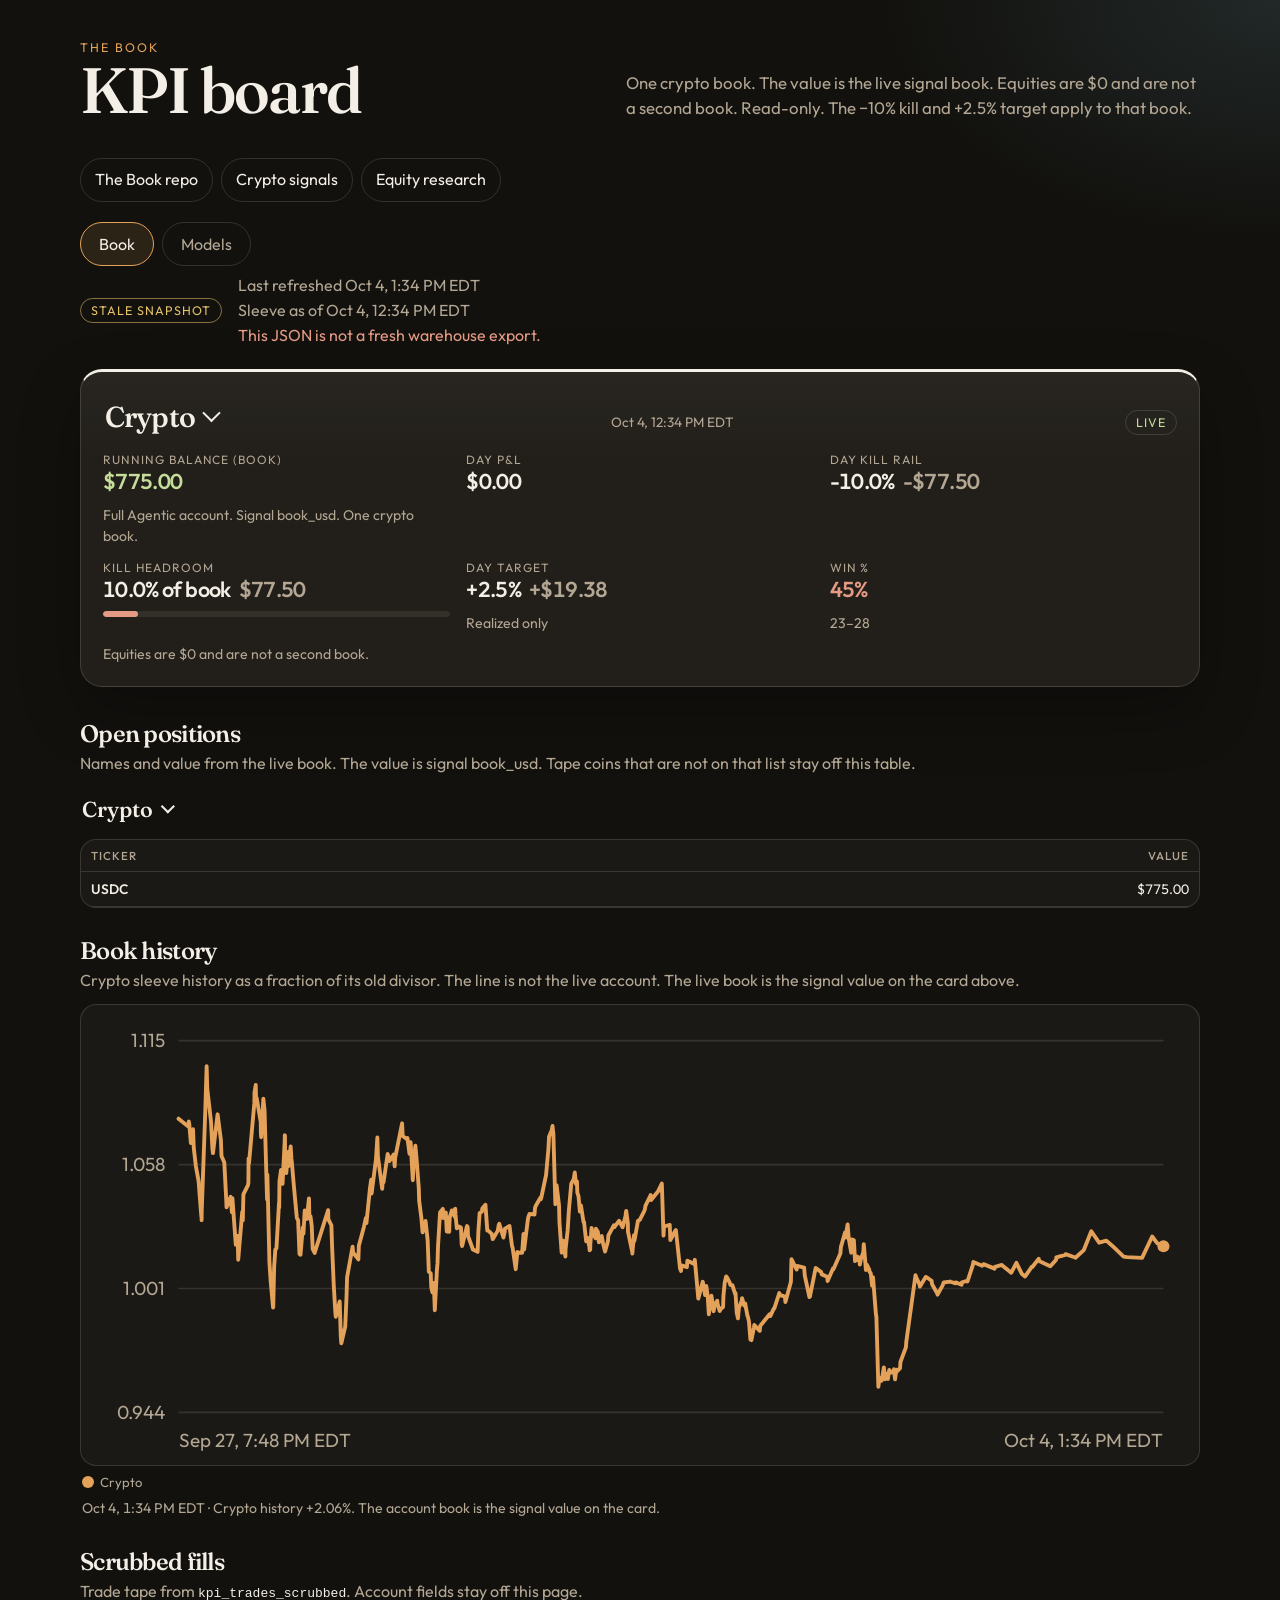
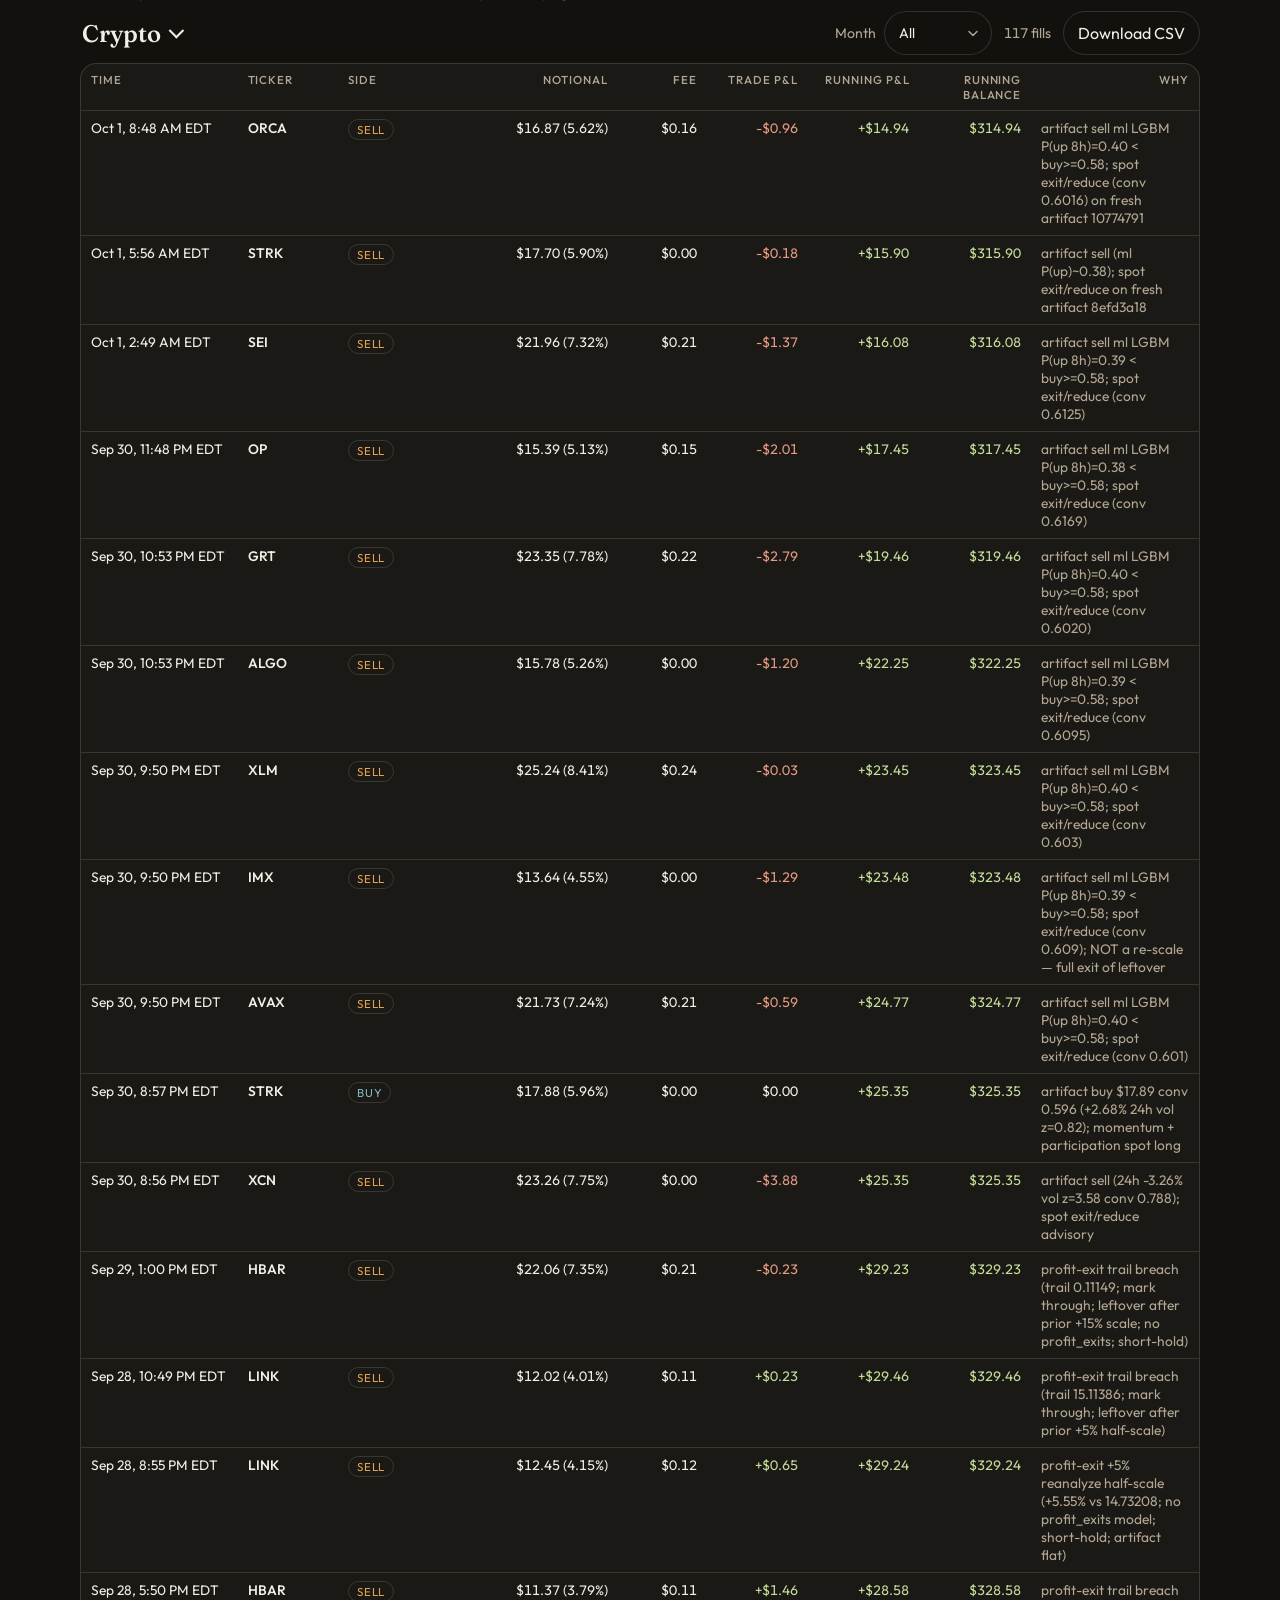
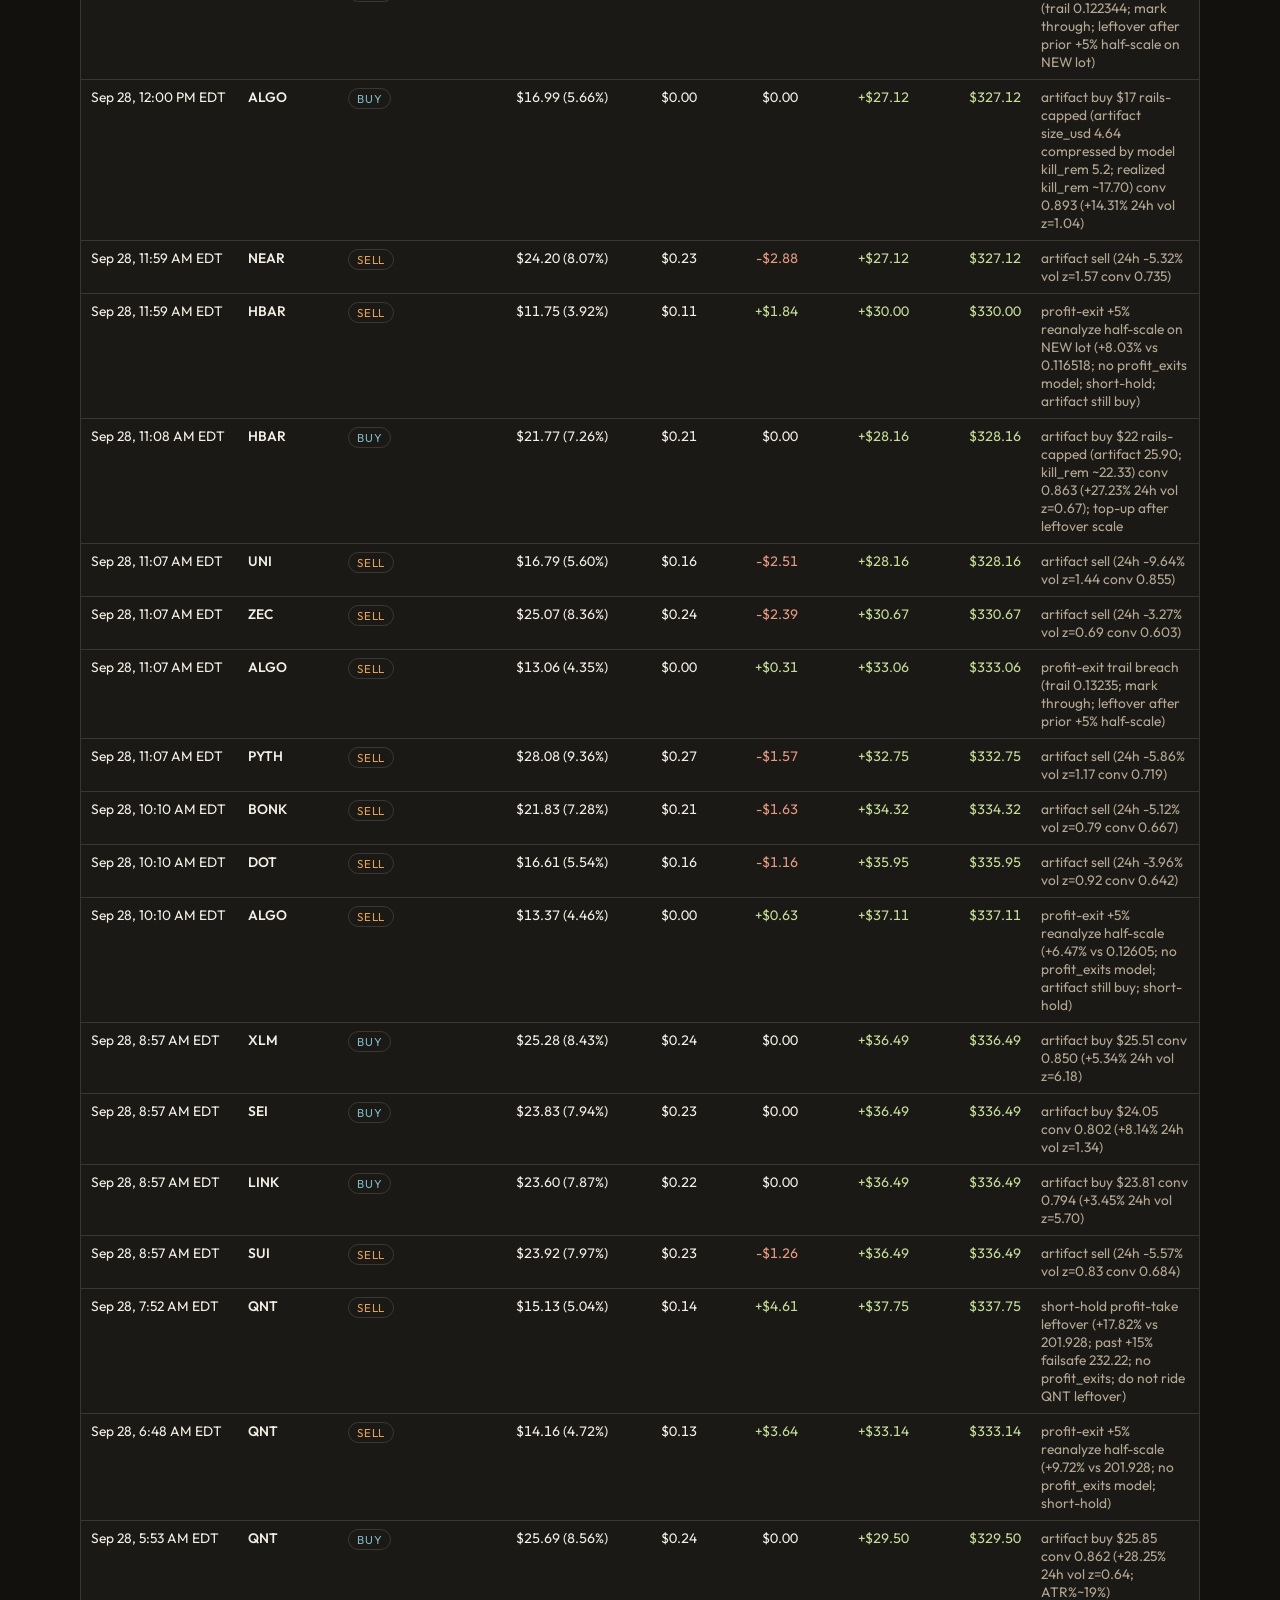
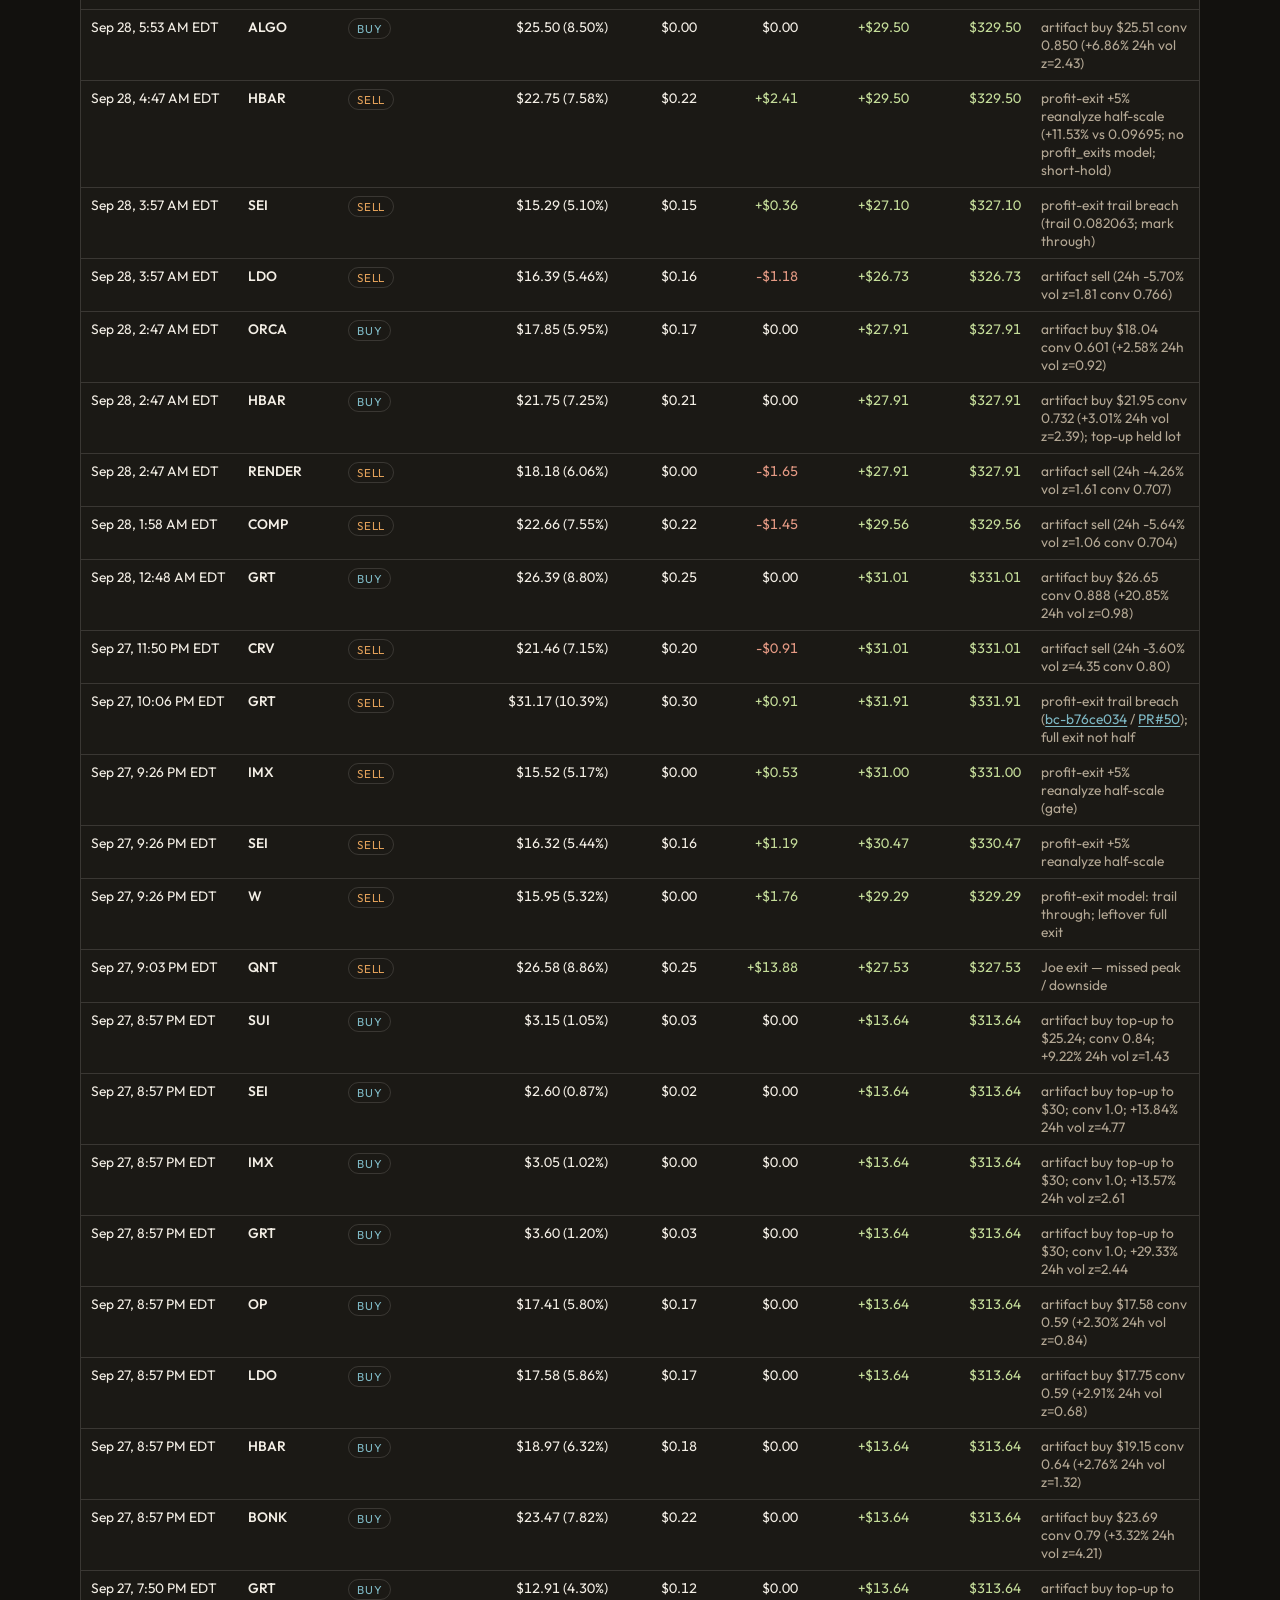
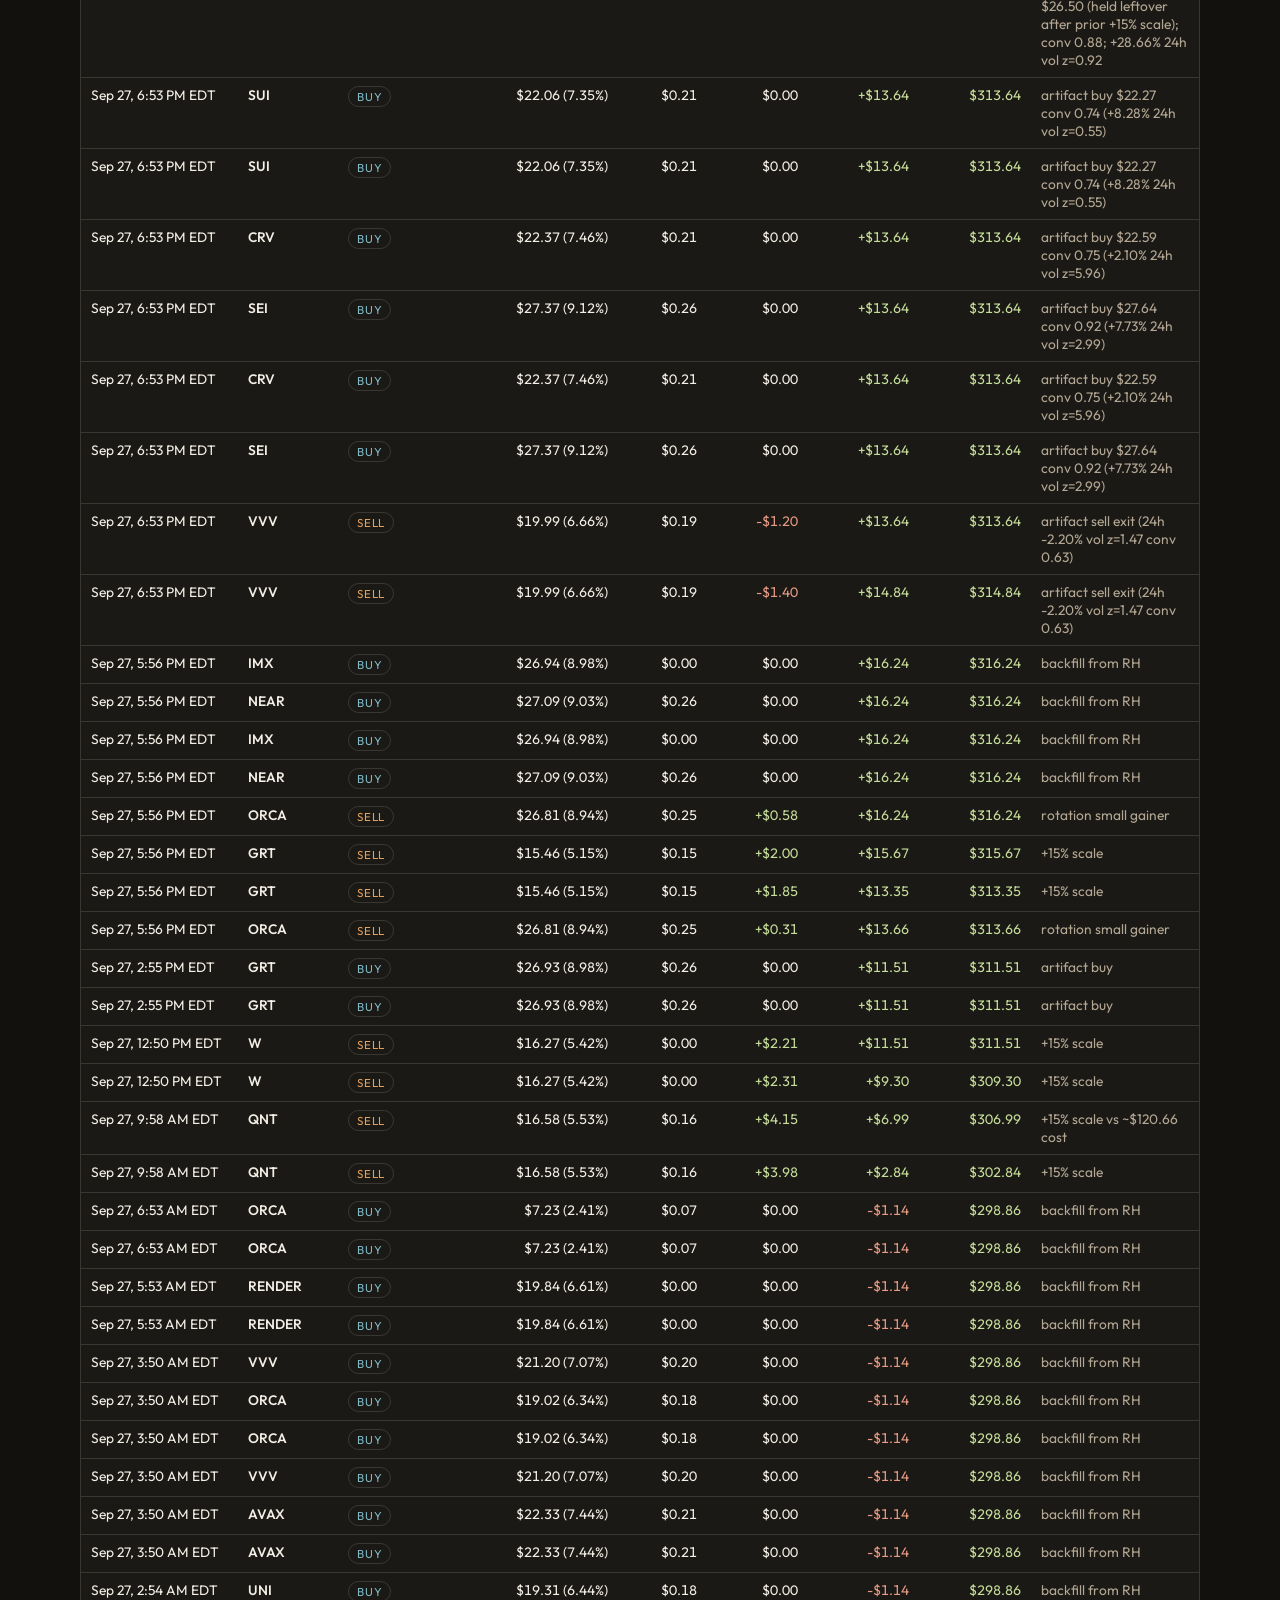
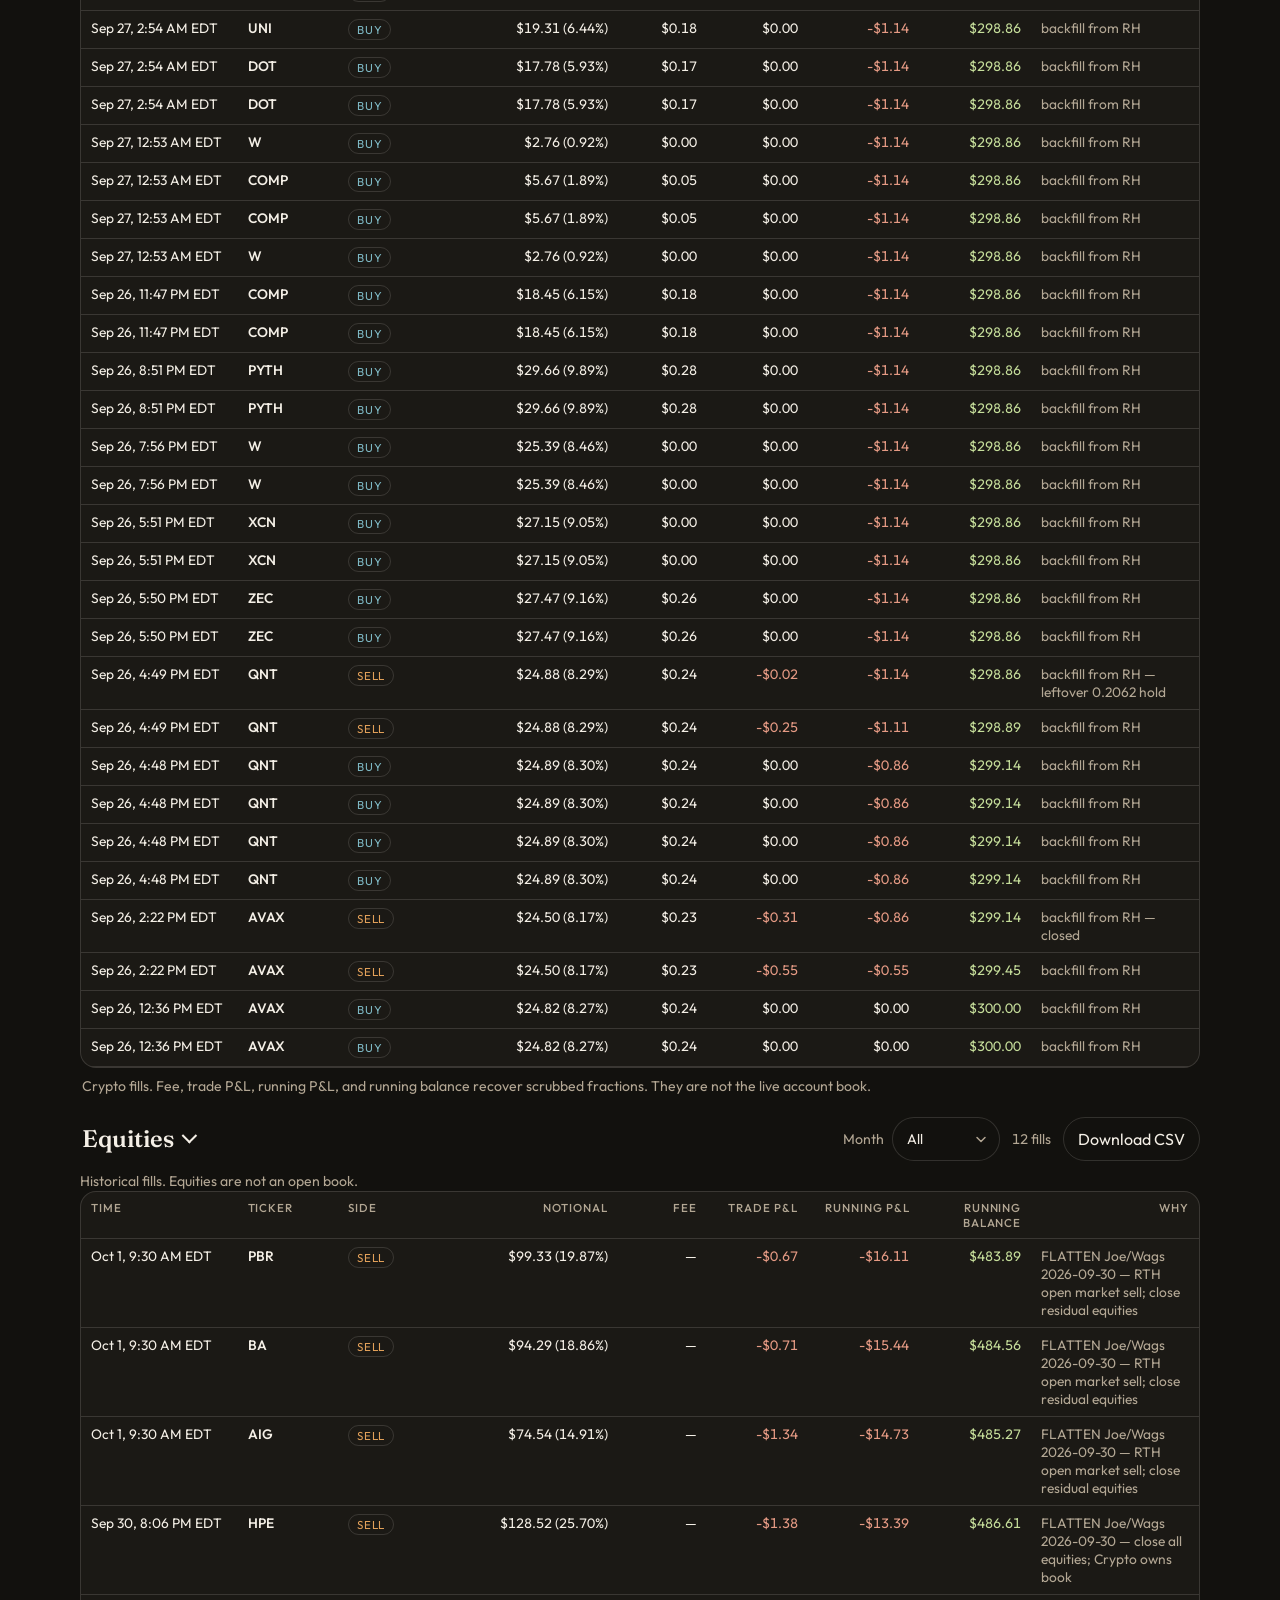
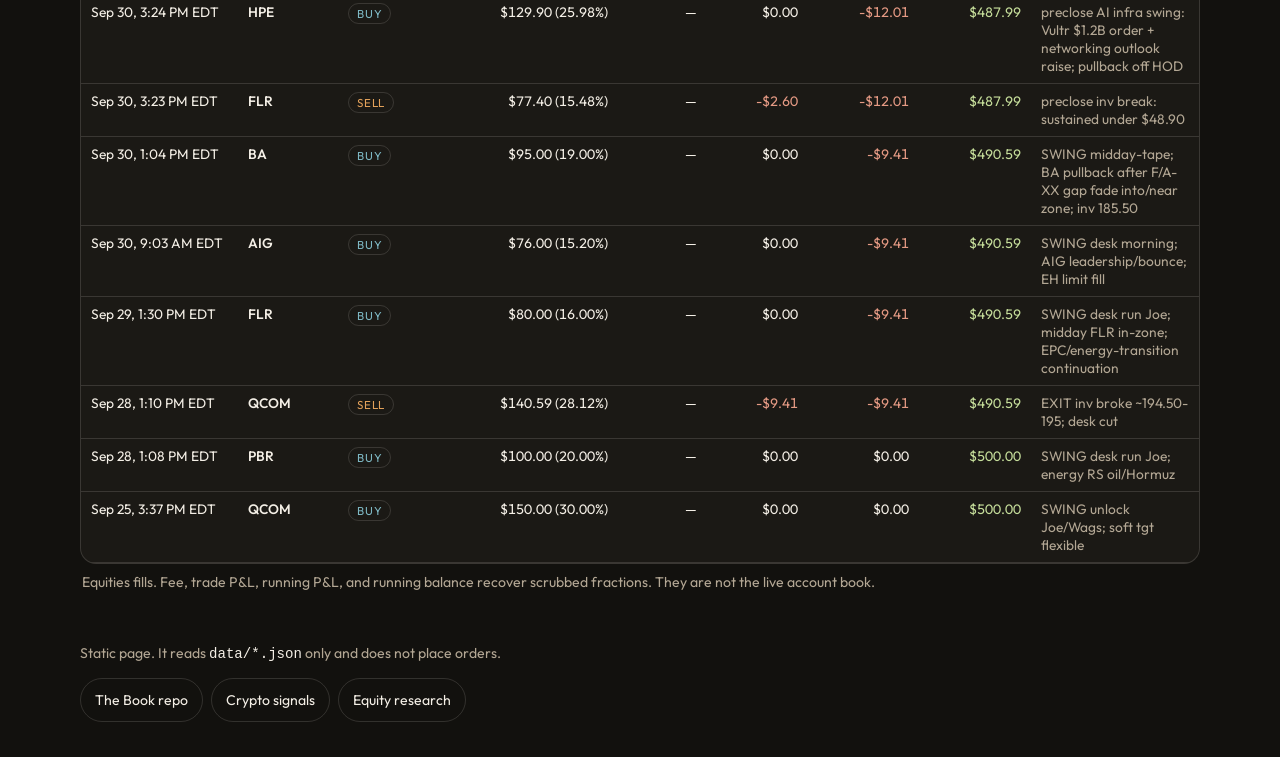
==== index.html @ 25b29a0e "Show the live signal book as one crypto account. The board was multiplying the scrubbed 300/500/800 " ====
<!DOCTYPE html>
<html lang="en">
<head>
  <meta charset="utf-8">
  <meta name="viewport" content="width=device-width, initial-scale=1">
  <title>The Book</title>
  <meta name="description" content="The Book — read-only KPI board. One crypto book. The value is the live signal book_usd. Equities are not a second book.">
  <link rel="icon" href="data:image/svg+xml,%3Csvg xmlns='http://www.w3.org/2000/svg' viewBox='0 0 32 32'%3E%3Crect fill='%2312110e' width='32' height='32'/%3E%3Crect fill='%23e3a15a' x='6' y='8' width='8' height='16'/%3E%3Crect fill='%237eb8c4' x='18' y='14' width='8' height='10'/%3E%3C/svg%3E">
  <link rel="preconnect" href="https://fonts.googleapis.com">
  <link rel="preconnect" href="https://fonts.gstatic.com" crossorigin>
  <link href="https://fonts.googleapis.com/css2?family=Fraunces:opsz,wght@9..144,560;9..144,640&family=Outfit:wght@400;500;600&display=swap" rel="stylesheet">
  <link rel="stylesheet" href="styles.css">
</head>
<body>
  <header class="top">
    <div>
      <p class="eyebrow">The Book</p>
      <h1>KPI board</h1>
    </div>
    <p class="lede">One crypto book. The value is the live signal book. Equities are $0 and are not a second book. Read-only. The −10% kill and +2.5% target apply to that book.</p>
    <nav class="repo-links" aria-label="Board links">
      <a href="https://github.com/jrg185/the-book" target="_blank" rel="noopener">The Book repo</a>
      <a href="#model-crypto" data-tab="models">Crypto signals</a>
      <a href="#model-equities" data-tab="models">Equity research</a>
    </nav>
  </header>
  <nav class="tabs" aria-label="Board sections">
    <button type="button" id="tab-sleeves" aria-selected="true">Book</button>
    <button type="button" id="tab-models" aria-selected="false">Models</button>
  </nav>
  <section id="status" class="status" aria-live="polite">
    <p class="status-copy">Loading snapshot…</p>
  </section>
  <div id="panel-sleeves">
    <main id="board"></main>
    <section class="book-block" id="positions-section" aria-labelledby="positions-heading">
      <div class="block-head">
        <h2 id="positions-heading">Open positions</h2>
        <p>Names and value from the live book. The value is signal book_usd. Tape coins that are not on that list stay off this table.</p>
      </div>
      <div id="positions"></div>
    </section>
    <section class="book-block" id="curves-section" aria-labelledby="curves-heading">
      <div class="block-head">
        <h2 id="curves-heading">Book history</h2>
        <p>Crypto sleeve history as a fraction of its old divisor. The line is not the live account. The live book is the signal value on the card above.</p>
      </div>
      <div id="curves"></div>
    </section>
    <section class="tapes-head">
      <h2>Scrubbed fills</h2>
      <p>Trade tape from <code>kpi_trades_scrubbed</code>. Account fields stay off this page.</p>
    </section>
    <div id="tapes" class="tapes"></div>
  </div>
  <div id="panel-models" hidden>
    <section class="models-head">
      <h2>Models</h2>
      <p>Crypto scorecard is the live backend, closed-fill win rate and expectancy, fee drag, kill headroom, and the out-of-sample read. Model cards still read <code>data/models.json</code> and <code>data/models_oos.json</code>.</p>
    </section>
    <div id="models"></div>
  </div>
  <footer>
    <p>Static page. It reads <code>data/*.json</code> only and does not place orders.</p>
    <nav class="repo-links" aria-label="Board links">
      <a href="https://github.com/jrg185/the-book" target="_blank" rel="noopener">The Book repo</a>
      <a href="#model-crypto" data-tab="models">Crypto signals</a>
      <a href="#model-equities" data-tab="models">Equity research</a>
    </nav>
  </footer>
  <noscript>This board needs JavaScript to read the committed JSON snapshot.</noscript>
  <script type="module" src="app.js"></script>
</body>
</html>
---- styles.css ----
:root {
  --bg: #12110e;
  --bg-2: #1b1915;
  --card: #221f1a;
  --ink: #f4efe6;
  --muted: #b3a794;
  --line: rgba(244, 239, 230, 0.14);
  --crypto: #e3a15a;
  --equities: #7eb8c4;
  --combined: #f4efe6;
  --up: #c5dd9a;
  --down: #e59a84;
  --sample: #e6c36a;
  --shadow: 0 24px 60px rgba(0, 0, 0, 0.28);
  color-scheme: dark;
}

* { box-sizing: border-box; }

html {
  overflow-x: clip;
}

body {
  margin: 0;
  min-height: 100vh;
  max-width: 100%;
  overflow-x: clip;
  color: var(--ink);
  font-family: Outfit, "Avenir Next", "Segoe UI", sans-serif;
  font-weight: 400;
  background:
    radial-gradient(900px 420px at 8% -10%, rgba(227, 161, 90, 0.16), transparent 55%),
    radial-gradient(800px 480px at 100% 0%, rgba(126, 184, 196, 0.14), transparent 50%),
    var(--bg);
}

body, button, input, select { letter-spacing: 0; }

.top, .status, main, .book-block, .tapes-head, .tapes, .models-head, #models, footer {
  width: min(1120px, calc(100% - 32px));
  margin-inline: auto;
}

.top {
  display: grid;
  grid-template-columns: 1fr 1.1fr;
  gap: 24px;
  align-items: end;
  padding: 40px 0 12px;
}

.eyebrow {
  margin: 0 0 6px;
  color: var(--crypto);
  font-size: 0.78rem;
  letter-spacing: 0.16em;
  text-transform: uppercase;
}

h1, h2, h3 {
  font-family: Fraunces, "Iowan Old Style", Palatino, serif;
  font-weight: 560;
  letter-spacing: -0.03em;
}

h1 { margin: 0; font-size: clamp(2.6rem, 5vw, 4.4rem); line-height: 0.92; }

.lede, .status-copy, .note, .fine, footer, .tapes-head p {
  color: var(--muted);
  line-height: 1.45;
}

.lede { margin: 0; font-size: 1.05rem; }

.tabs {
  width: min(1120px, calc(100% - 32px));
  margin: 8px auto 0;
  display: flex;
  gap: 8px;
}

.tabs button {
  appearance: none;
  border: 1px solid var(--line);
  background: transparent;
  color: var(--muted);
  font: inherit;
  border-radius: 999px;
  min-height: 44px;
  padding: 10px 18px;
  cursor: pointer;
}

.tabs button[aria-selected="true"] {
  color: var(--ink);
  border-color: var(--crypto);
  background: rgba(227, 161, 90, 0.12);
}

.status {
  display: flex;
  flex-wrap: wrap;
  gap: 10px 16px;
  align-items: center;
  padding: 8px 0 22px;
}

.status-lines {
  display: grid;
  gap: 2px;
  min-width: 0;
}

.freshness {
  margin: 0 0 12px;
  color: var(--ink);
  line-height: 1.45;
}

.models-head { padding: 8px 0 12px; }
.models-head h2 { margin: 0 0 4px; }
.models-head p { margin: 0; }

.model-grid {
  display: grid;
  grid-template-columns: 1fr 1fr;
  gap: 16px;
  min-width: 0;
  align-items: start;
  padding-bottom: 28px;
}

.model-card { min-width: 0; }
.model-card h2 { margin: 0; font-size: 1.6rem; }
.model-card dl {
  display: grid;
  grid-template-columns: 6.2rem 1fr;
  gap: 10px 12px;
  margin: 0;
}
.model-card dt {
  color: var(--muted);
  font-size: 0.72rem;
  letter-spacing: 0.08em;
  text-transform: uppercase;
}
.model-card dd { margin: 0; line-height: 1.4; overflow-wrap: anywhere; }
.oos-list { margin: 0; padding-left: 1.1rem; }
.oos-list li { overflow-wrap: anywhere; }

.chip {
  display: inline-flex;
  align-items: center;
  border: 1px solid var(--line);
  border-radius: 999px;
  padding: 4px 10px;
  font-size: 0.78rem;
  letter-spacing: 0.08em;
  text-transform: uppercase;
}

.chip.sample, .chip.stale, .chip.paused { color: var(--sample); }
.chip.stale, .chip.paused { border-color: rgba(230, 195, 106, 0.55); }
.chip.live { color: var(--up); }
.sleeve-head .chip { margin: 0; }
.chip.error { color: var(--down); border-color: rgba(229, 154, 132, 0.55); }
.status-copy { margin: 0; }
.status-error { color: var(--down); }
.status-warn { color: var(--sample); }

.sleeve {
  min-width: 0;
  background: linear-gradient(180deg, rgba(255, 255, 255, 0.03), transparent 28%), var(--card);
  border: 1px solid var(--line);
  border-radius: 22px;
  padding: 22px;
  box-shadow: var(--shadow);
}

.sleeve.crypto { border-top: 3px solid var(--crypto); }
.sleeve.equities { border-top: 3px solid var(--equities); }
.sleeve.combined, .sleeve.hero { border-top: 3px solid var(--combined); }

.hero { margin-bottom: 16px; }

.sleeve-grid {
  display: grid;
  grid-template-columns: 1fr 1fr;
  gap: 16px;
  min-width: 0;
  align-items: start;
}

.sleeve-head {
  display: flex;
  justify-content: space-between;
  flex-wrap: wrap;
  gap: 8px 12px;
  align-items: baseline;
  margin-bottom: 14px;
}

.sleeve-head h2 { margin: 0; font-size: 1.8rem; }
.sleeve-head h2 .tape-toggle { letter-spacing: -0.03em; }
.sleeve.is-collapsed .sleeve-head { margin-bottom: 0; }
.sleeve-head time, .sleeve-head .fine { color: var(--muted); font-size: 0.85rem; }
.sleeve-head .fine { margin: 0; }

.metrics {
  display: grid;
  grid-template-columns: repeat(3, minmax(0, 1fr));
  gap: 14px 16px;
}

.metric .k {
  color: var(--muted);
  font-size: 0.75rem;
  letter-spacing: 0.08em;
  text-transform: uppercase;
}

.metric .v, .pair .primary {
  font-variant-numeric: tabular-nums;
  font-size: 1.35rem;
  font-weight: 560;
  letter-spacing: -0.03em;
}

.pair { display: flex; flex-wrap: wrap; gap: 8px; align-items: baseline; }
.pair .secondary { color: var(--muted); font-variant-numeric: tabular-nums; }

.up { color: var(--up); }
.down { color: var(--down); }
.flat { color: var(--ink); }

.meter {
  margin-top: 8px;
  height: 6px;
  border-radius: 99px;
  background: rgba(244, 239, 230, 0.08);
  overflow: hidden;
}

.meter span {
  display: block;
  height: 100%;
  background: linear-gradient(90deg, var(--down), var(--up));
  border-radius: inherit;
}

.meter span.thin { background: var(--down); }

.note, .fine { margin: 10px 0 0; font-size: 0.88rem; }

.tapes-head { padding: 28px 0 8px; }
.tapes-head h2 { margin: 0 0 4px; }
.tapes-head p { margin: 0; }

.block-head { padding: 8px 0 12px; }
.block-head h2 { margin: 0 0 4px; }
.block-head p { margin: 0; color: var(--muted); line-height: 1.45; }
.book-block { padding-top: 8px; }
.book-block + .book-block { padding-top: 20px; }

.curve-controls {
  display: flex;
  flex-wrap: wrap;
  gap: 8px;
  margin: 0 0 12px;
}
.curve-controls button {
  appearance: none;
  border: 1px solid var(--line);
  background: transparent;
  color: var(--muted);
  font: inherit;
  border-radius: 999px;
  min-height: 44px;
  padding: 10px 16px;
  cursor: pointer;
}
.curve-controls button[aria-pressed="true"] {
  color: var(--ink);
  border-color: var(--crypto);
  background: rgba(227, 161, 90, 0.12);
}
.chart-frame {
  background: var(--bg-2);
  border: 1px solid var(--line);
  border-radius: 16px;
  padding: 8px 8px 4px;
}
.chart-frame svg {
  width: 100%;
  height: auto;
  display: block;
  touch-action: pan-y;
}
.curve-readout {
  margin: 8px 2px 0;
  color: var(--muted);
  font-size: 0.88rem;
  line-height: 1.45;
  font-variant-numeric: tabular-nums;
}
.legend {
  display: flex;
  flex-wrap: wrap;
  gap: 12px 16px;
  margin: 8px 2px 0;
  color: var(--muted);
  font-size: 0.82rem;
}
.legend span { display: inline-flex; align-items: center; gap: 6px; }
.legend i {
  width: 12px;
  height: 12px;
  border-radius: 99px;
  display: inline-block;
}
.pos + .pos { margin-top: 16px; }
.pos h3 { margin: 0 0 8px; font-size: 1.35rem; }
.model-card { scroll-margin-top: 16px; }
.model-scorecard { margin: 4px 0 16px; }
.score-scroll { overflow-x: auto; margin-top: 14px; }
.score-oos {
  width: 100%;
  border-collapse: collapse;
  font-variant-numeric: tabular-nums;
}
.score-oos th,
.score-oos td {
  text-align: left;
  padding: 8px 12px 8px 0;
  border-bottom: 1px solid var(--line);
  font-weight: 400;
  vertical-align: baseline;
  white-space: nowrap;
}
.score-oos th {
  color: var(--muted);
  font-size: 0.72rem;
  letter-spacing: 0.08em;
  text-transform: uppercase;
}
.score-oos td { font-size: 0.92rem; }

.tapes {
  /* One column. The board is capped at 1120px, and each tape needs that
     full width before Running P&L / Running balance fit without a sideways scroll.
     Two columns only belong on a container wide enough for both tables. */
  display: grid;
  grid-template-columns: 1fr;
  gap: 20px;
  min-width: 0;
  padding-bottom: 28px;
}

.tape { min-width: 0; }
.tape-head {
  display: flex;
  flex-wrap: wrap;
  align-items: center;
  justify-content: space-between;
  gap: 8px 12px;
  margin-bottom: 8px;
  min-height: 44px;
}
.tape h3 { margin: 0; font-size: 1.5rem; min-width: 0; }
.tape-tools {
  display: flex;
  flex-wrap: wrap;
  align-items: center;
  justify-content: flex-end;
  gap: 8px 12px;
  margin-left: auto;
}
.tape-month {
  display: inline-flex;
  align-items: center;
  flex: none;
  gap: 8px;
  margin: 0;
  color: var(--muted);
  font-size: 0.88rem;
}
.tape-month select {
  appearance: none;
  border: 1px solid var(--line);
  background-color: transparent;
  background-image: url("data:image/svg+xml,%3Csvg xmlns='http://www.w3.org/2000/svg' viewBox='0 0 12 12'%3E%3Cpath d='M2 4.5 L6 8.5 L10 4.5' fill='none' stroke='%23b3a794' stroke-width='1.5' stroke-linecap='round' stroke-linejoin='round'/%3E%3C/svg%3E");
  background-repeat: no-repeat;
  background-position: right 12px center;
  background-size: 12px 12px;
  color: var(--ink);
  font: inherit;
  border-radius: 999px;
  min-height: 44px;
  padding: 8px 32px 8px 14px;
  cursor: pointer;
}
.tape-count {
  flex: none;
  margin: 0;
  color: var(--muted);
  font-size: 0.88rem;
  font-variant-numeric: tabular-nums;
  white-space: nowrap;
}
.tape-head .tape-export { margin-left: 0; }
.tape-toggle {
  appearance: none;
  background: none;
  border: 0;
  color: inherit;
  font: inherit;
  display: inline-flex;
  align-items: center;
  gap: 10px;
  min-height: 44px;
  padding: 4px 2px;
  cursor: pointer;
  text-align: left;
}
.tape-toggle .chevron {
  width: 0.45em;
  height: 0.45em;
  border-right: 2px solid currentColor;
  border-bottom: 2px solid currentColor;
  transform: translateY(-0.12em) rotate(45deg);
  flex: none;
}
.tape-toggle[aria-expanded="false"] .chevron {
  transform: translateY(0.05em) rotate(-45deg);
}
.tape-export {
  appearance: none;
  border: 1px solid var(--line);
  background: transparent;
  color: var(--ink);
  font: inherit;
  border-radius: 999px;
  min-height: 44px;
  padding: 8px 14px;
  cursor: pointer;
}
.tape-export:hover,
.tape-month select:hover,
.repo-links a:hover {
  border-color: var(--crypto);
}
.tape-export:focus-visible,
.tape-month select:focus-visible,
.tape-toggle:focus-visible,
.repo-links a:focus-visible,
.curve-controls button:focus-visible,
td.why a:focus-visible {
  outline: 2px solid var(--crypto);
  outline-offset: 2px;
}
.tape-toggle:focus-visible { border-radius: 8px; }

.table-wrap {
  overflow-x: auto;
  max-width: 100%;
  -webkit-overflow-scrolling: touch;
  border: 1px solid var(--line);
  border-radius: 16px;
  background: var(--bg-2);
}

.tape-note {
  margin: 8px 2px 0;
  color: var(--muted);
  font-size: 0.88rem;
  line-height: 1.45;
  overflow-wrap: break-word;
}

.sr-only {
  position: absolute;
  width: 1px;
  height: 1px;
  padding: 0;
  margin: -1px;
  overflow: hidden;
  clip: rect(0, 0, 0, 0);
  white-space: nowrap;
  border: 0;
}

table {
  width: 100%;
  border-collapse: collapse;
  font-size: 0.86rem;
}
caption {
  caption-side: bottom;
  text-align: left;
  color: var(--muted);
  padding: 8px 10px 10px;
}

th, td {
  padding: 8px 10px;
  text-align: left;
  border-bottom: 1px solid var(--line);
  white-space: nowrap;
  vertical-align: top;
}

th {
  color: var(--muted);
  font-size: 0.72rem;
  letter-spacing: 0.08em;
  text-transform: uppercase;
  font-weight: 500;
}

td.why {
  white-space: pre-wrap;
  overflow-wrap: break-word;
  word-break: normal;
  min-width: 8rem;
  max-width: min(28rem, 70vw);
  color: var(--muted);
}
td.why a {
  color: var(--equities);
  text-underline-offset: 2px;
}
.why-stack {
  display: flex;
  flex-direction: column;
  align-items: flex-start;
  gap: 2px;
}
.why-label { color: var(--ink); }
.why-id { font-size: 0.78rem; max-width: 100%; }
.why-id summary {
  cursor: pointer;
  color: var(--muted);
  min-height: 32px;
}
.why-uuid {
  display: block;
  margin-top: 4px;
  color: var(--muted);
  overflow-wrap: anywhere;
  word-break: break-all;
  font-size: 0.75rem;
}
td.num, th.num { font-variant-numeric: tabular-nums; text-align: right; }
th:nth-child(n+4), td.num, th.num { text-align: right; }

.ticker { font-weight: 560; }

.pill {
  display: inline-block;
  border-radius: 999px;
  padding: 2px 8px;
  border: 1px solid var(--line);
  text-transform: uppercase;
  letter-spacing: 0.06em;
  font-size: 0.72rem;
}

.pill.buy, .pill.long { color: var(--equities); }
.pill.sell, .pill.short { color: var(--crypto); }

.empty { color: var(--muted); }

footer {
  padding: 8px 0 36px;
  font-size: 0.88rem;
}

.repo-links {
  display: flex;
  flex-wrap: wrap;
  gap: 8px;
  margin-top: 14px;
  grid-column: 1 / -1;
}
.repo-links a {
  color: var(--ink);
  text-decoration: none;
  border: 1px solid var(--line);
  border-radius: 999px;
  min-height: 44px;
  padding: 10px 14px;
  display: inline-flex;
  align-items: center;
  line-height: 1.2;
}
footer .repo-links { margin-top: 12px; }

code { color: var(--ink); }

@media (min-width: 800px) {
  .tape table {
    table-layout: fixed;
    width: 100%;
  }
  .tape th,
  .tape td {
    white-space: normal;
    overflow-wrap: break-word;
  }
  .tape td.num {
    white-space: nowrap;
    overflow-wrap: normal;
  }
  .tape td.why {
    min-width: 0;
    max-width: none;
    width: auto;
    white-space: pre-wrap;
  }
  /* Same tracks on every sleeve so headers and CSV columns line up.
     All nine columns share the table. Widths must sum to 100%. If 1–8
     take the whole table, fixed layout gives Why 0px and pre-wrap notes
     stretch each fill to roughly a line per character. */
  .tape th:nth-child(1) { width: 14%; } /* Time */
  .tape th:nth-child(2) { width: 9%; }  /* Ticker */
  .tape th:nth-child(3) { width: 8%; }  /* Side */
  .tape th:nth-child(4) { width: 17%; } /* Notional */
  .tape th:nth-child(5) { width: 8%; }  /* Fee */
  .tape th:nth-child(6) { width: 9%; }  /* Trade P&L */
  .tape th:nth-child(7) { width: 10%; } /* Running P&L */
  .tape th:nth-child(8) { width: 10%; } /* Running balance */
  .tape th:nth-child(9) { width: 15%; } /* Why */
}

@media (max-width: 860px) {
  .top, .sleeve-grid, .tapes, .metrics, .model-grid, .model-card dl { grid-template-columns: 1fr; }
  .top { padding-top: 28px; }
  .metric .v, .pair .primary { font-size: 1.2rem; }
  .sleeve-head time { text-align: left; }
}

@media (max-width: 799px) {
  .tape table {
    width: max-content;
    min-width: 100%;
    table-layout: auto;
  }
  .tape th,
  .tape td {
    white-space: nowrap;
    overflow-wrap: normal;
  }
  .tape td.why {
    white-space: pre-wrap;
    overflow-wrap: break-word;
    word-break: normal;
    min-width: 8rem;
    max-width: min(28rem, 70vw);
  }
}

@media (max-width: 420px) {
  .top, .status, main, .book-block, .tapes-head, .tapes, .models-head, #models, footer, .tabs {
    width: min(1120px, calc(100% - 20px));
  }
  .top { padding-top: 20px; gap: 10px; }
  h1 { font-size: 2.35rem; }
  .lede { font-size: 0.98rem; }
  .tabs button { flex: 1 1 0; }
  .sleeve { padding: 16px; border-radius: 18px; }
  .sleeve-head h2, .model-card h2 { font-size: 1.45rem; }
  .metric .v, .pair .primary { font-size: 1.15rem; }
  .metrics { gap: 12px; }
  .tape-head { align-items: stretch; }
  .tape-head .tape-tools {
    margin-left: 0;
    width: 100%;
    justify-content: space-between;
  }
  .tape-head .tape-export {
    margin-left: 0;
    flex: 1 1 100%;
    display: inline-flex;
    justify-content: center;
  }
  td.why { max-width: 70vw; }
}
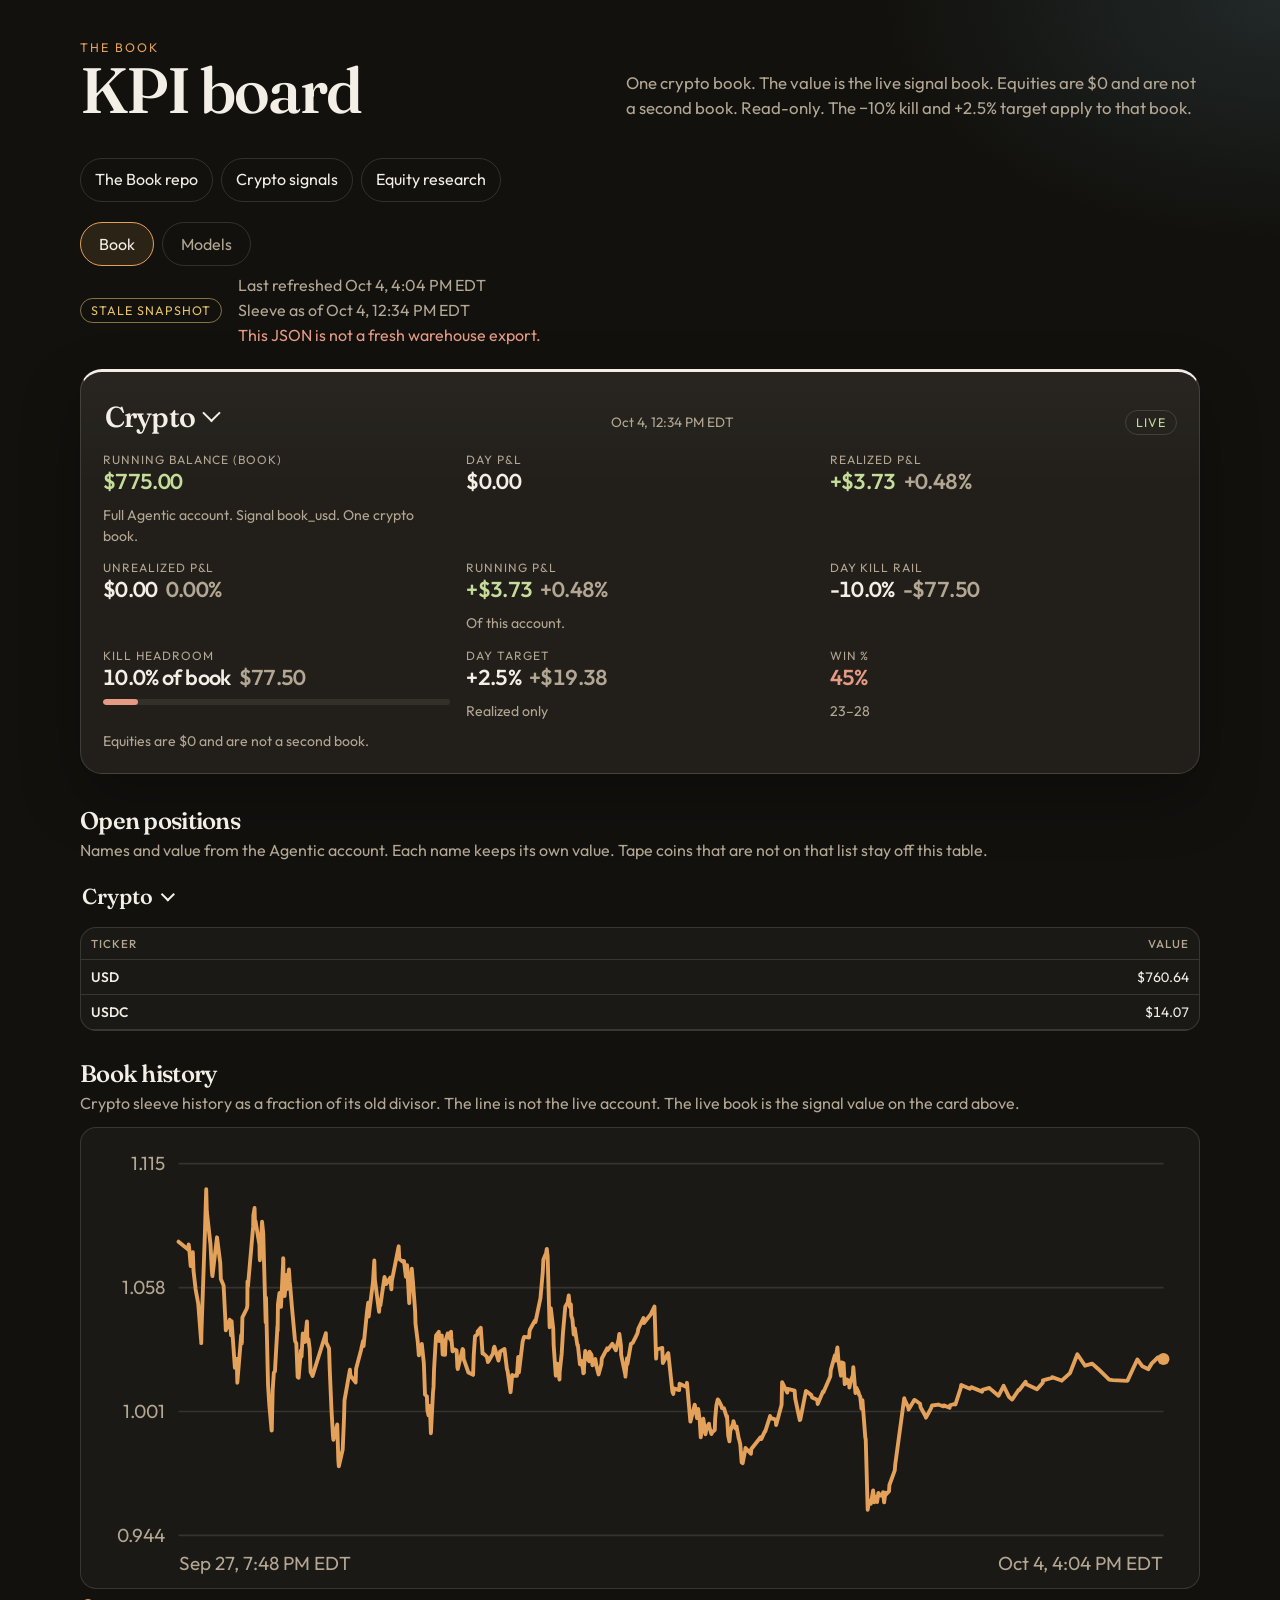
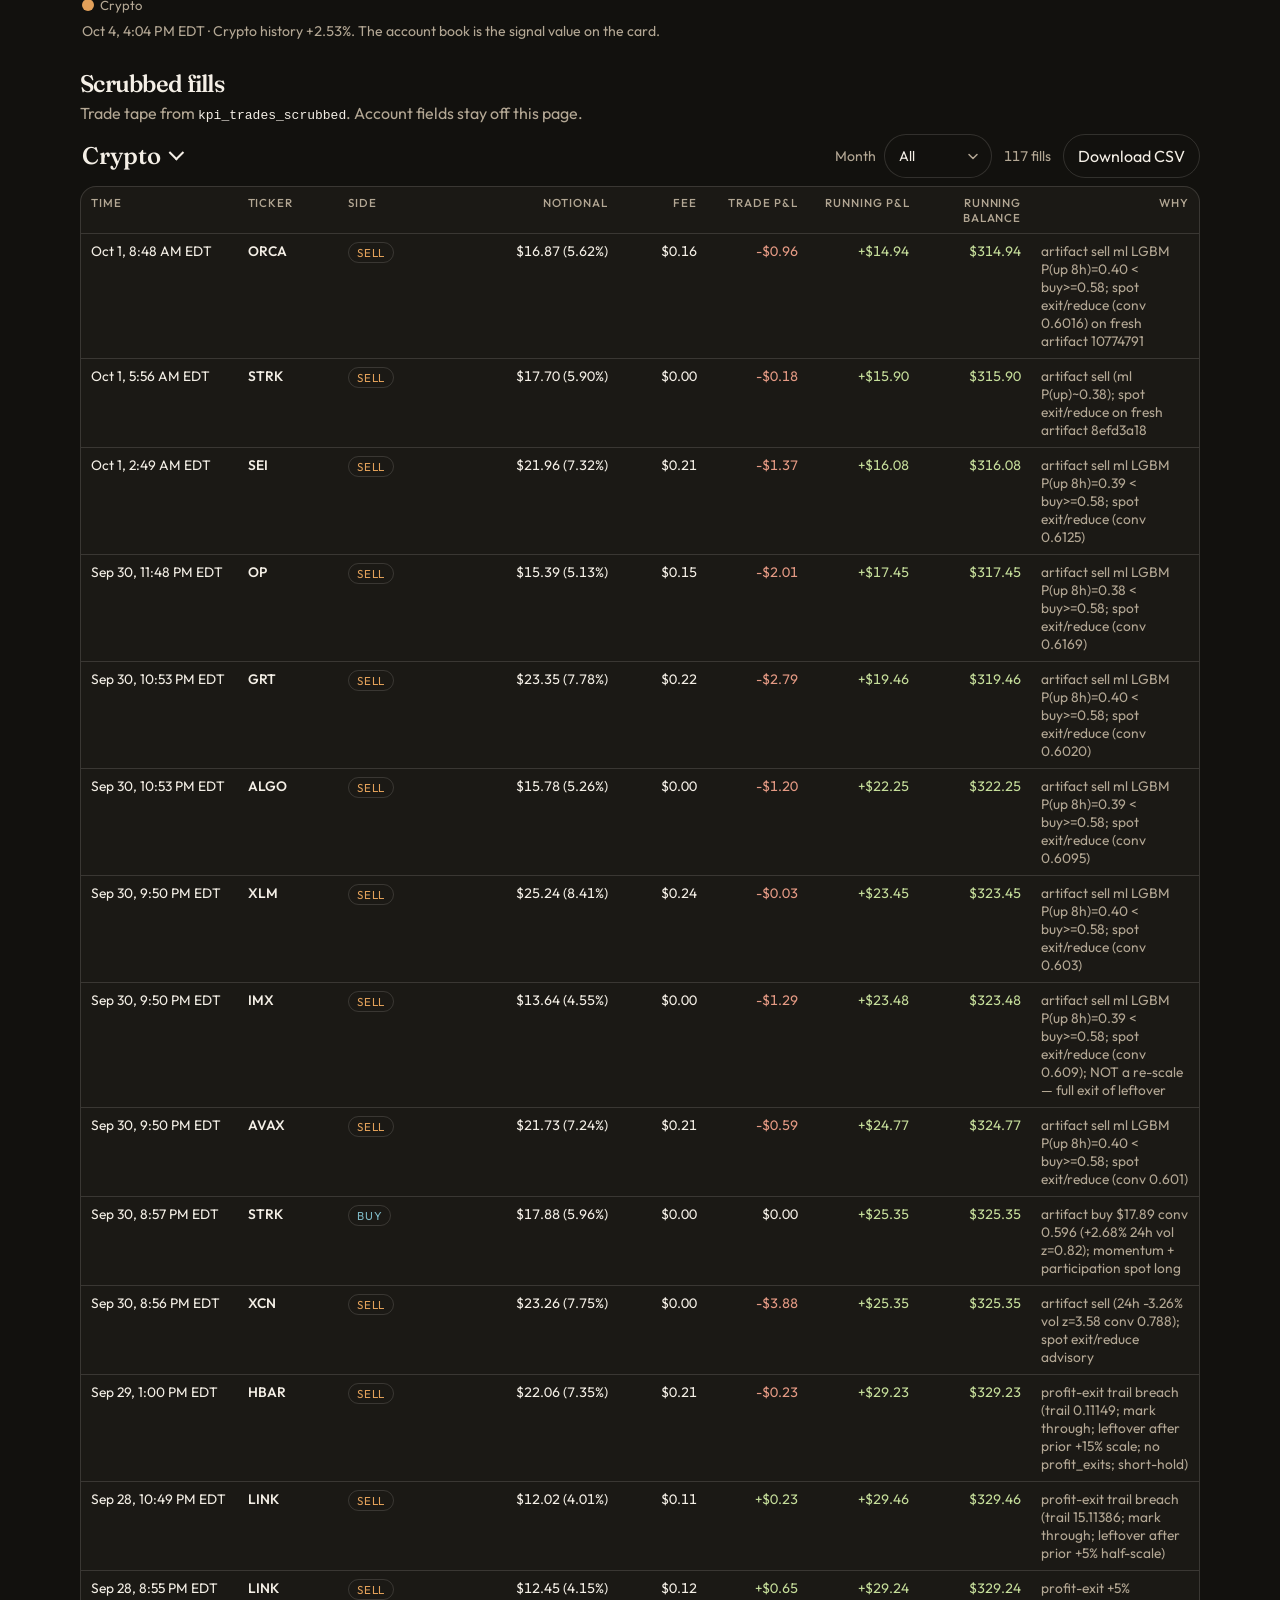
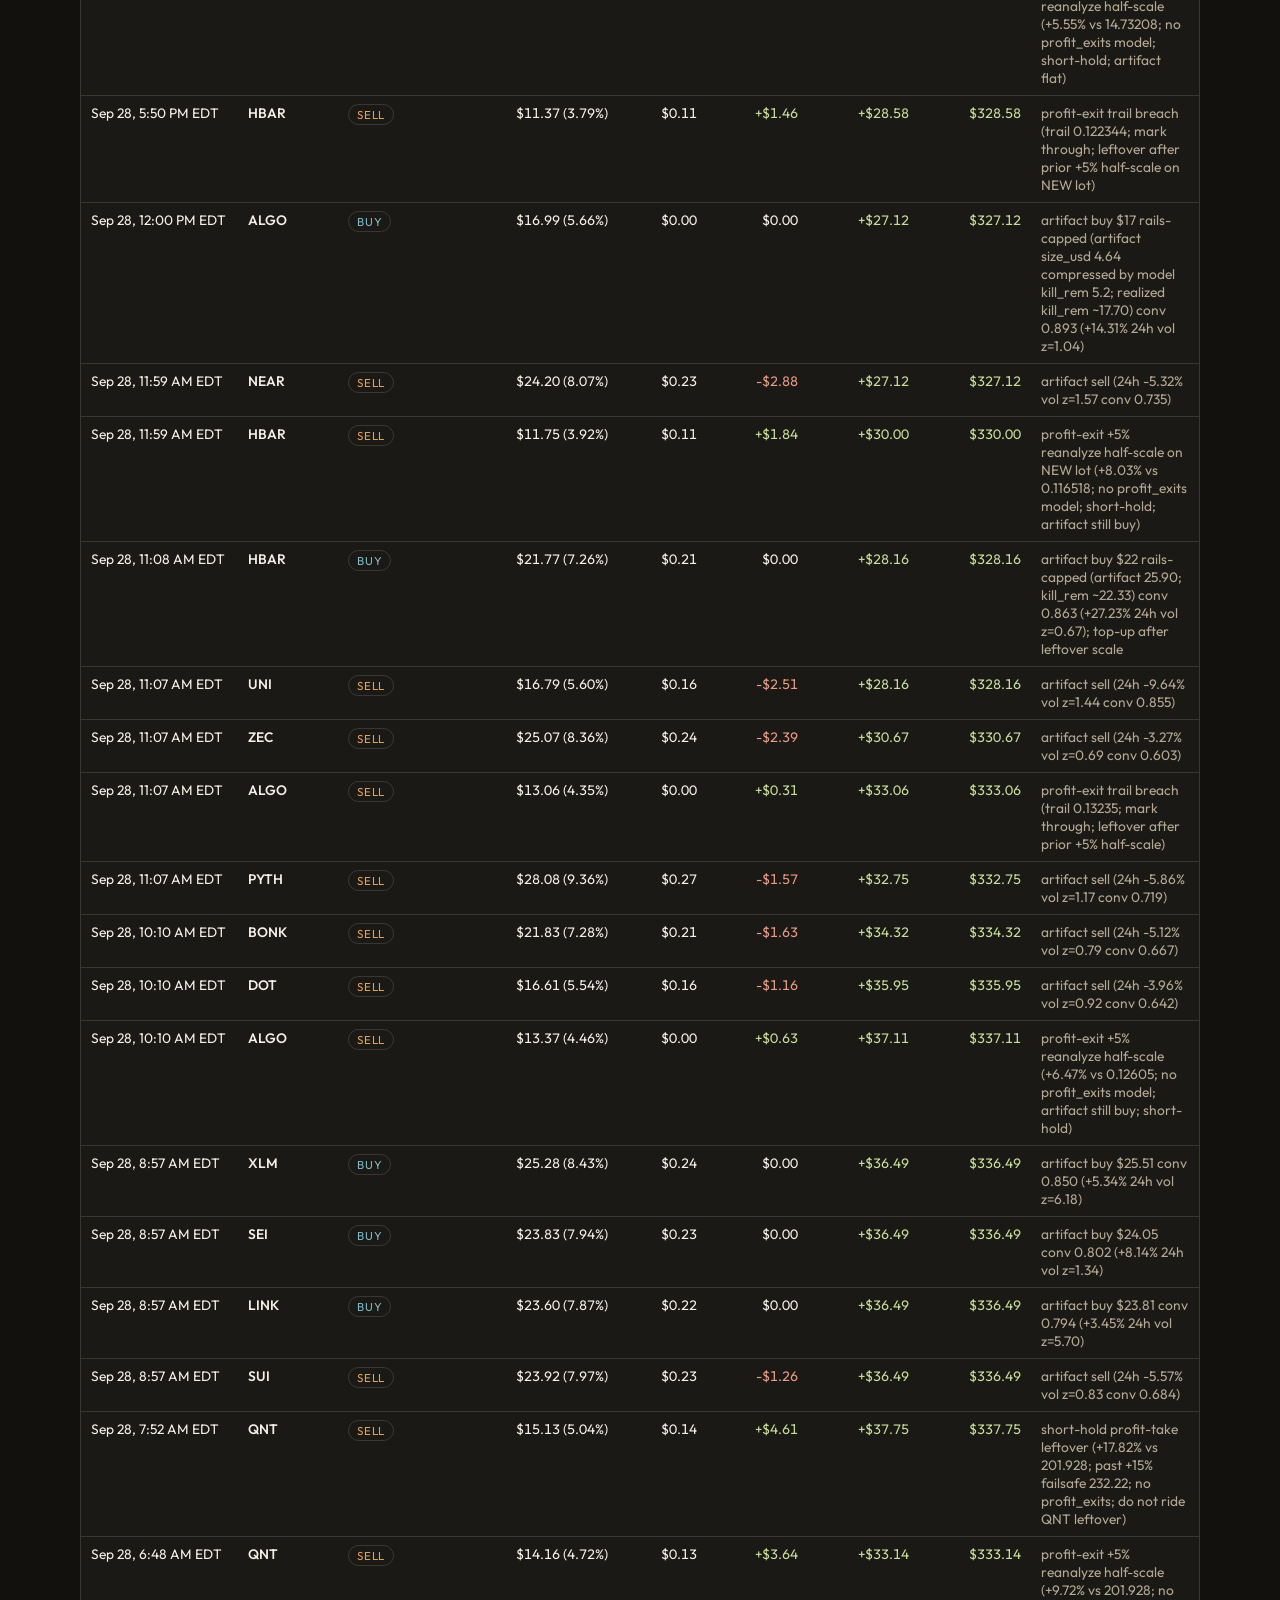
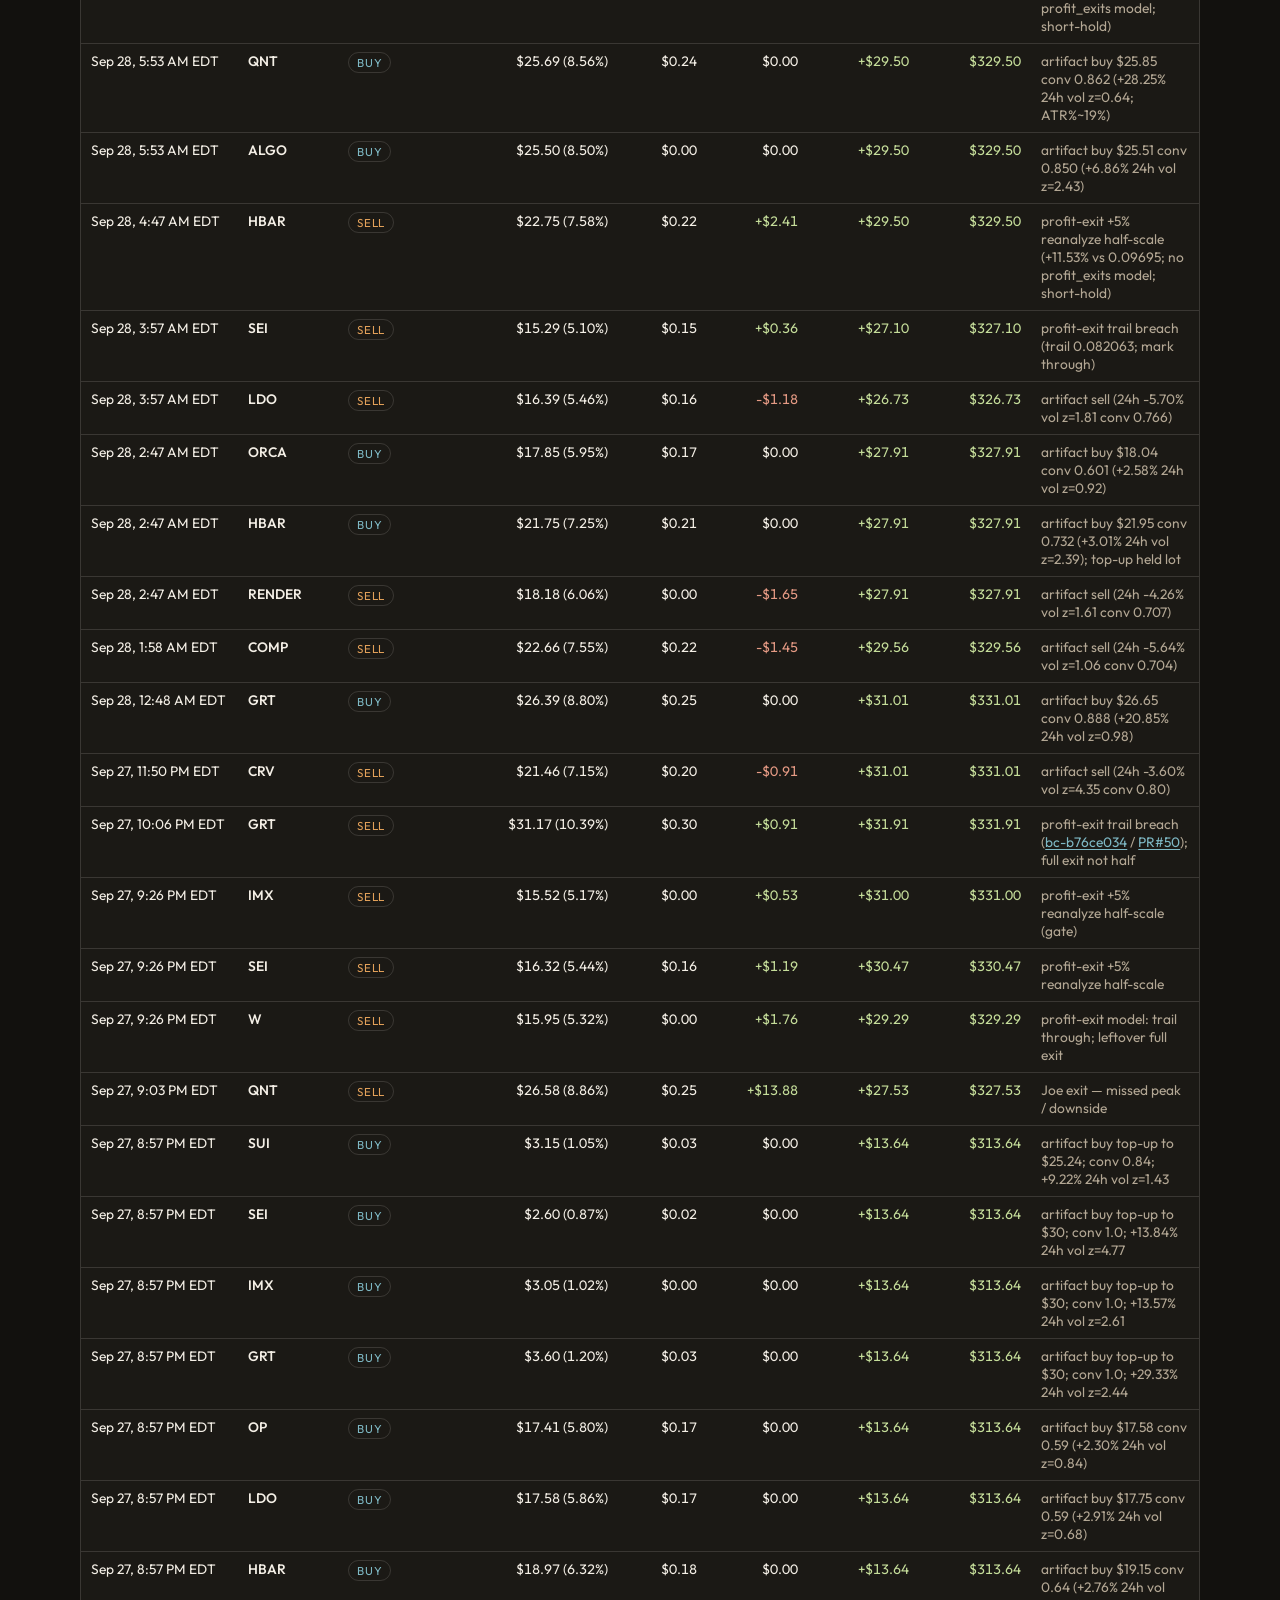
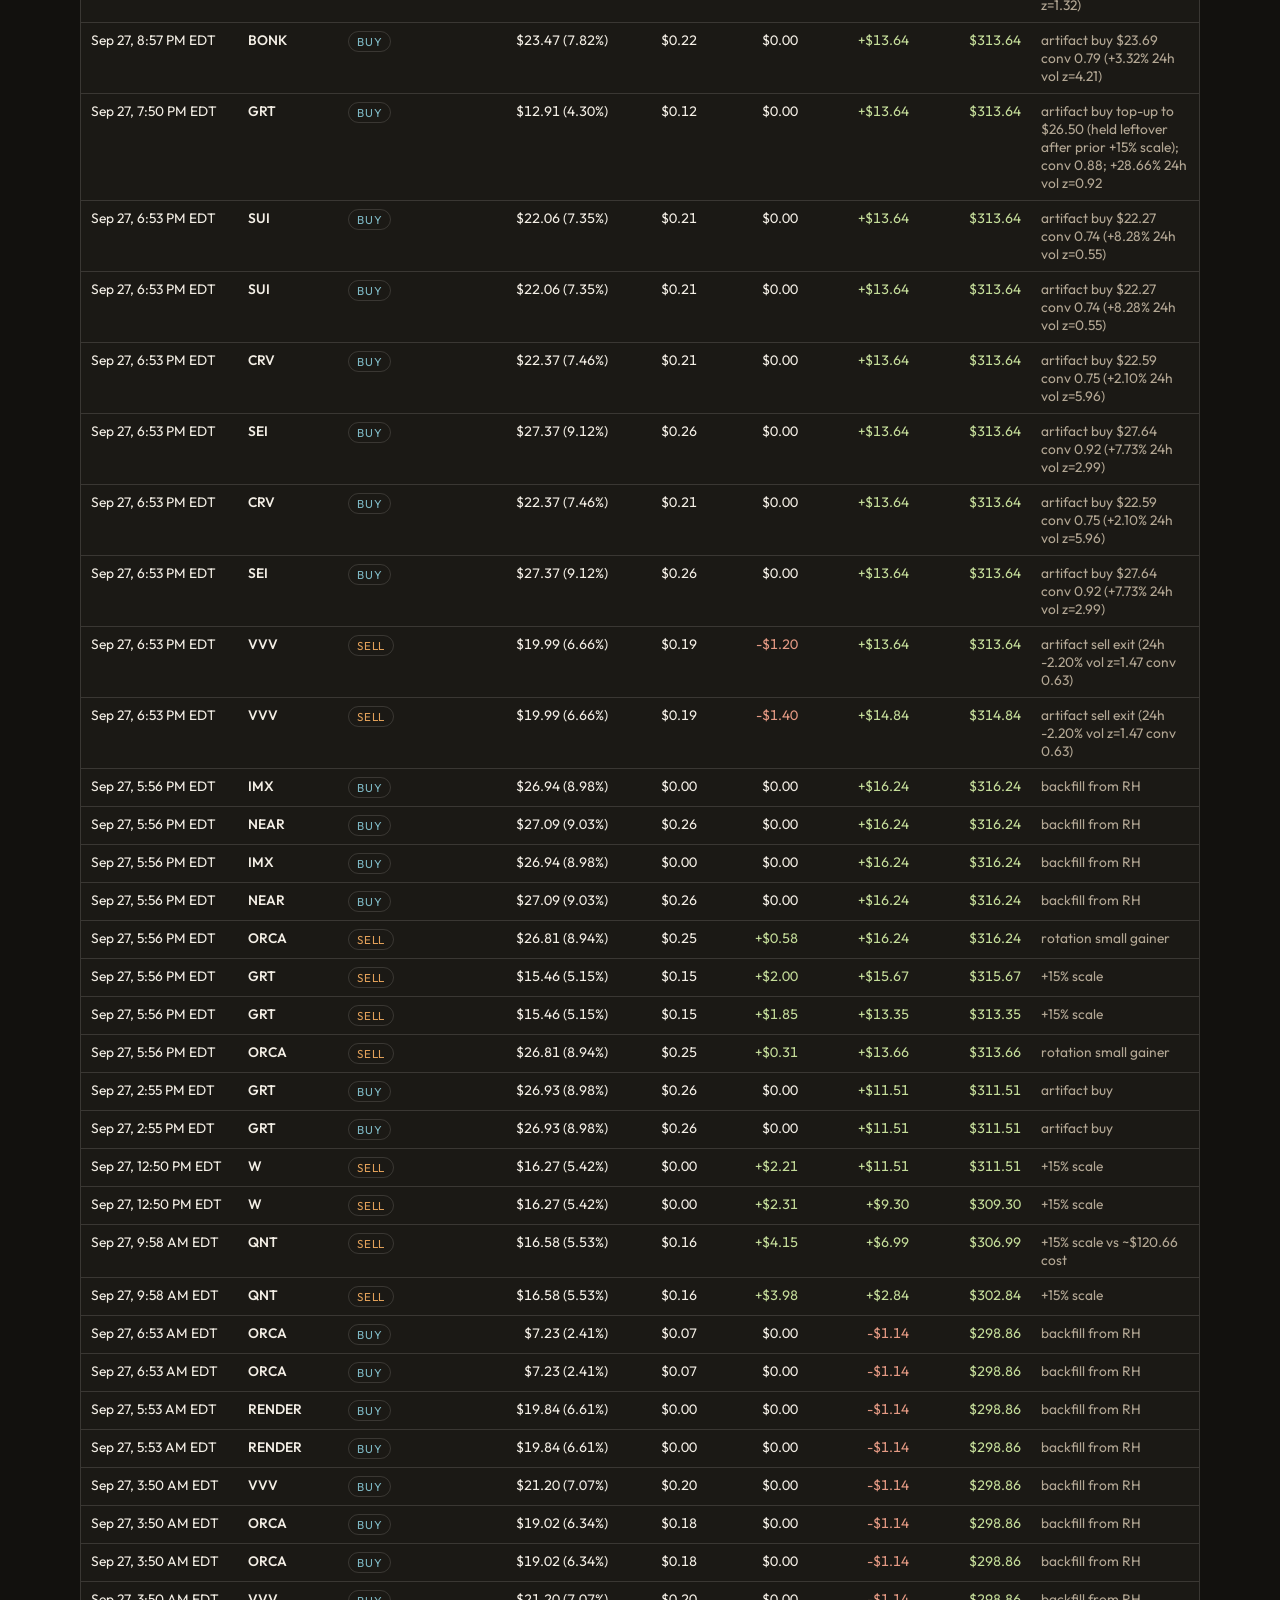
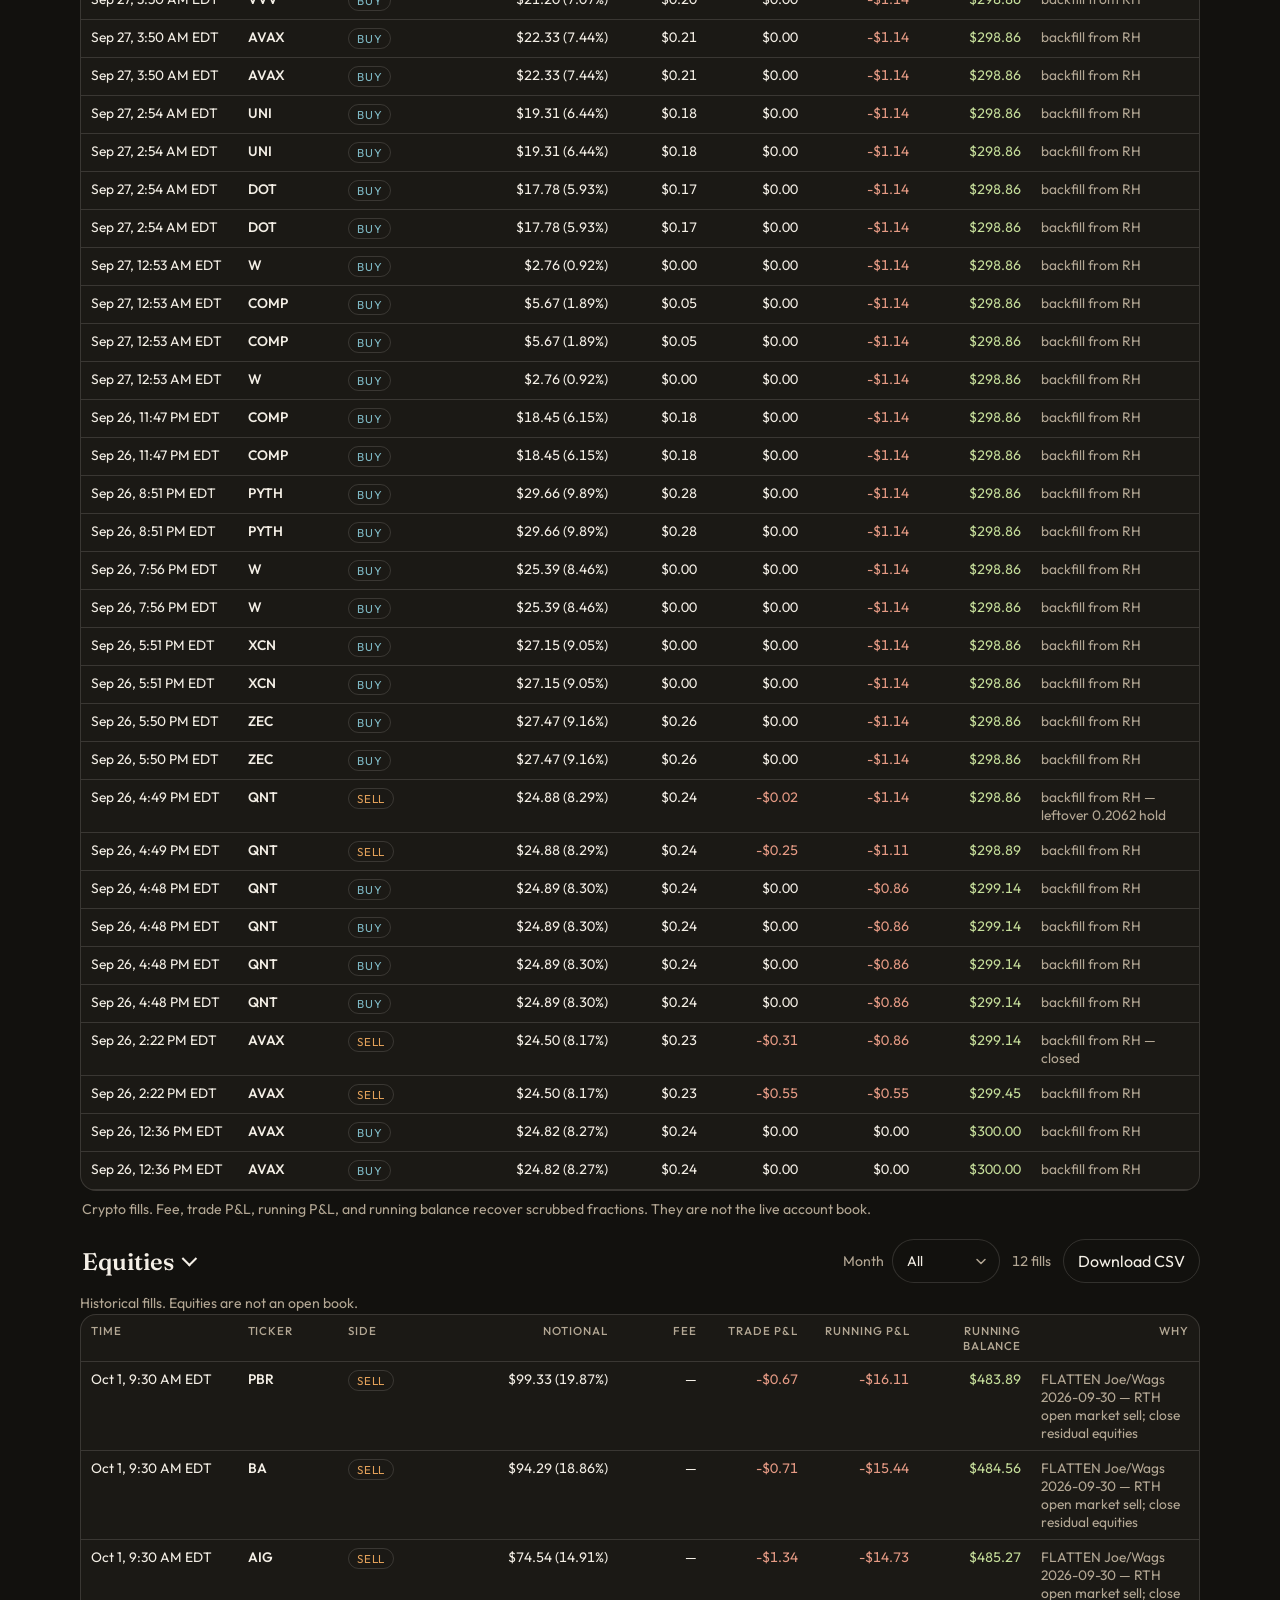
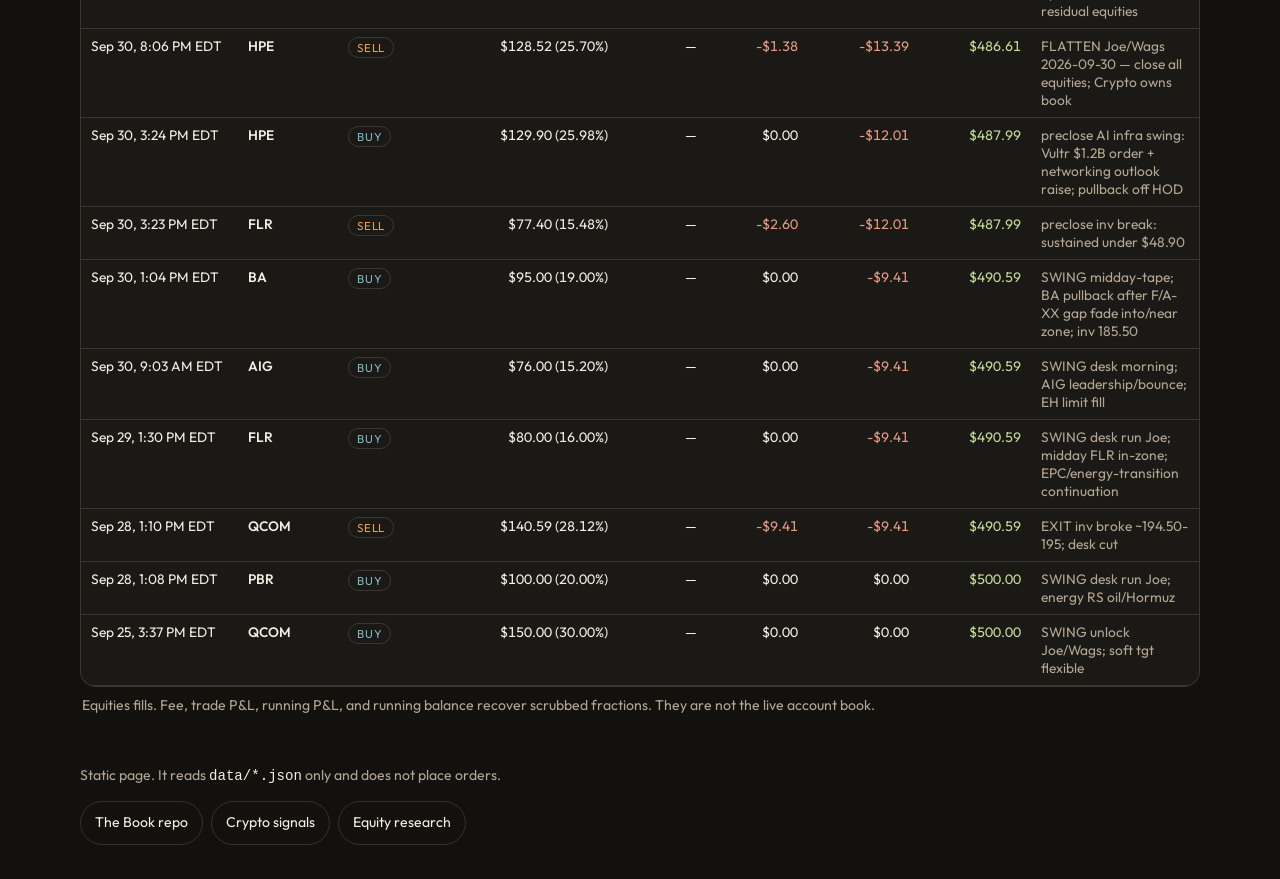
==== commit 3843c66d: "BOOK-LIVE: show the $775 account on the crypto card The sleeve snapshot was seed times fraction besi" ====
--- a/index.html
+++ b/index.html
@@ -36,7 +36,7 @@
     <section class="book-block" id="positions-section" aria-labelledby="positions-heading">
       <div class="block-head">
         <h2 id="positions-heading">Open positions</h2>
-        <p>Names and value from the live book. The value is signal book_usd. Tape coins that are not on that list stay off this table.</p>
+        <p>Names and value from the Agentic account. Each name keeps its own value. Tape coins that are not on that list stay off this table.</p>
       </div>
       <div id="positions"></div>
     </section>
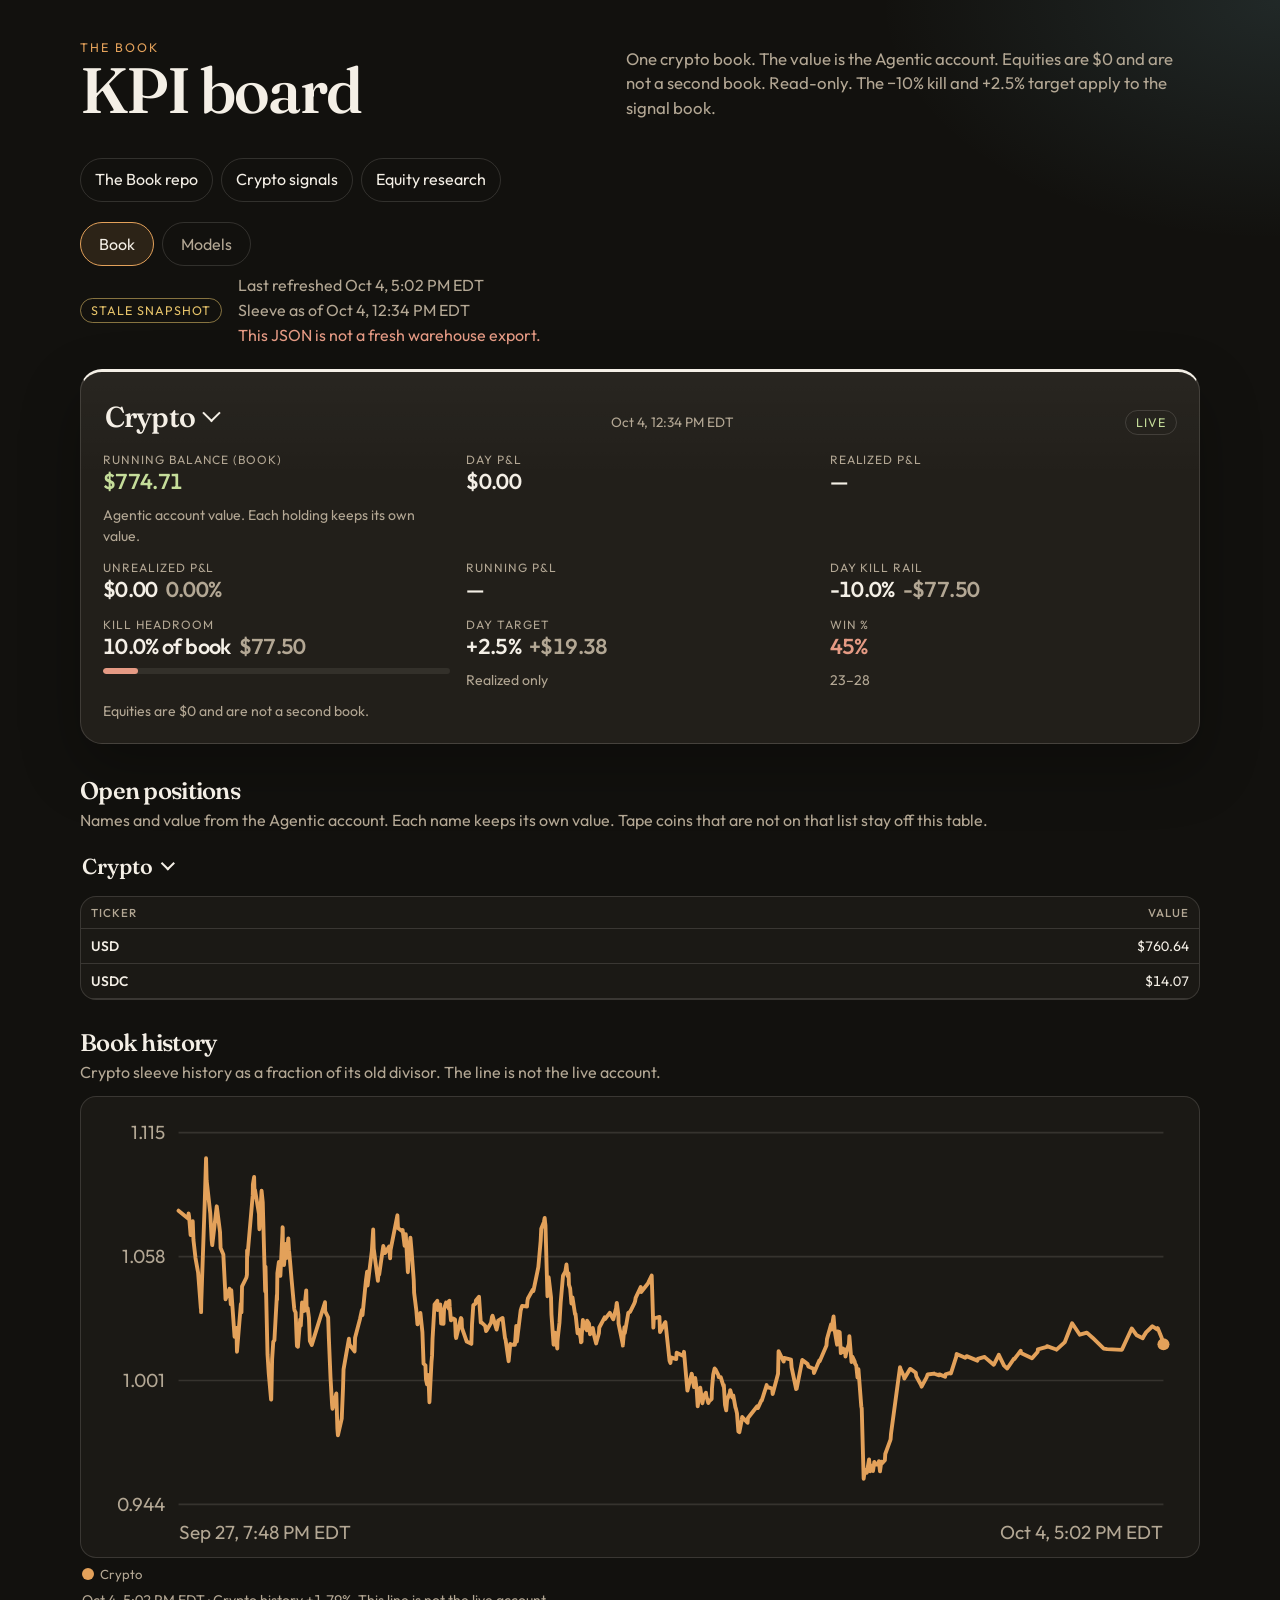
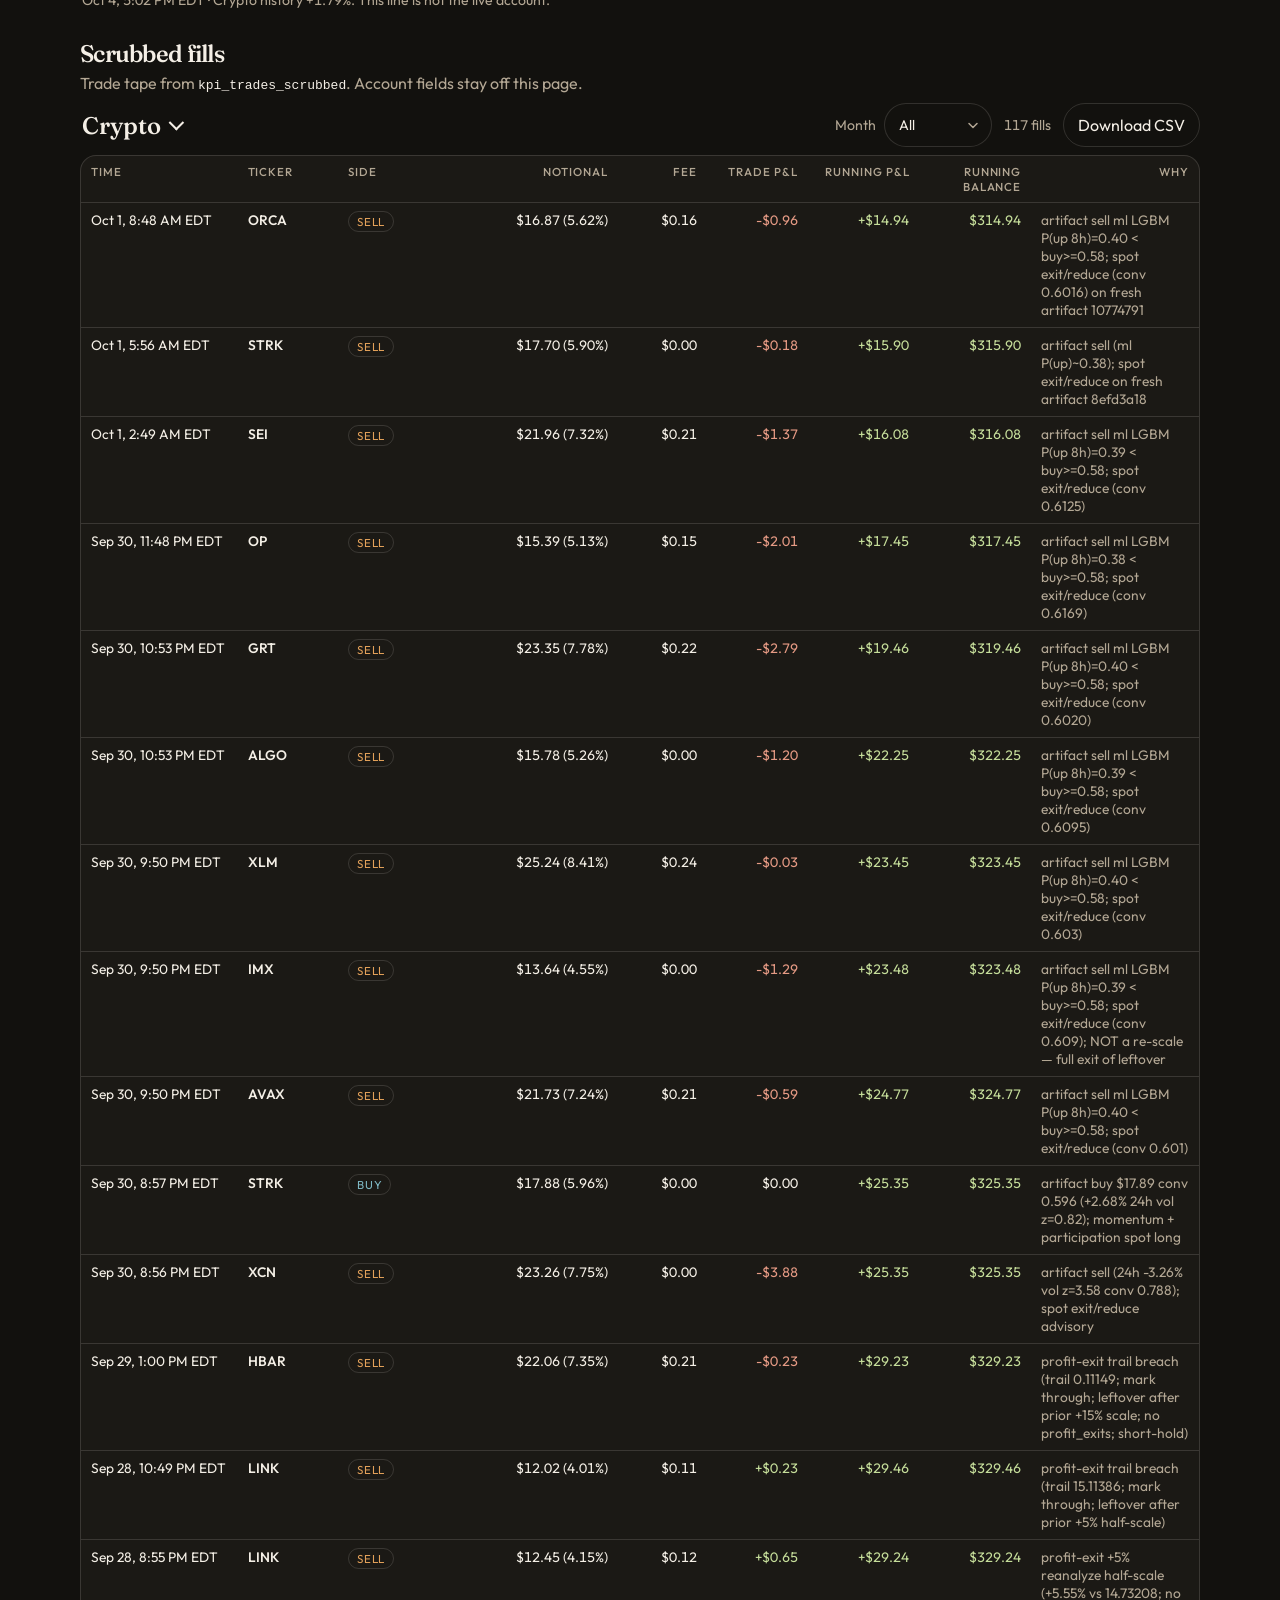
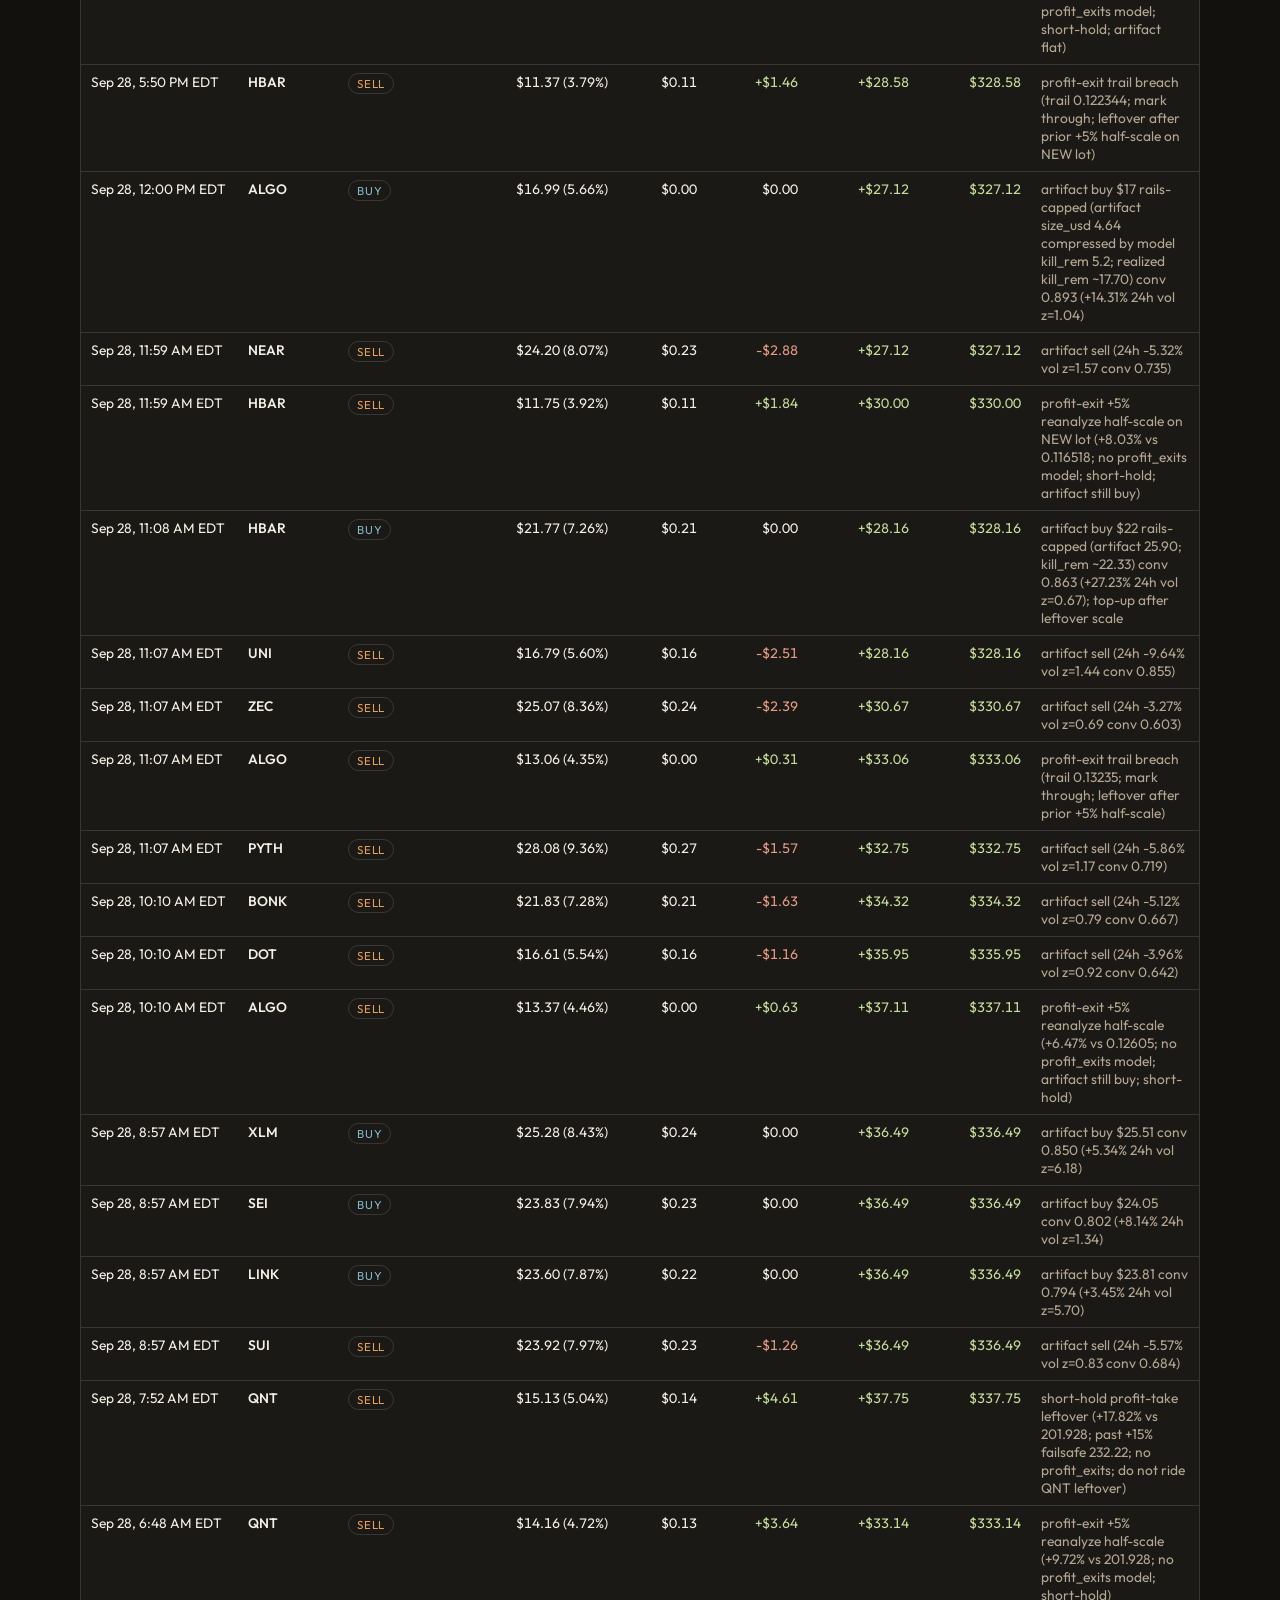
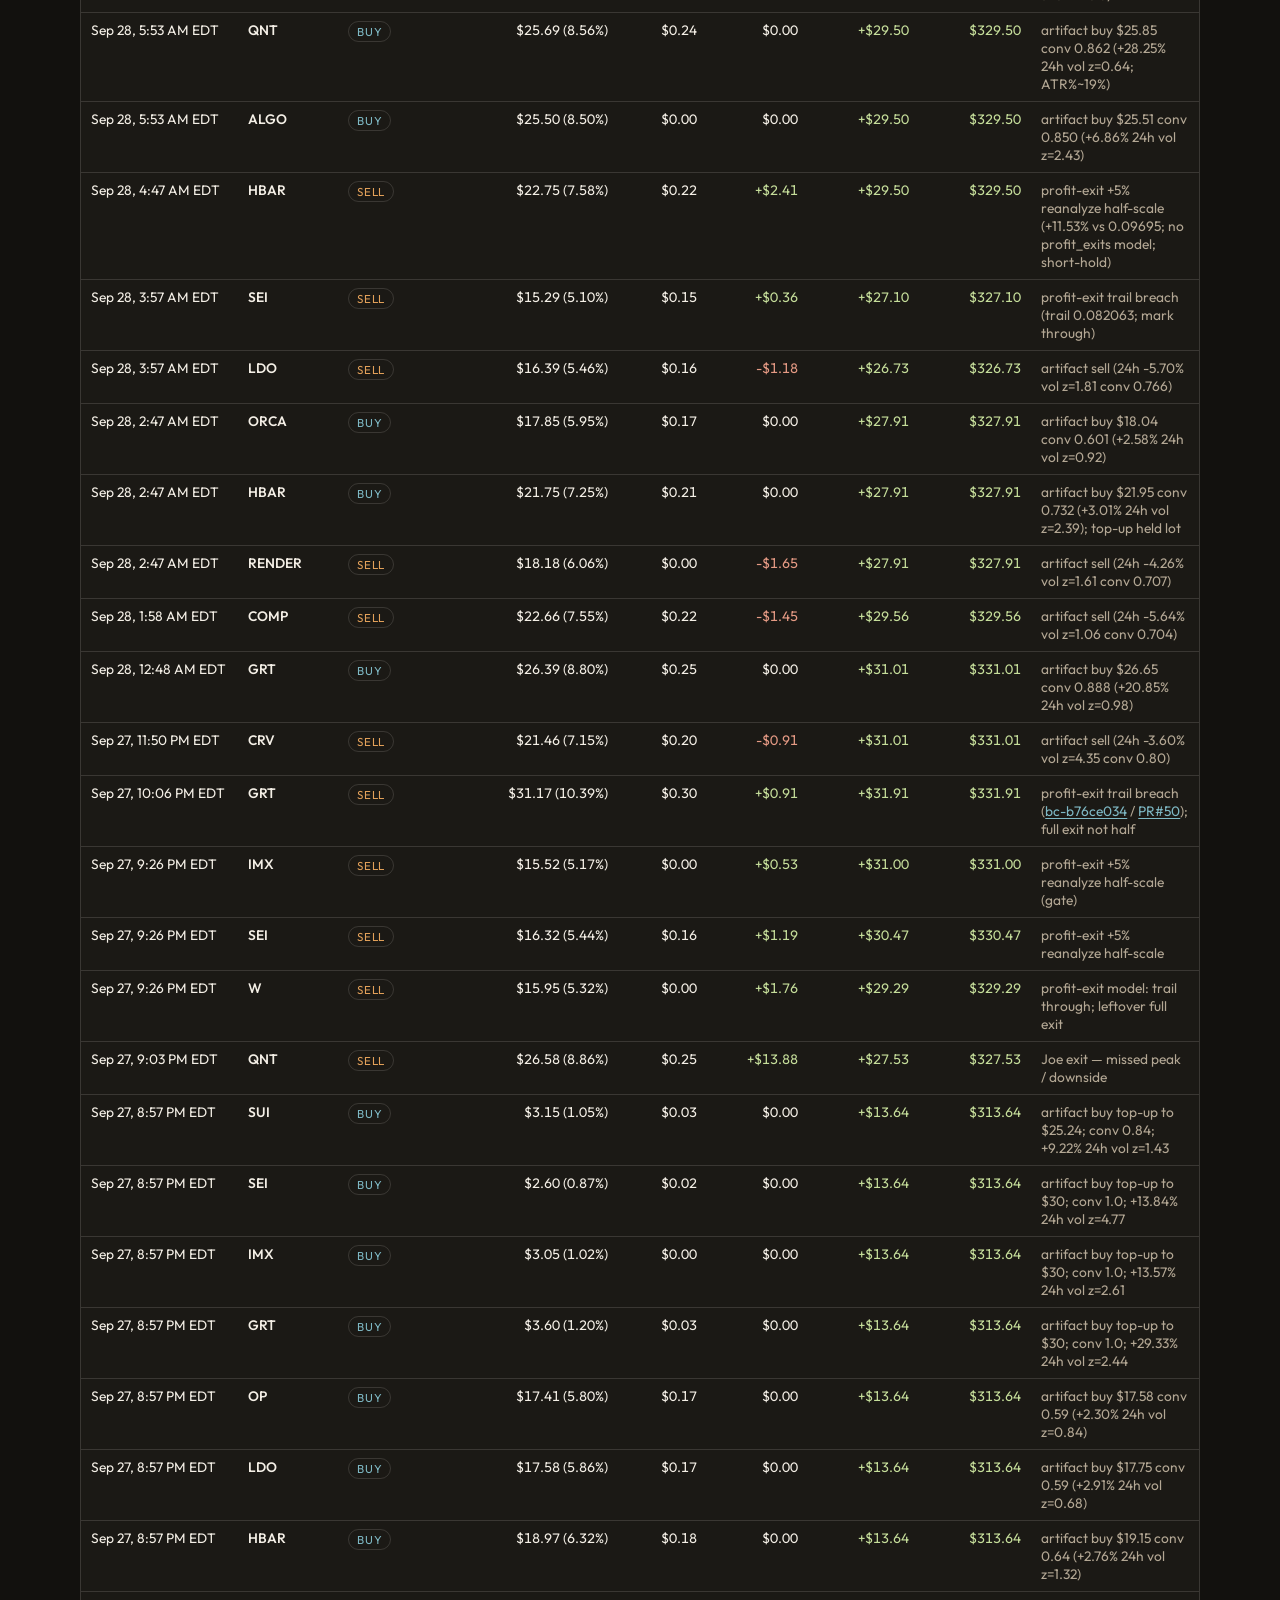
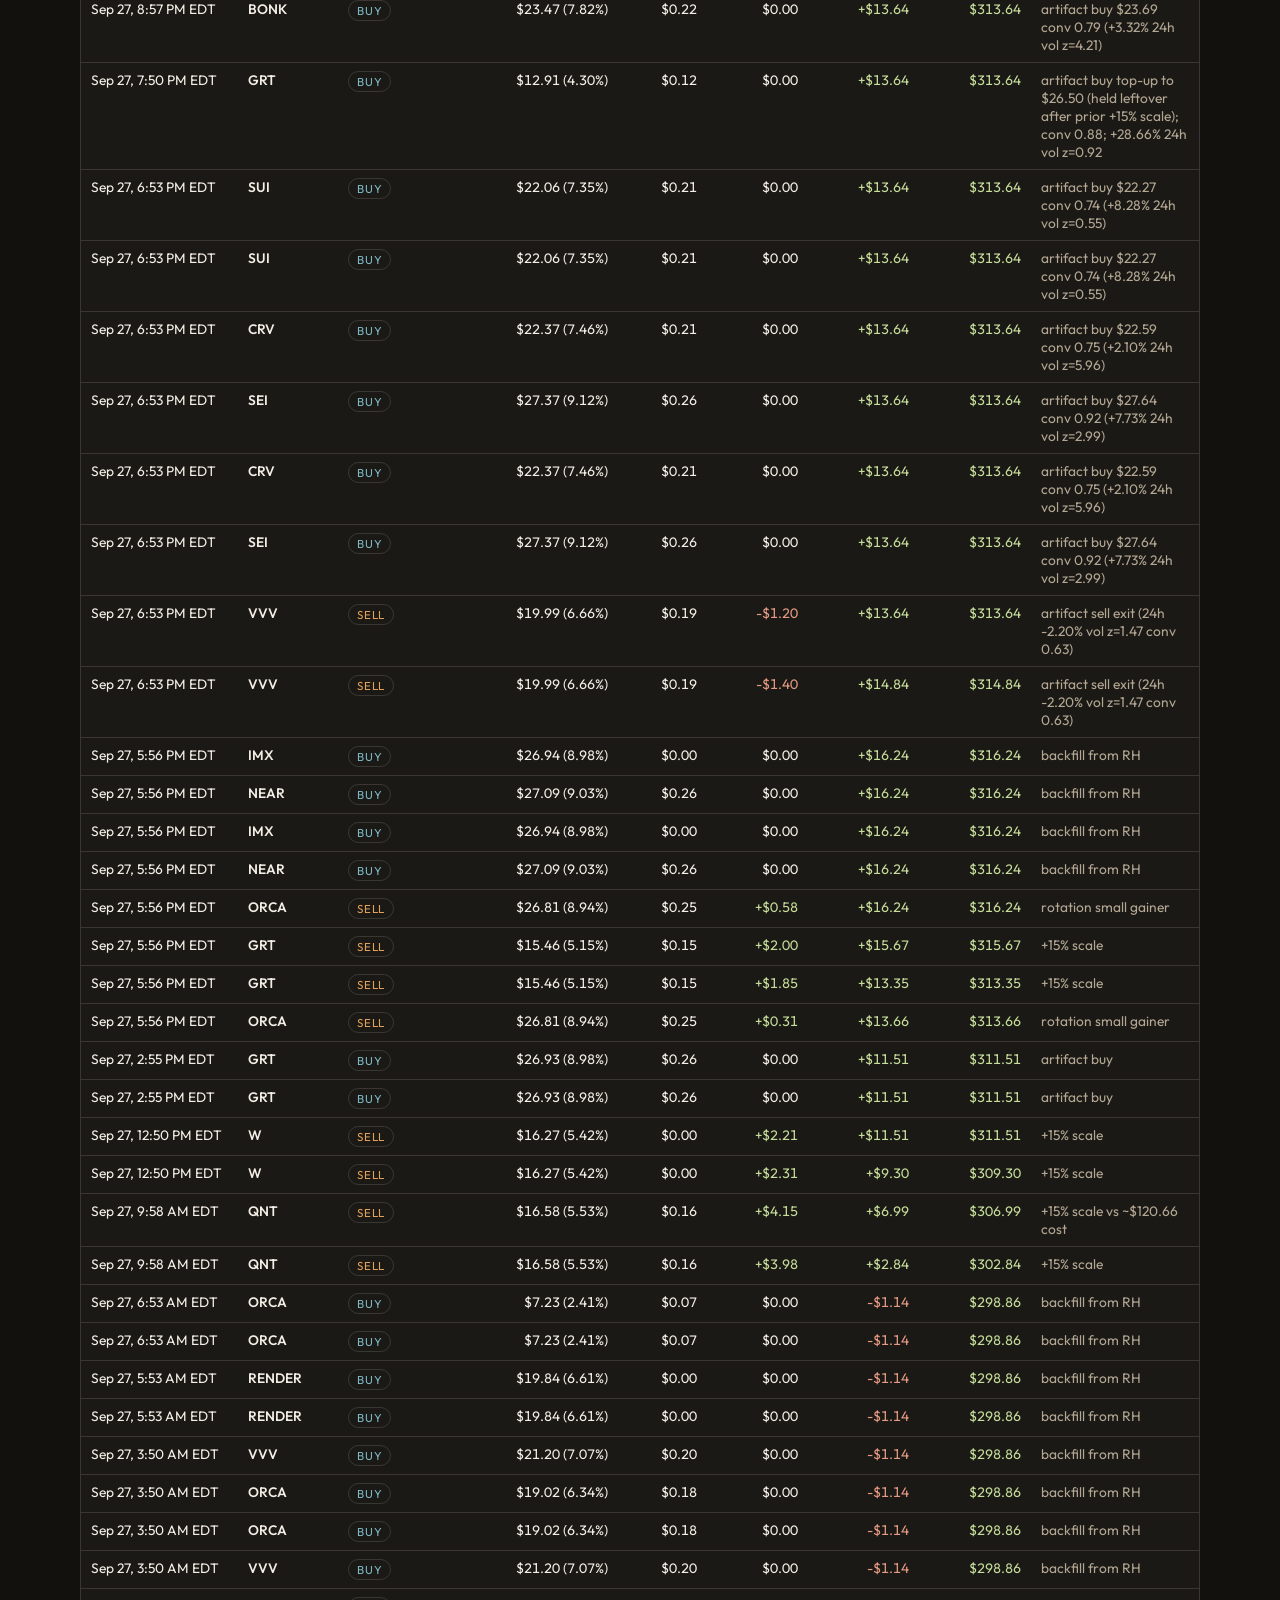
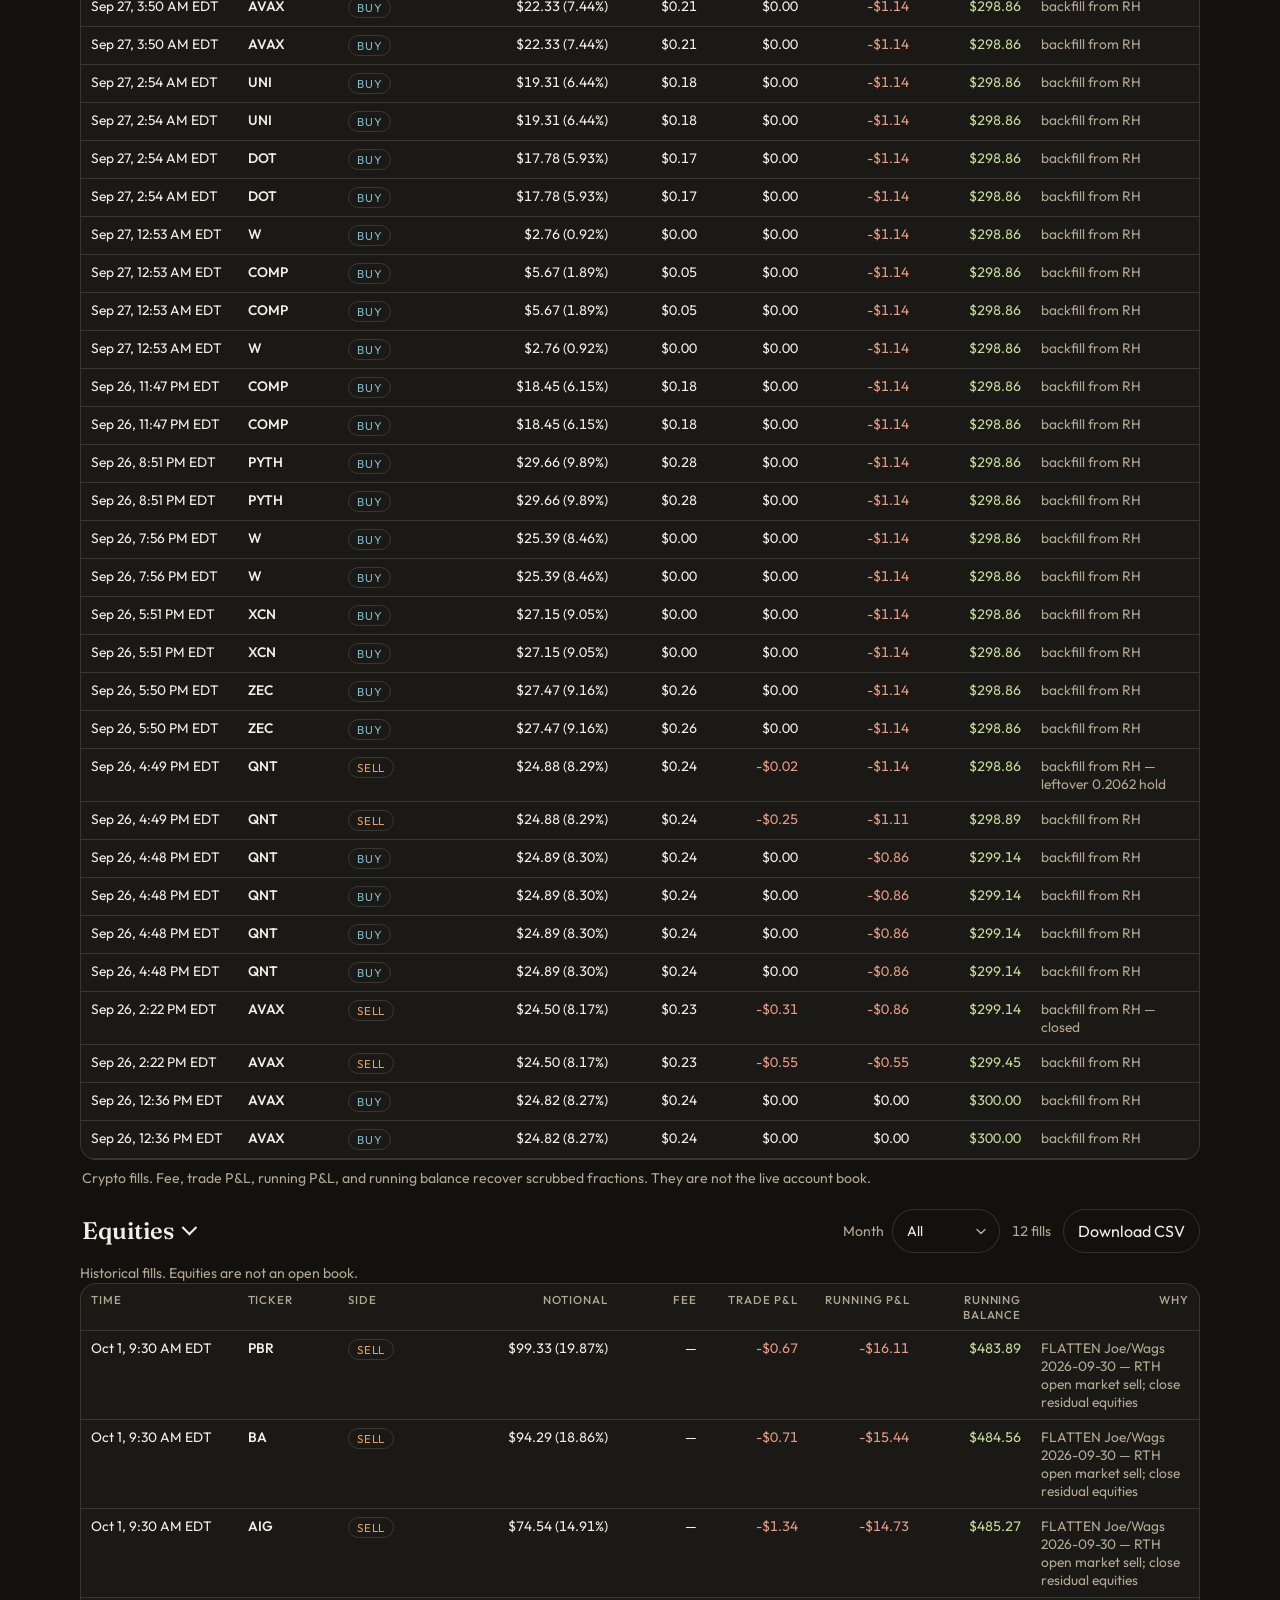
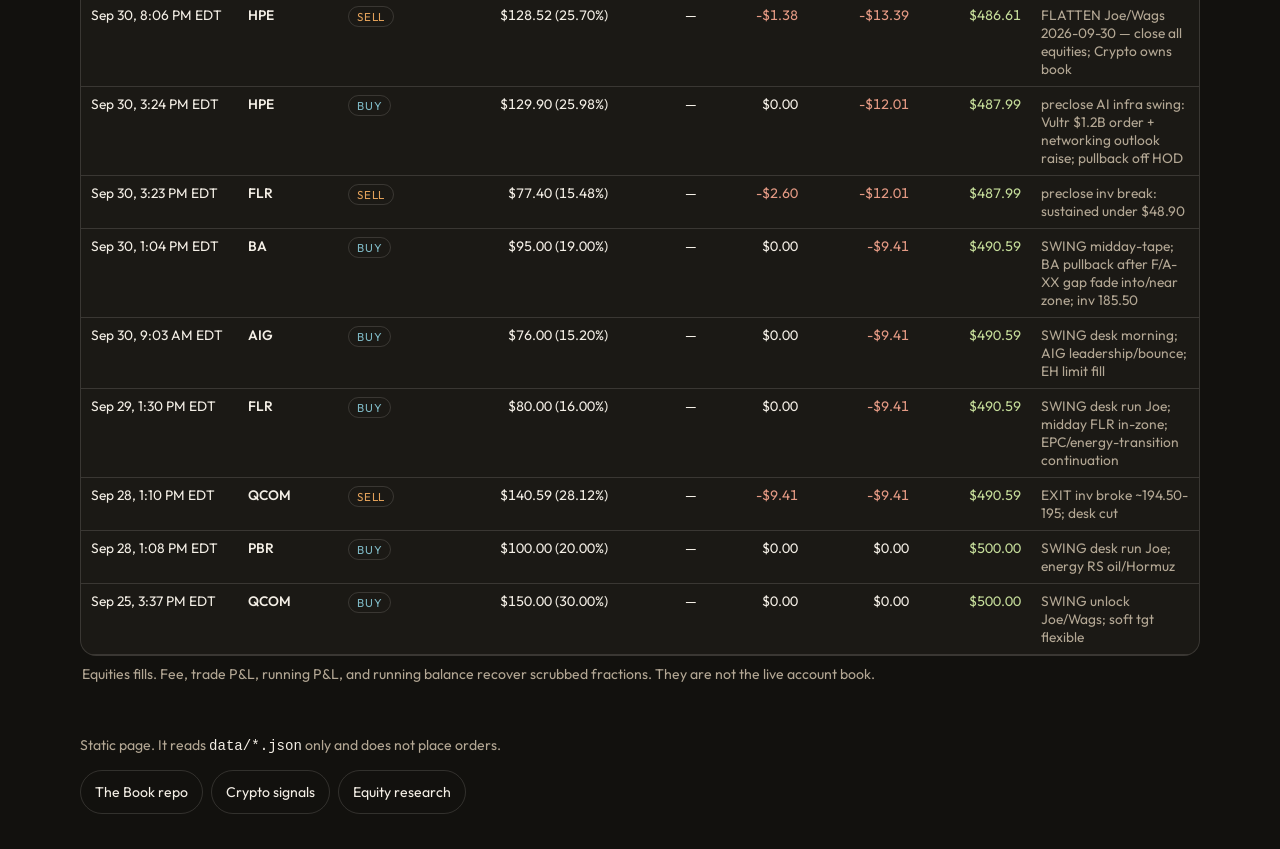
==== commit bafbc3c4: "BOOK-LIVE: show the Agentic account, not the $775 signal Running balance is cash plus USDC. The sign" ====
--- a/index.html
+++ b/index.html
@@ -4,7 +4,7 @@
   <meta charset="utf-8">
   <meta name="viewport" content="width=device-width, initial-scale=1">
   <title>The Book</title>
-  <meta name="description" content="The Book — read-only KPI board. One crypto book. The value is the live signal book_usd. Equities are not a second book.">
+  <meta name="description" content="The Book — read-only KPI board. One crypto book. The value is the Agentic account. Equities are not a second book.">
   <link rel="icon" href="data:image/svg+xml,%3Csvg xmlns='http://www.w3.org/2000/svg' viewBox='0 0 32 32'%3E%3Crect fill='%2312110e' width='32' height='32'/%3E%3Crect fill='%23e3a15a' x='6' y='8' width='8' height='16'/%3E%3Crect fill='%237eb8c4' x='18' y='14' width='8' height='10'/%3E%3C/svg%3E">
   <link rel="preconnect" href="https://fonts.googleapis.com">
   <link rel="preconnect" href="https://fonts.gstatic.com" crossorigin>
@@ -17,7 +17,7 @@
       <p class="eyebrow">The Book</p>
       <h1>KPI board</h1>
     </div>
-    <p class="lede">One crypto book. The value is the live signal book. Equities are $0 and are not a second book. Read-only. The −10% kill and +2.5% target apply to that book.</p>
+    <p class="lede">One crypto book. The value is the Agentic account. Equities are $0 and are not a second book. Read-only. The −10% kill and +2.5% target apply to the signal book.</p>
     <nav class="repo-links" aria-label="Board links">
       <a href="https://github.com/jrg185/the-book" target="_blank" rel="noopener">The Book repo</a>
       <a href="#model-crypto" data-tab="models">Crypto signals</a>
@@ -43,7 +43,7 @@
     <section class="book-block" id="curves-section" aria-labelledby="curves-heading">
       <div class="block-head">
         <h2 id="curves-heading">Book history</h2>
-        <p>Crypto sleeve history as a fraction of its old divisor. The line is not the live account. The live book is the signal value on the card above.</p>
+        <p>Crypto sleeve history as a fraction of its old divisor. The line is not the live account.</p>
       </div>
       <div id="curves"></div>
     </section>
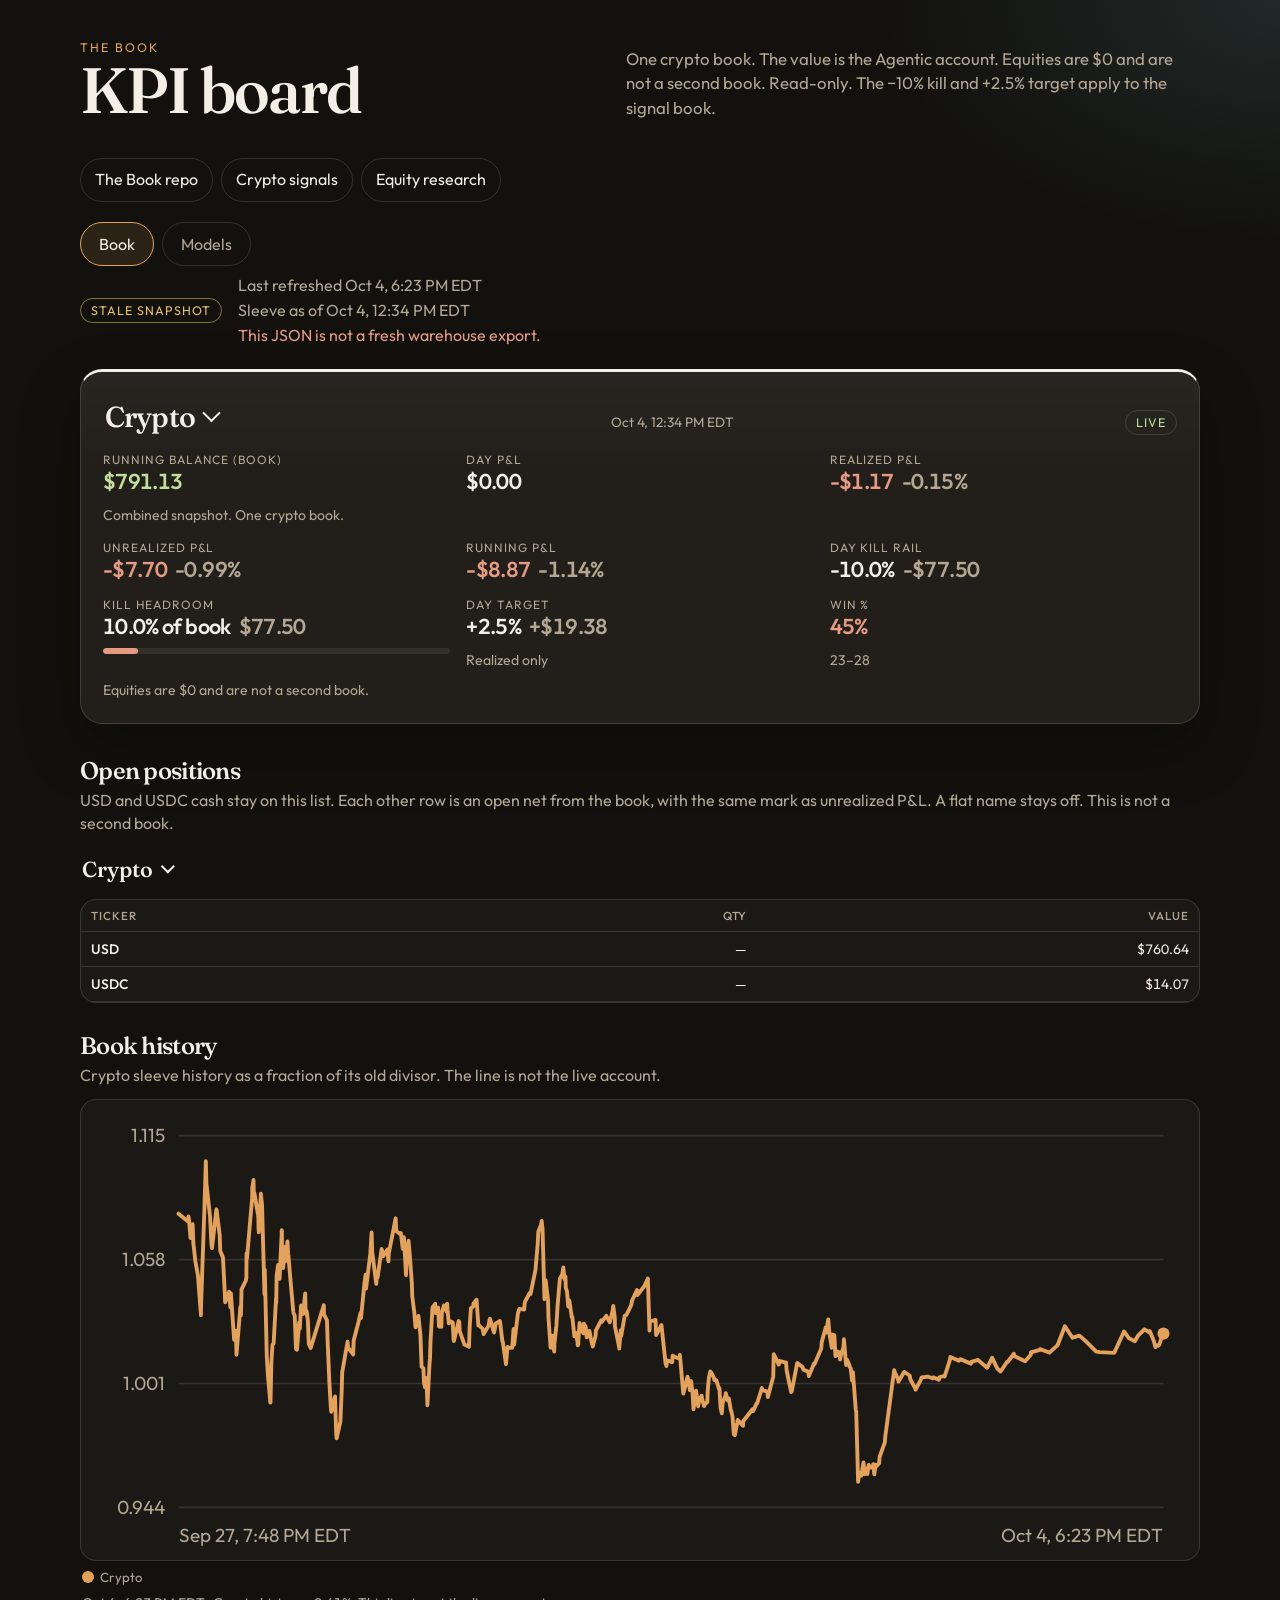
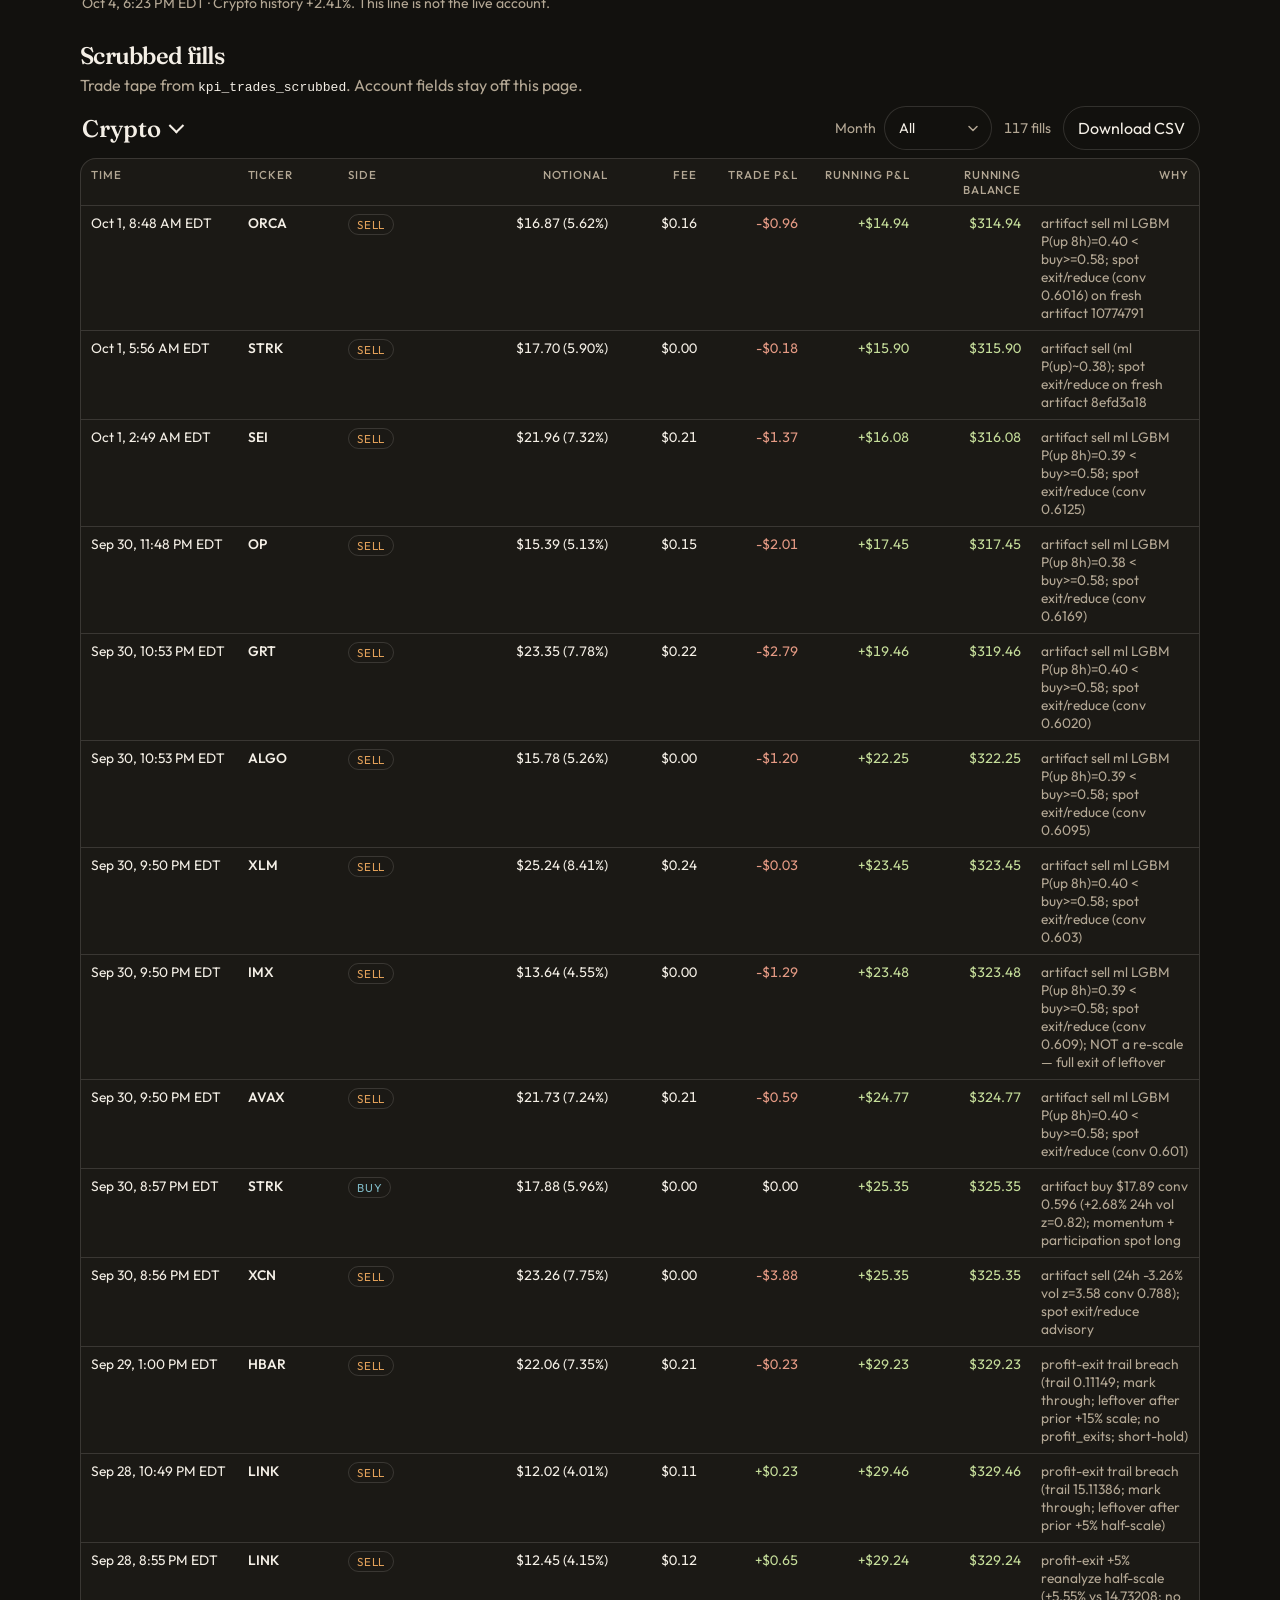
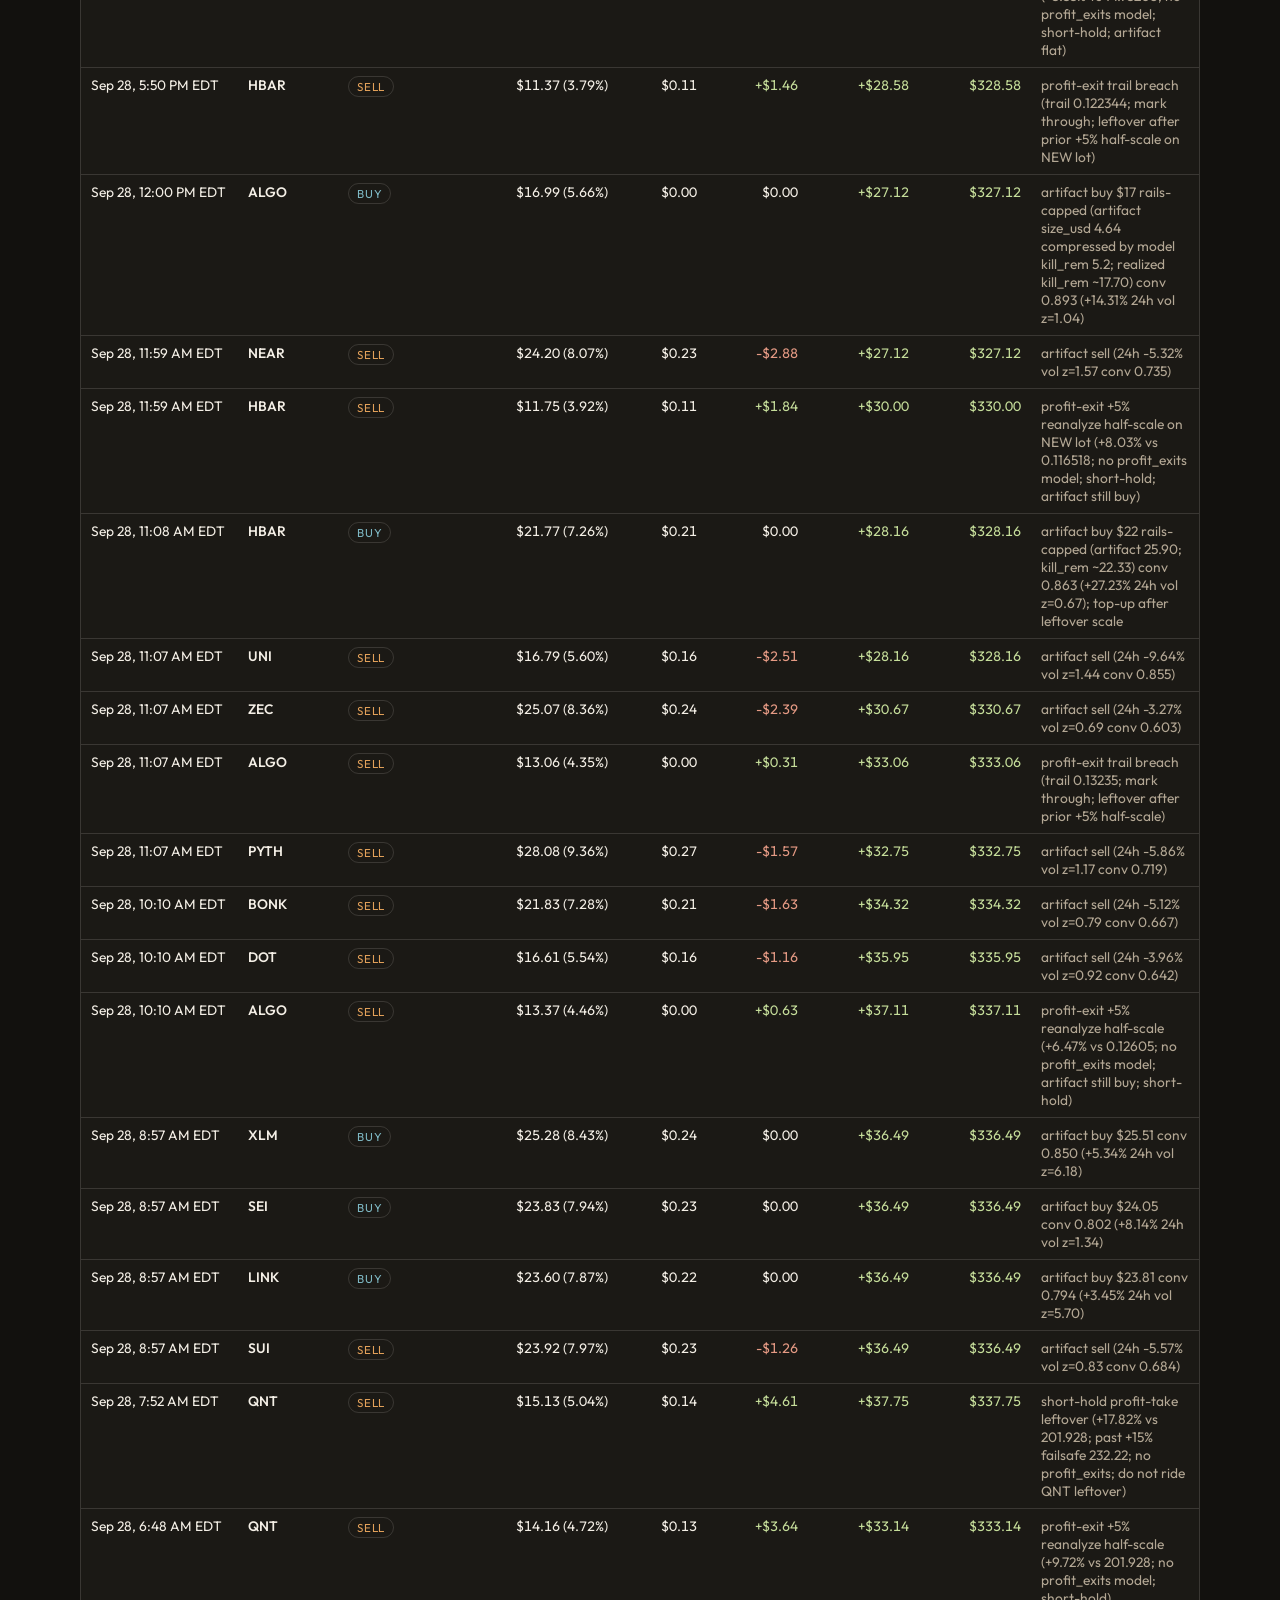
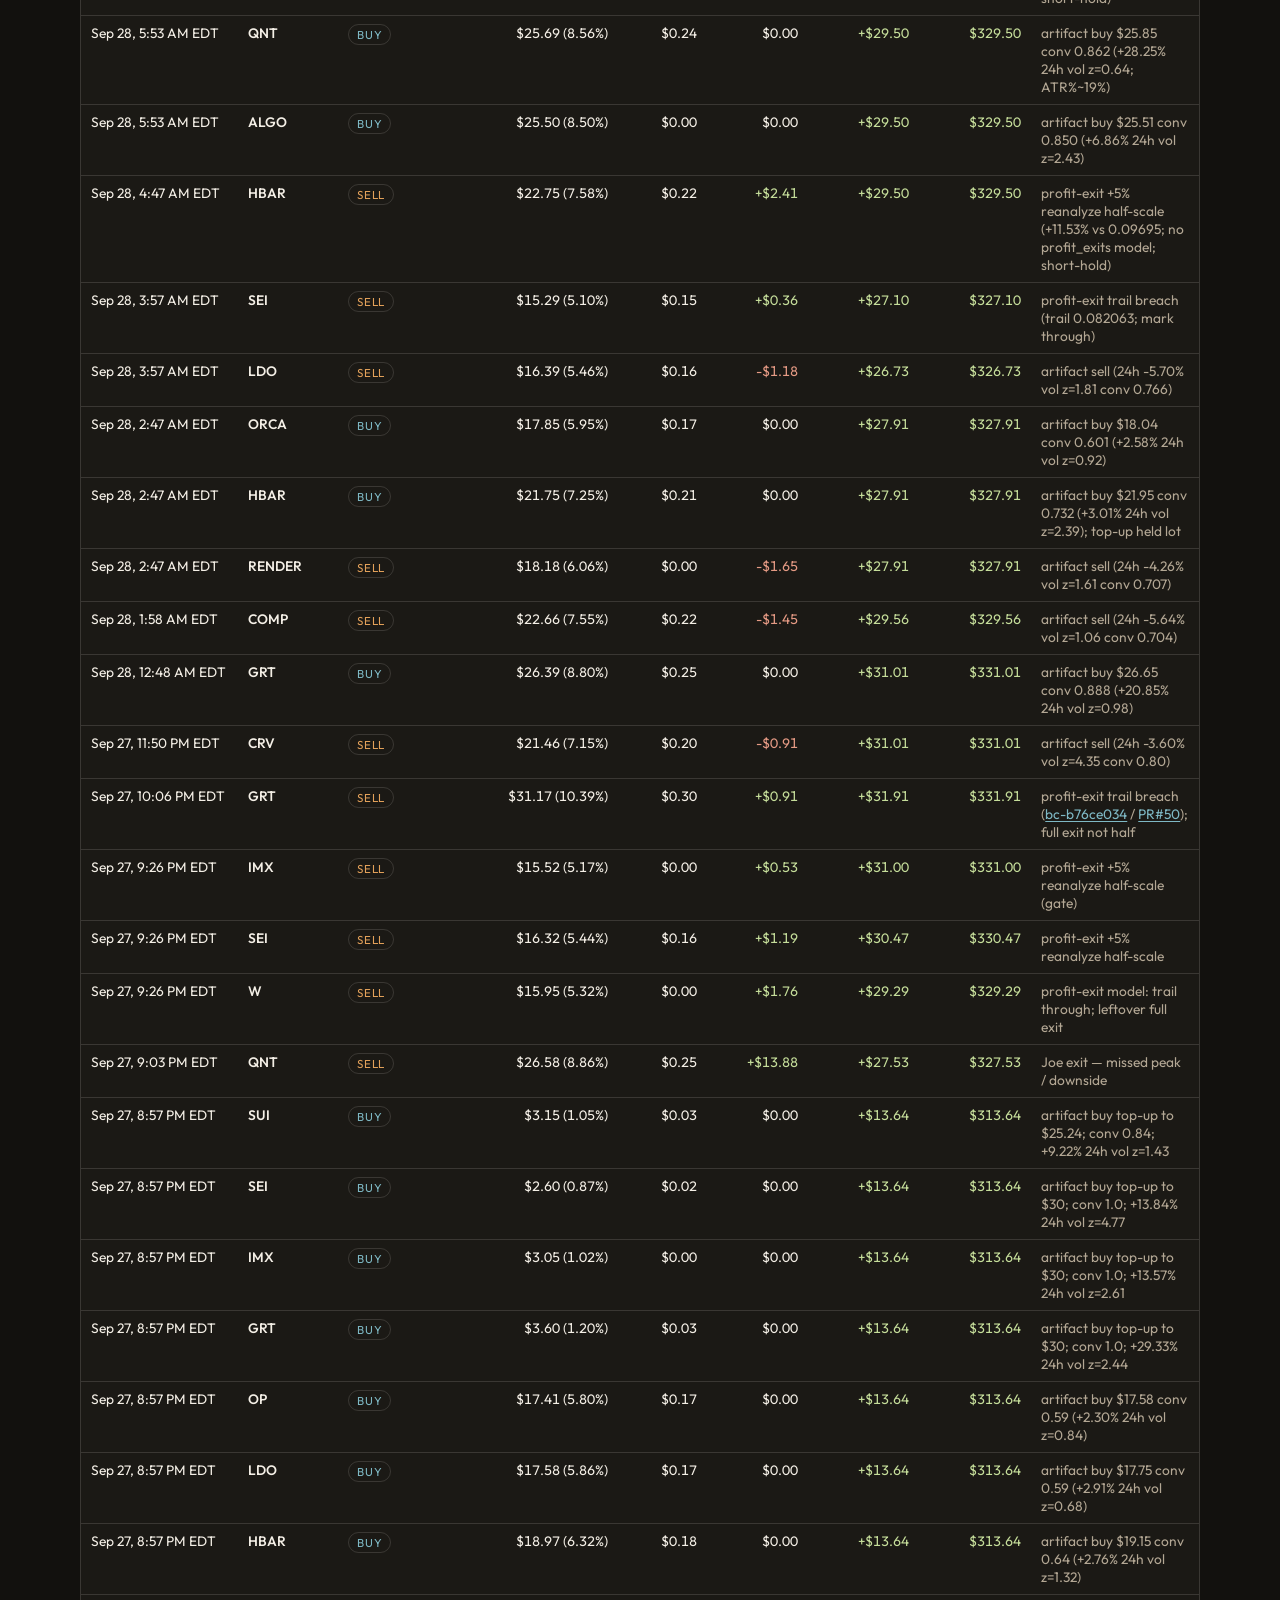
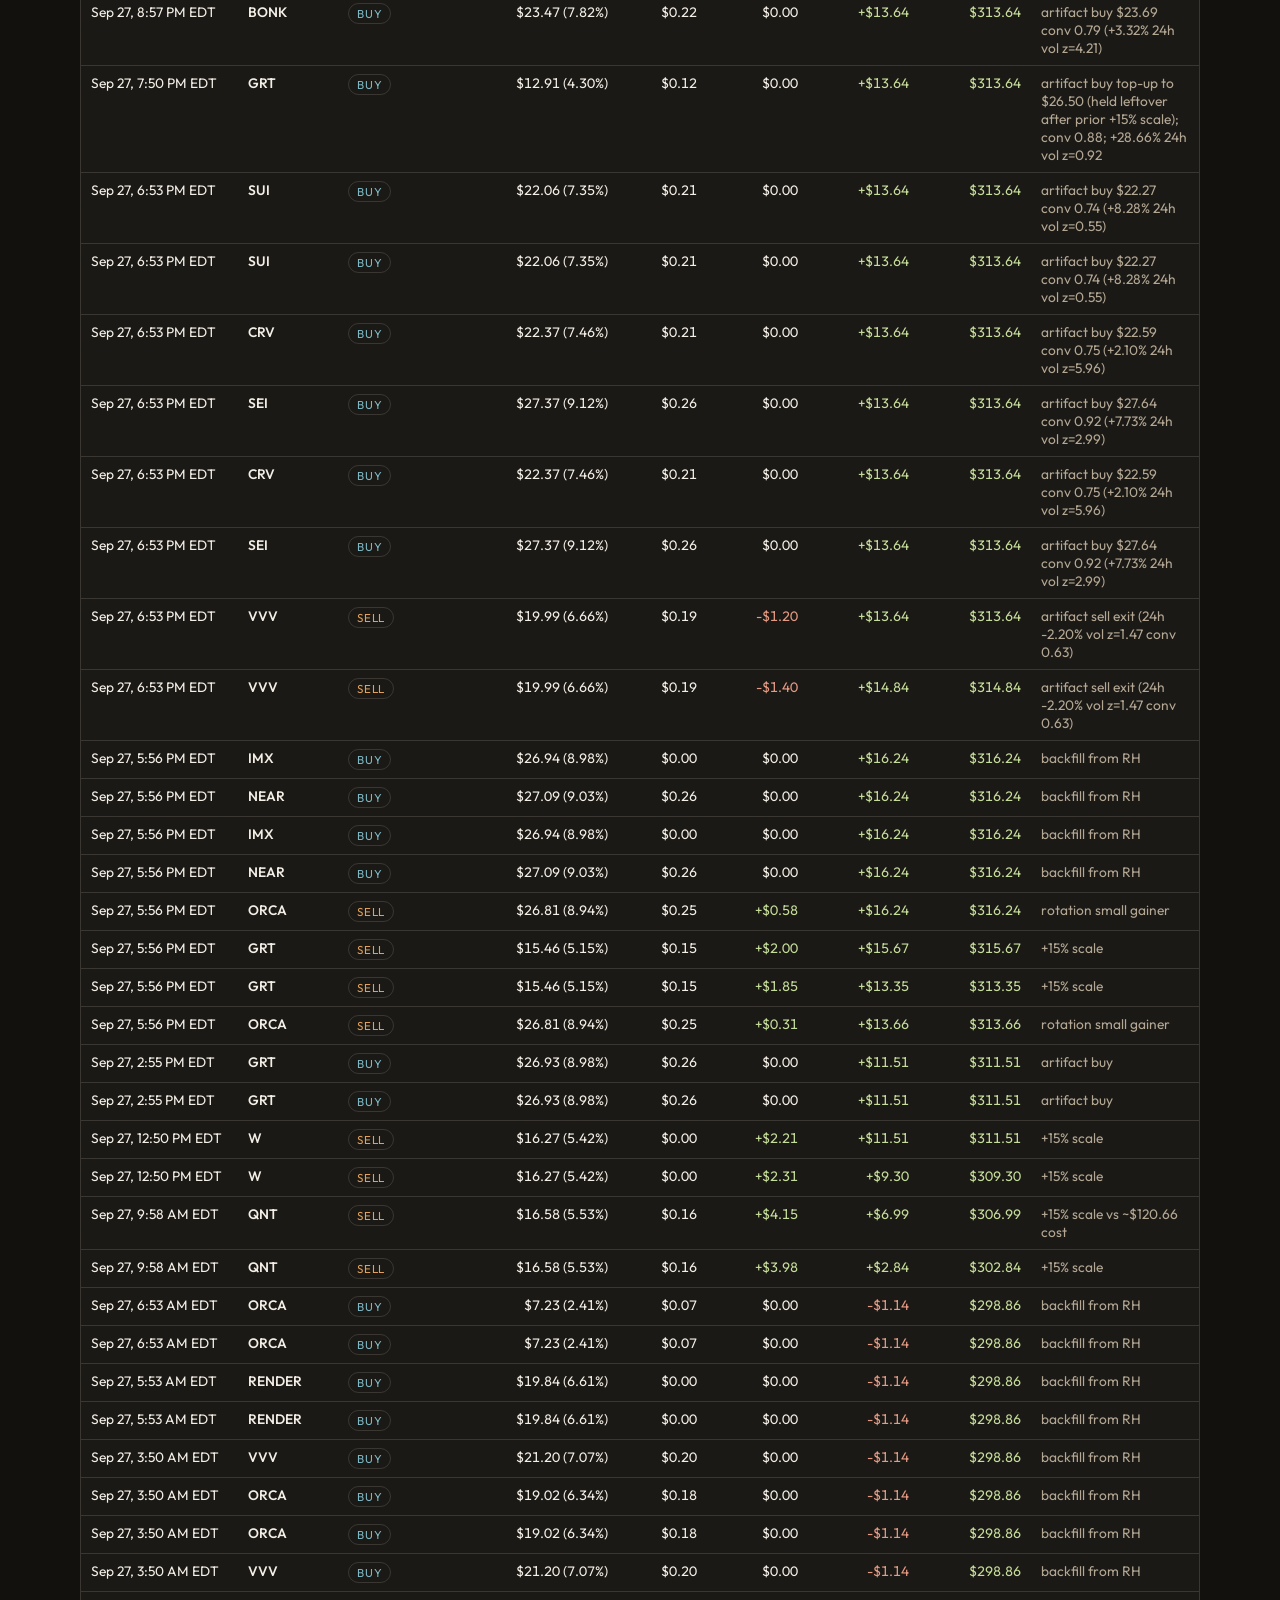
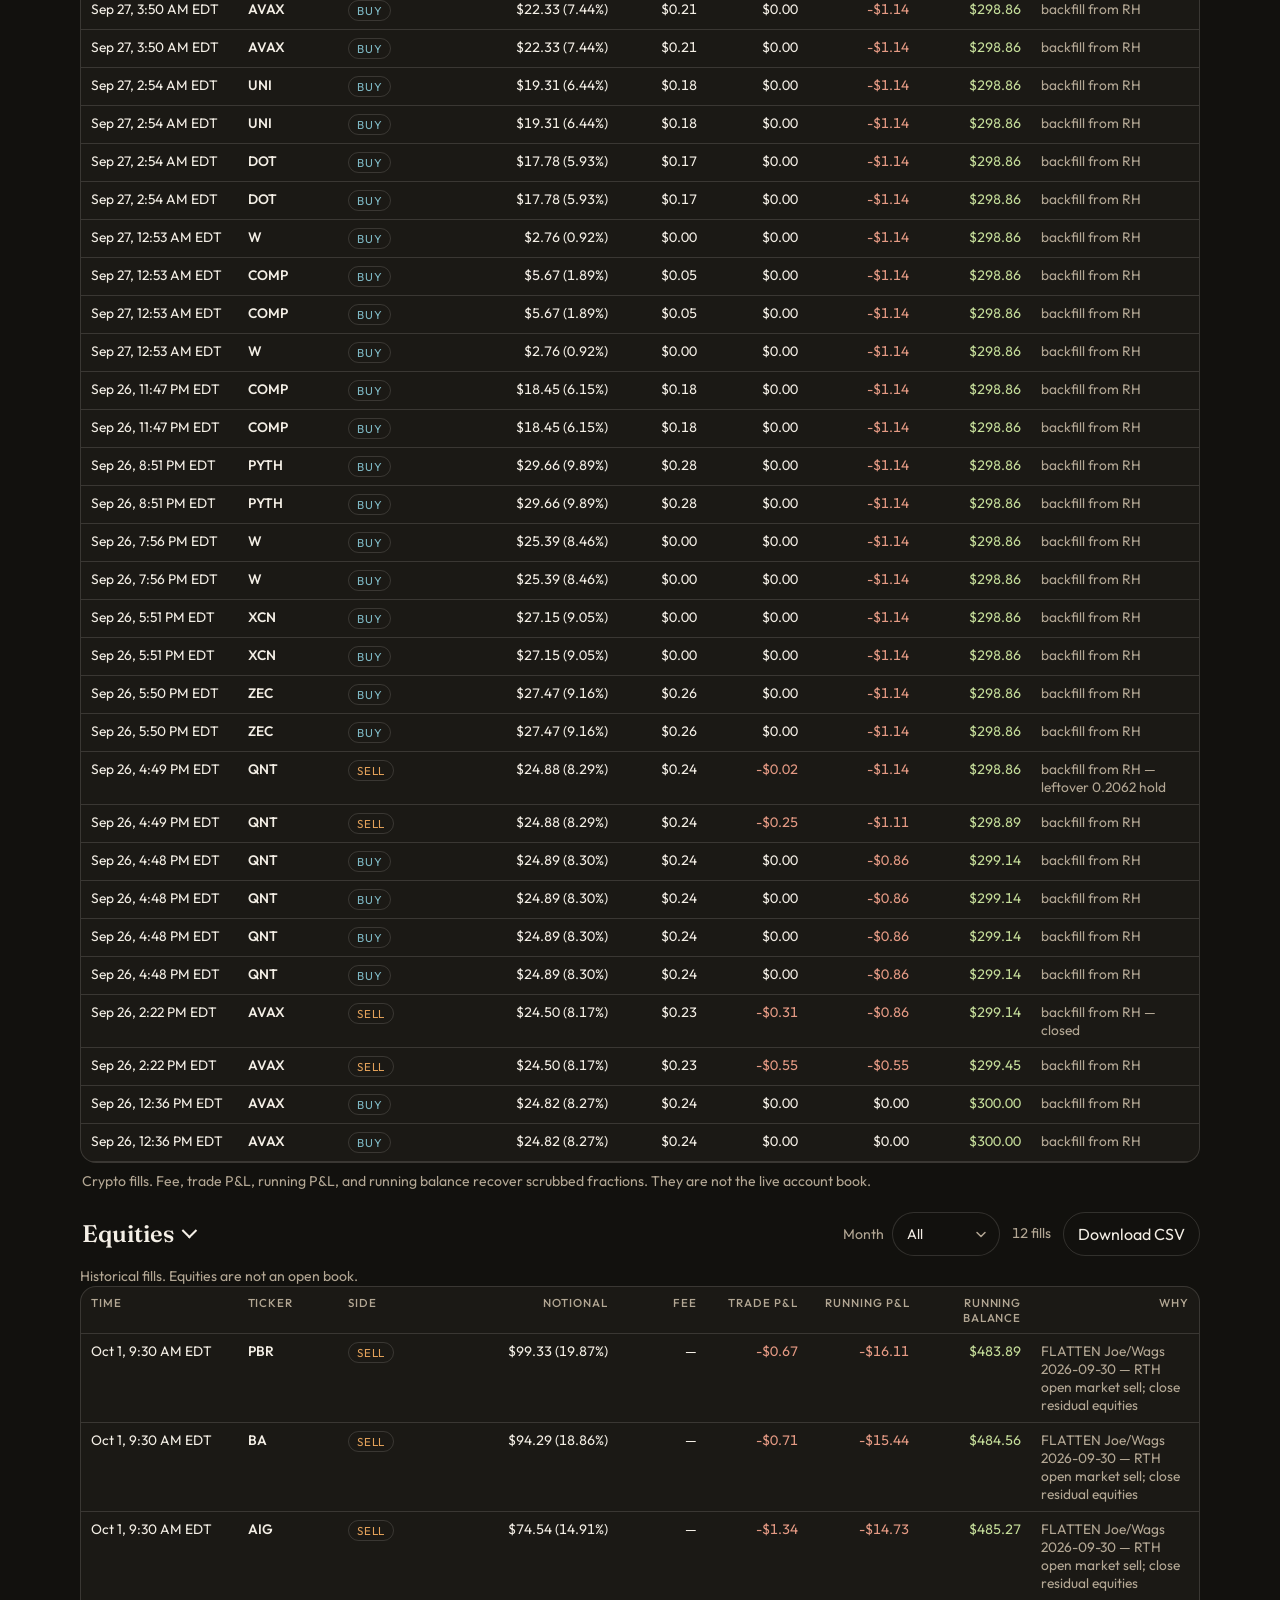
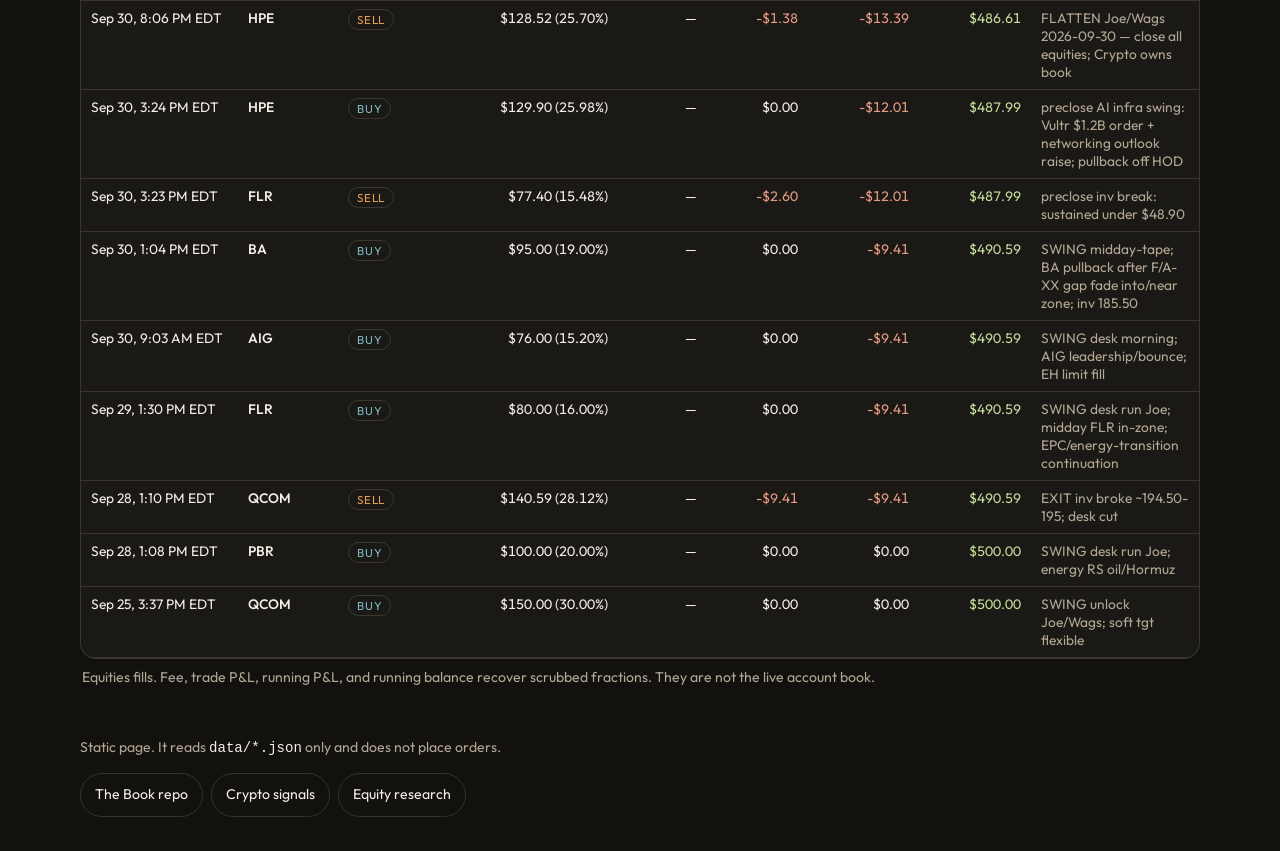
==== commit 4903571c: "Show open nets from kpi_trades on the live card. The export writes each non-zero net, marked with th" ====
--- a/index.html
+++ b/index.html
@@ -36,7 +36,7 @@
     <section class="book-block" id="positions-section" aria-labelledby="positions-heading">
       <div class="block-head">
         <h2 id="positions-heading">Open positions</h2>
-        <p>Names and value from the Agentic account. Each name keeps its own value. Tape coins that are not on that list stay off this table.</p>
+        <p>USD and USDC cash stay on this list. Each other row is an open net from the book, with the same mark as unrealized P&amp;L. A flat name stays off. This is not a second book.</p>
       </div>
       <div id="positions"></div>
     </section>
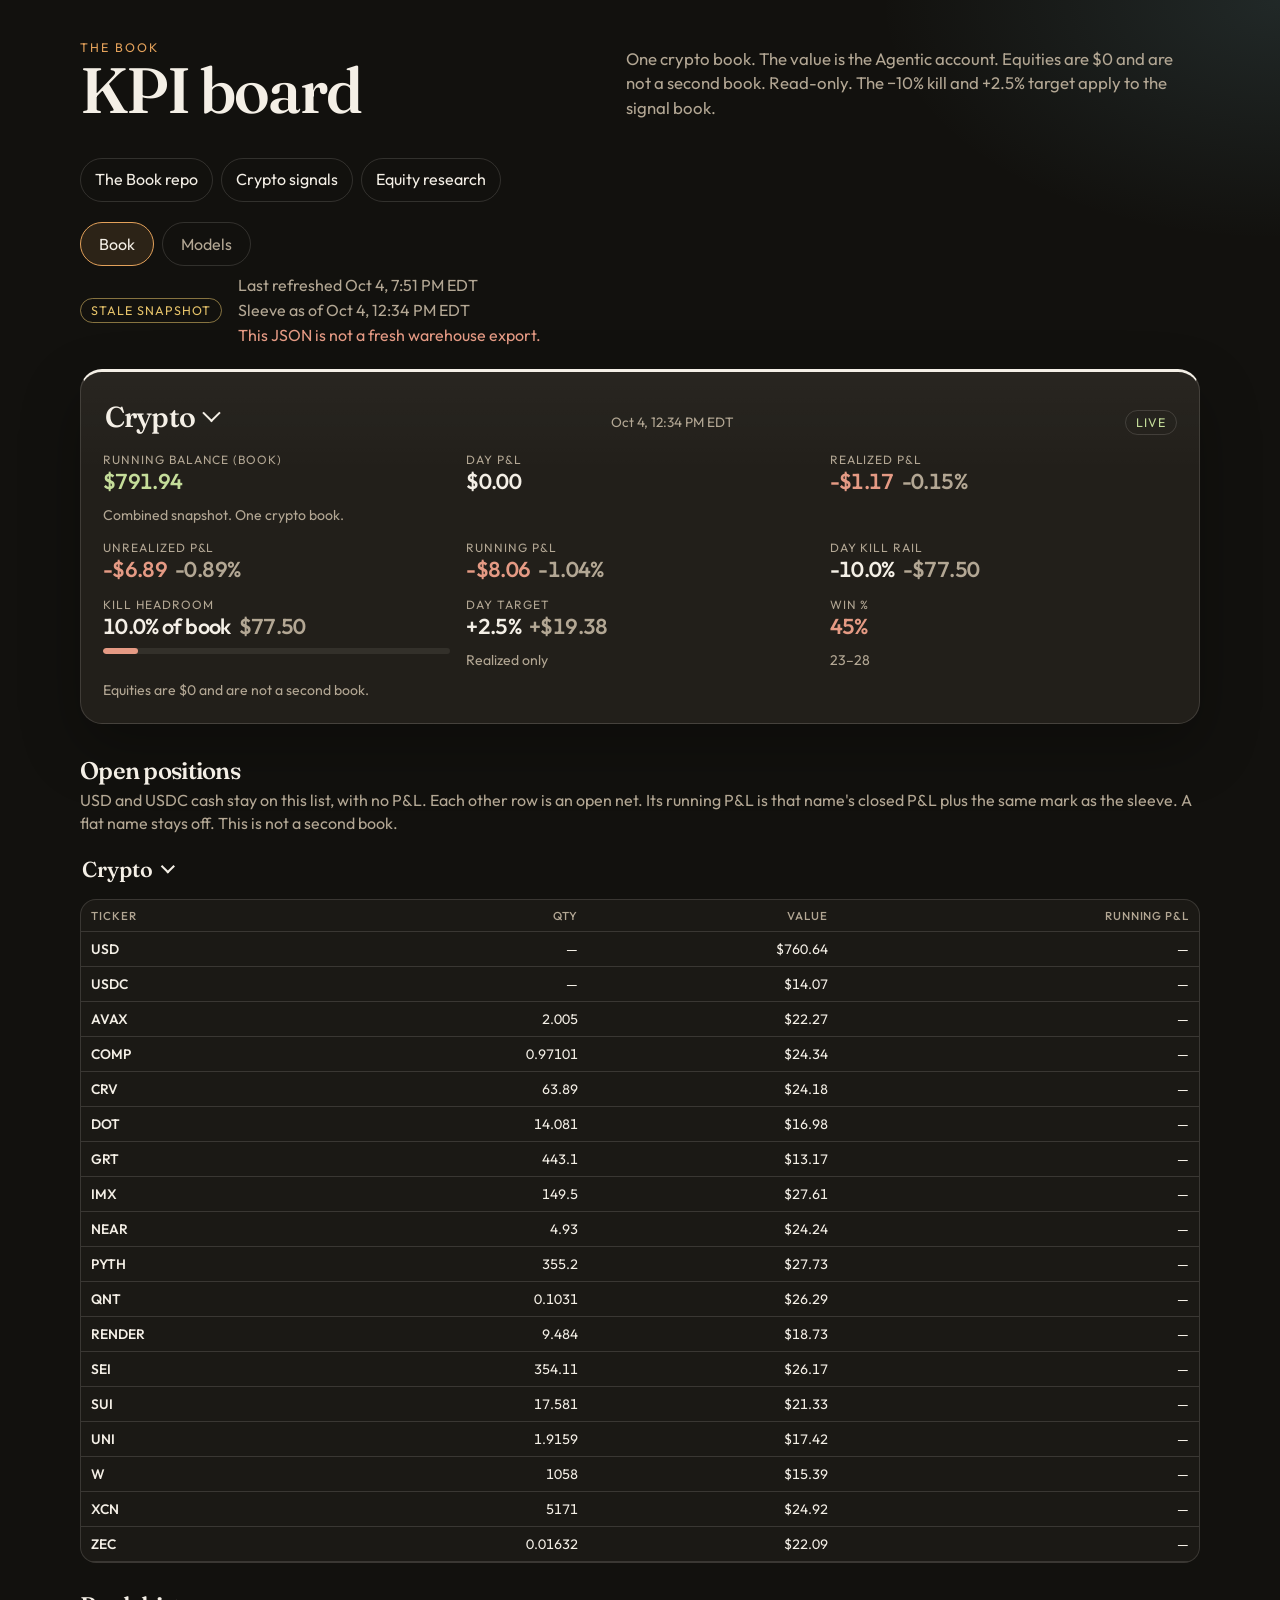
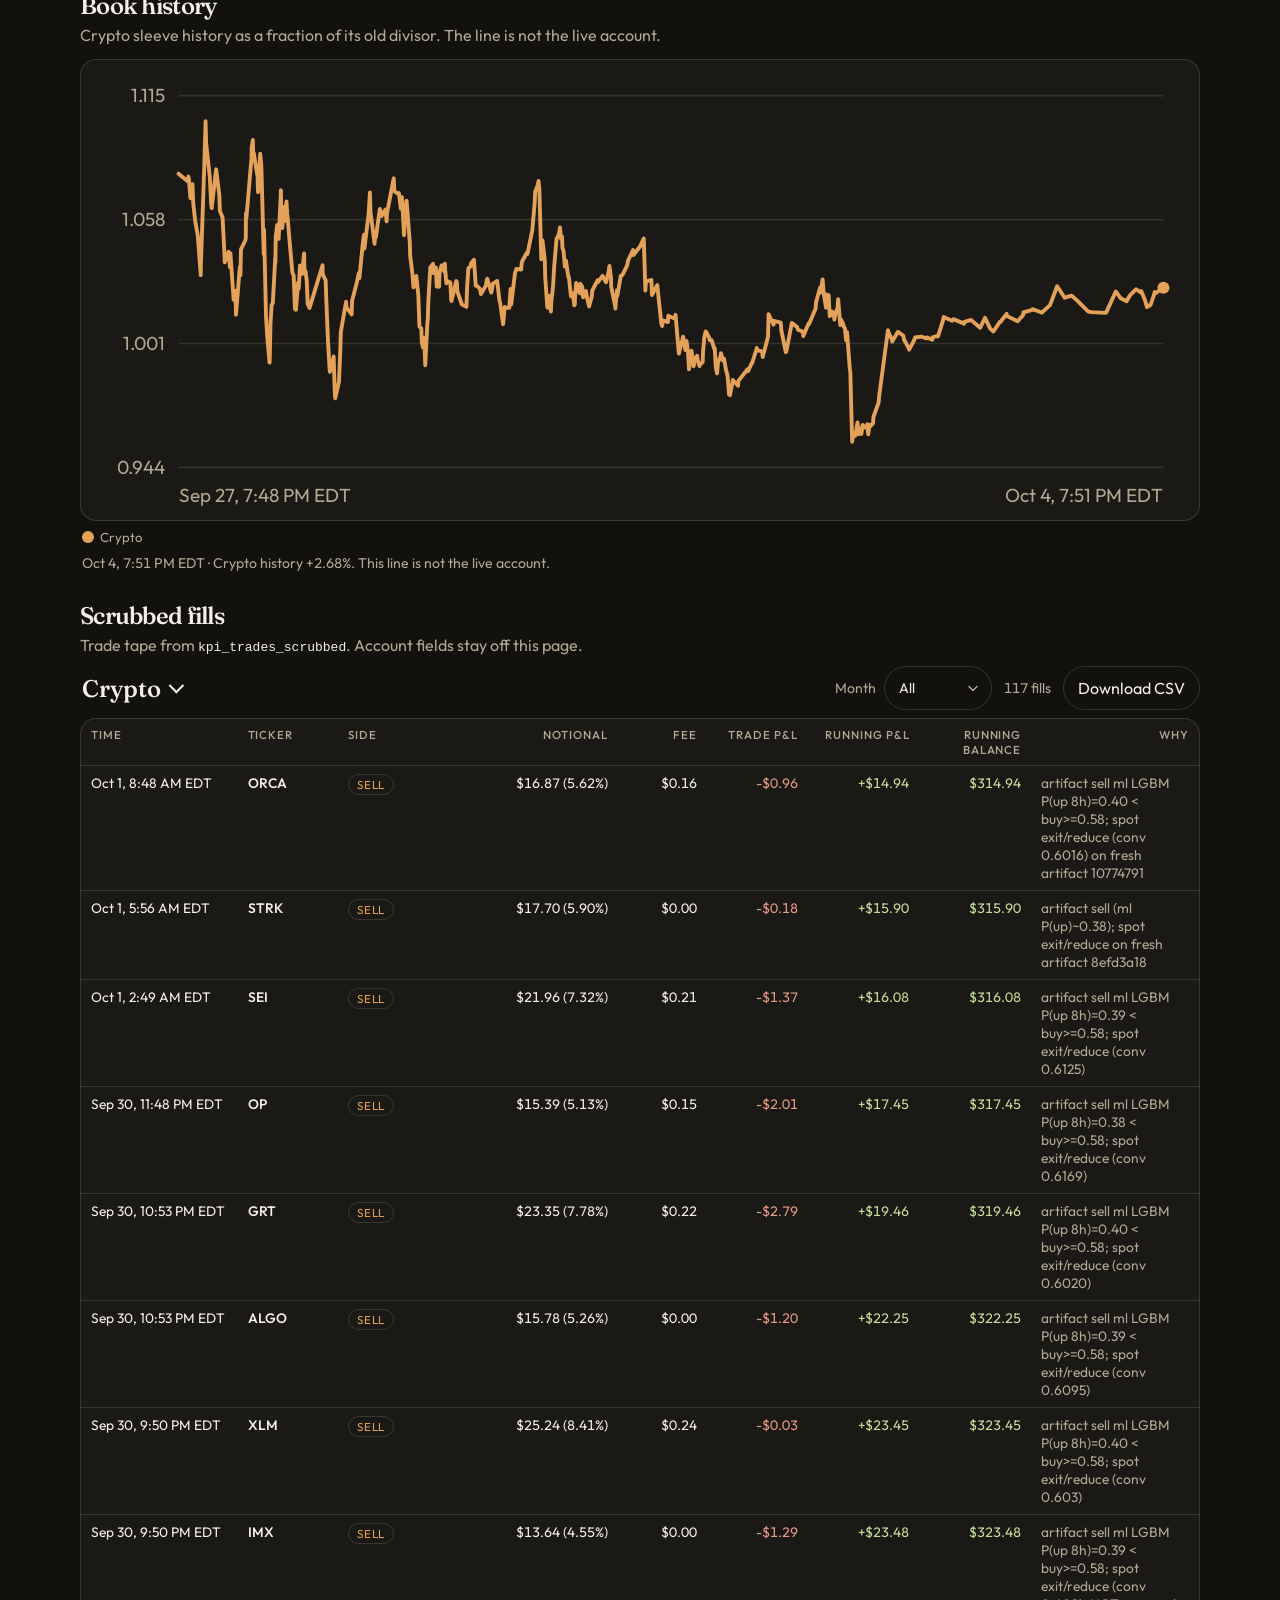
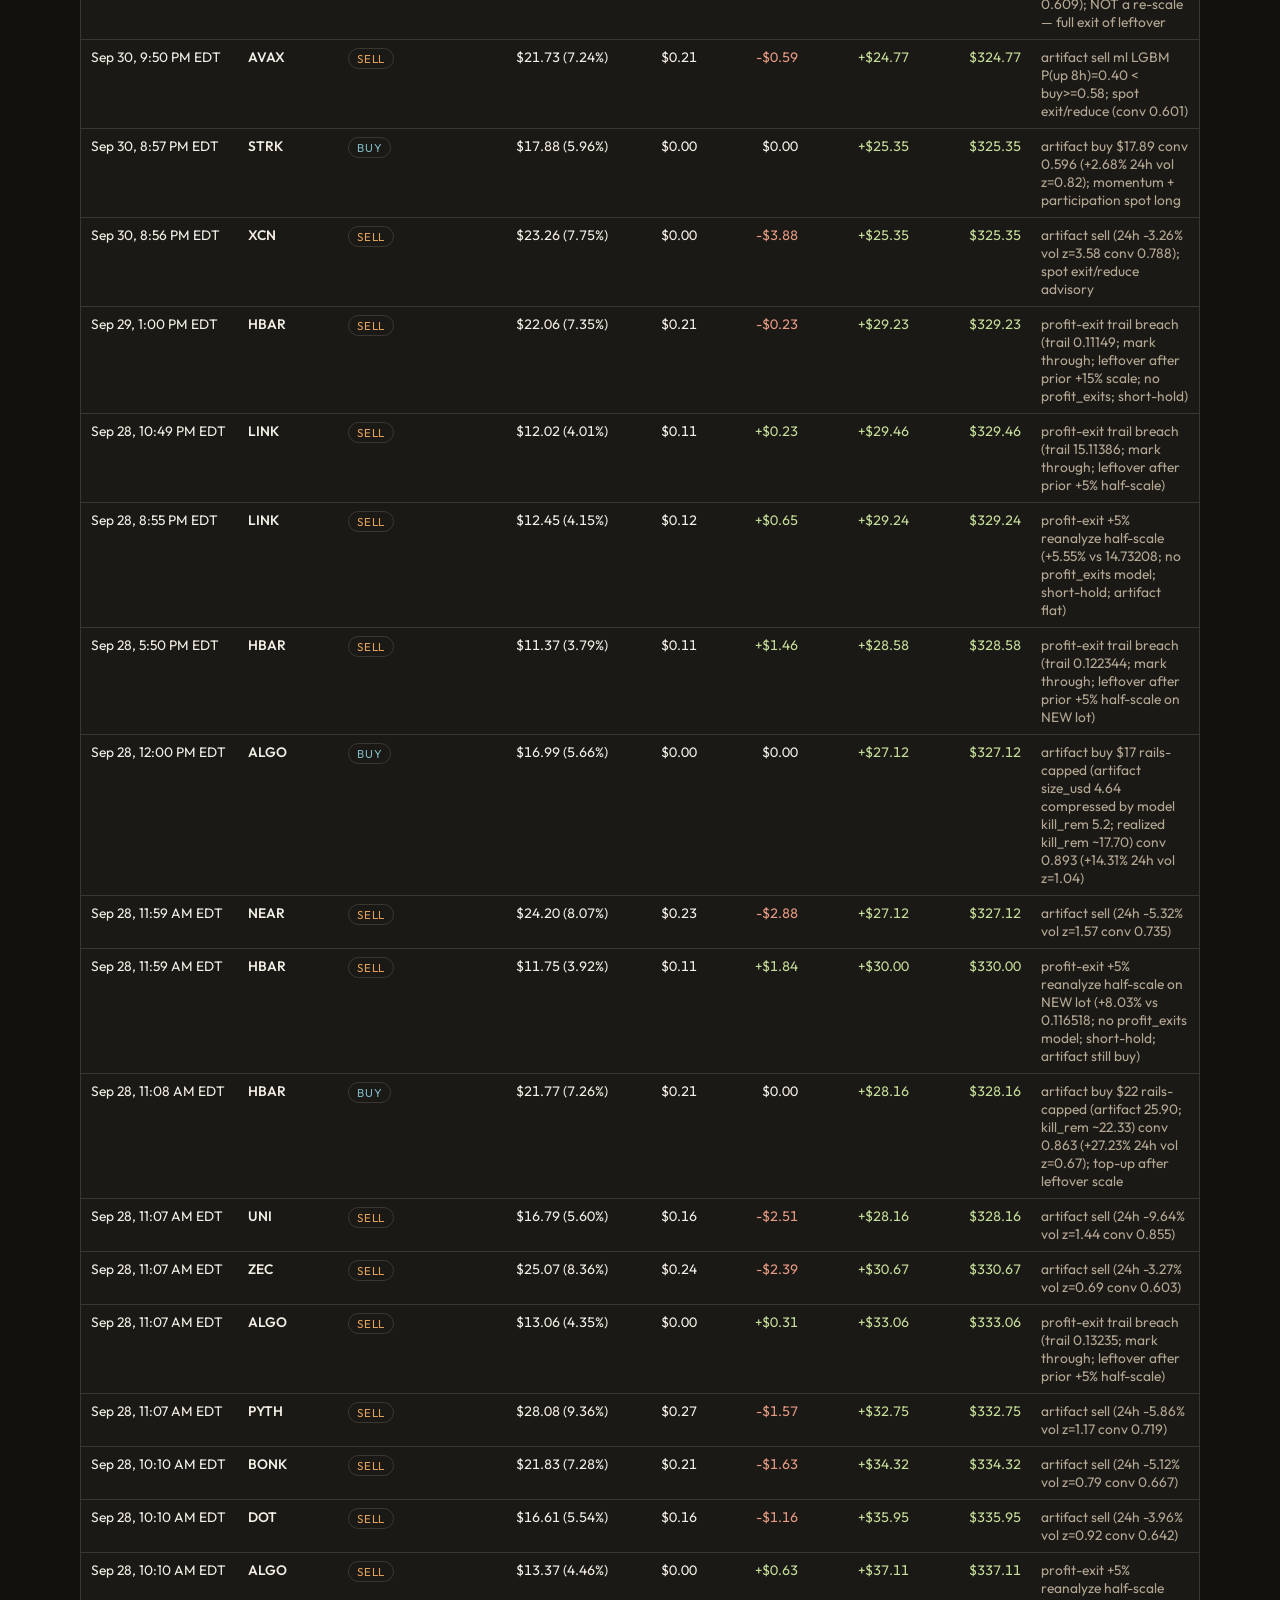
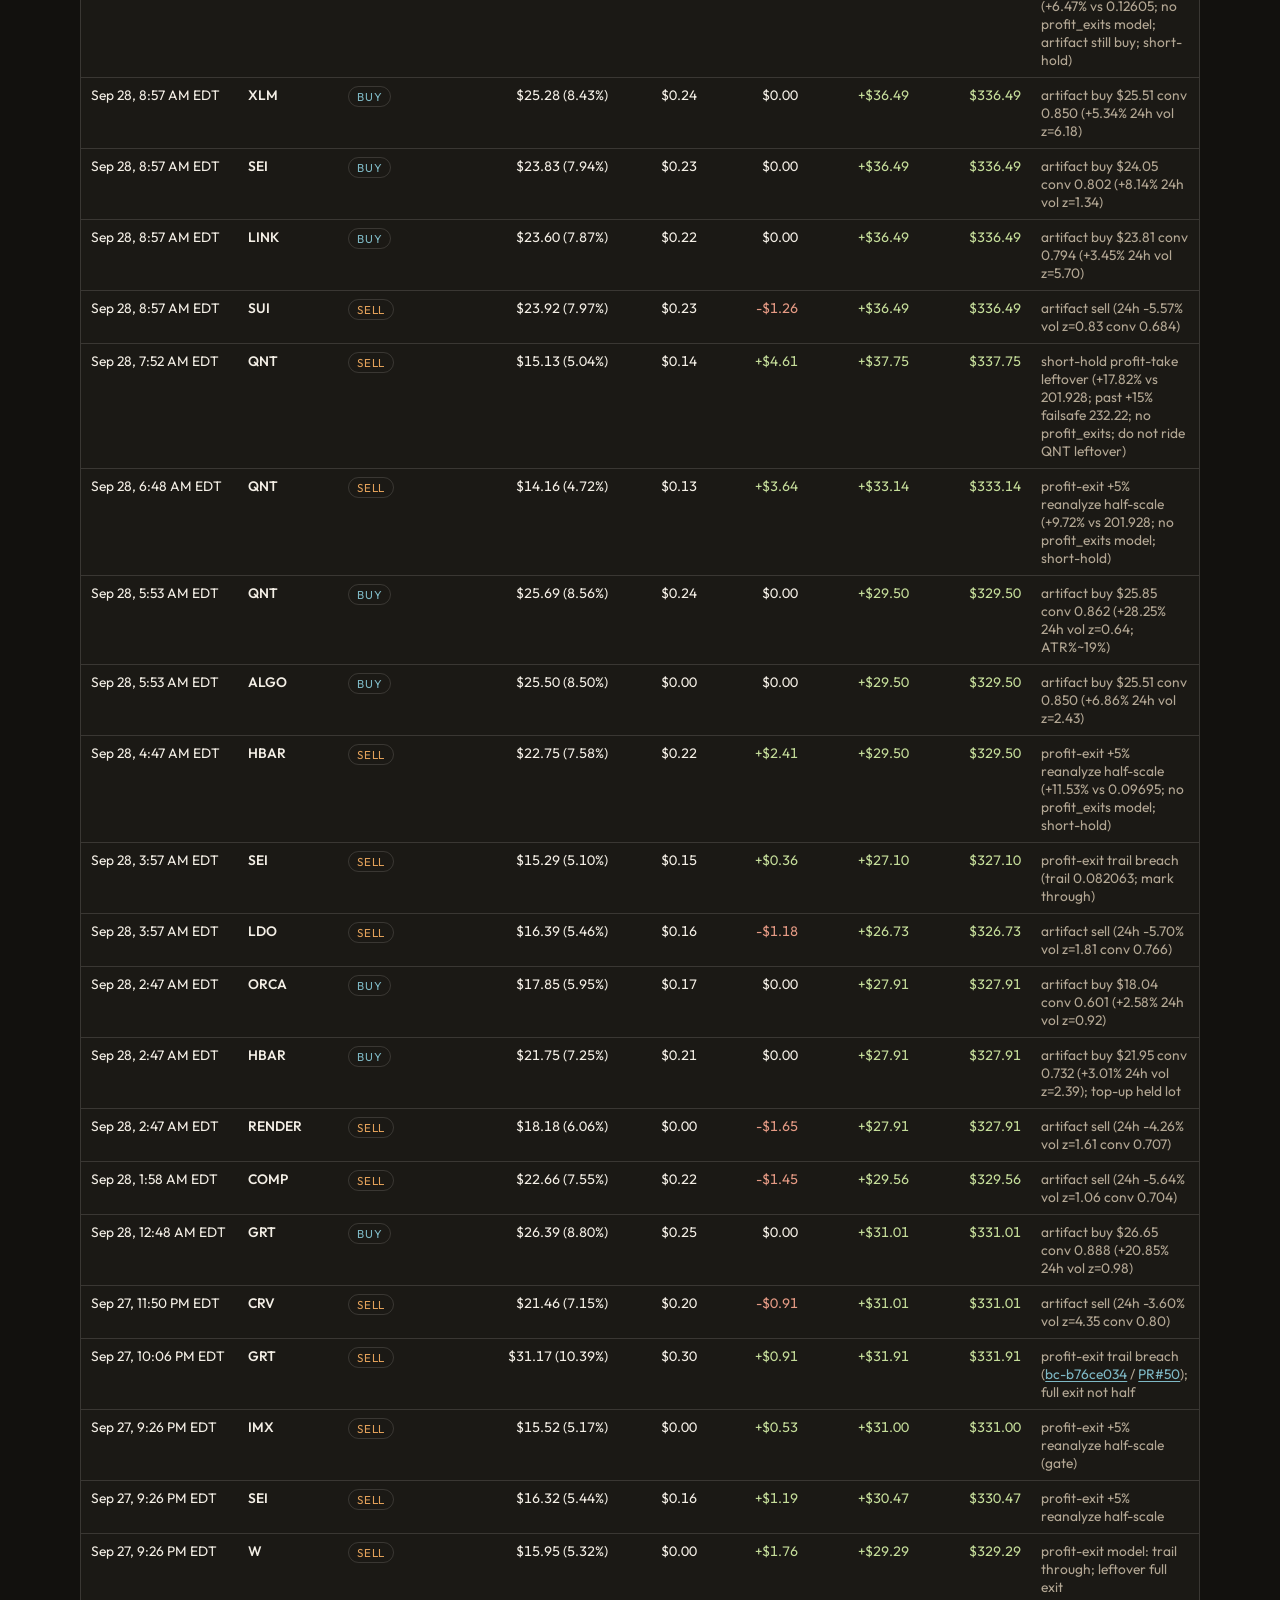
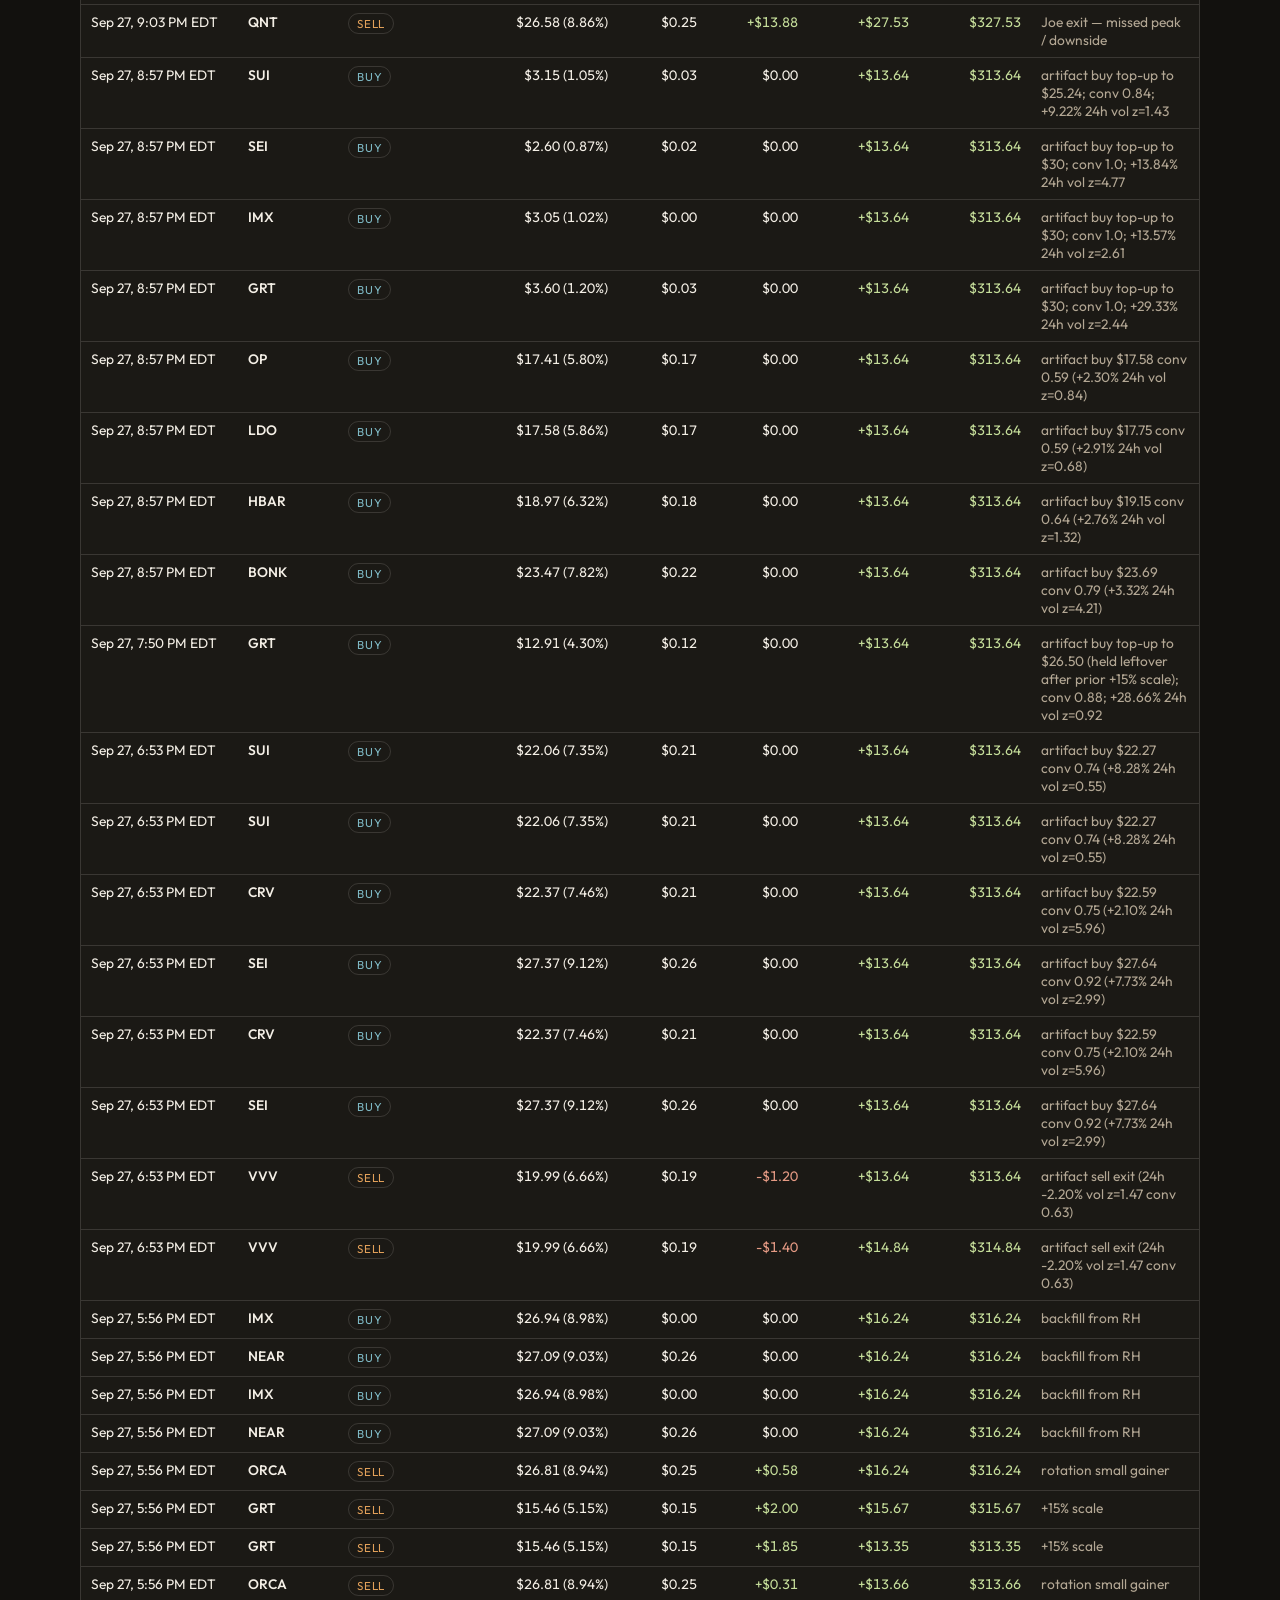
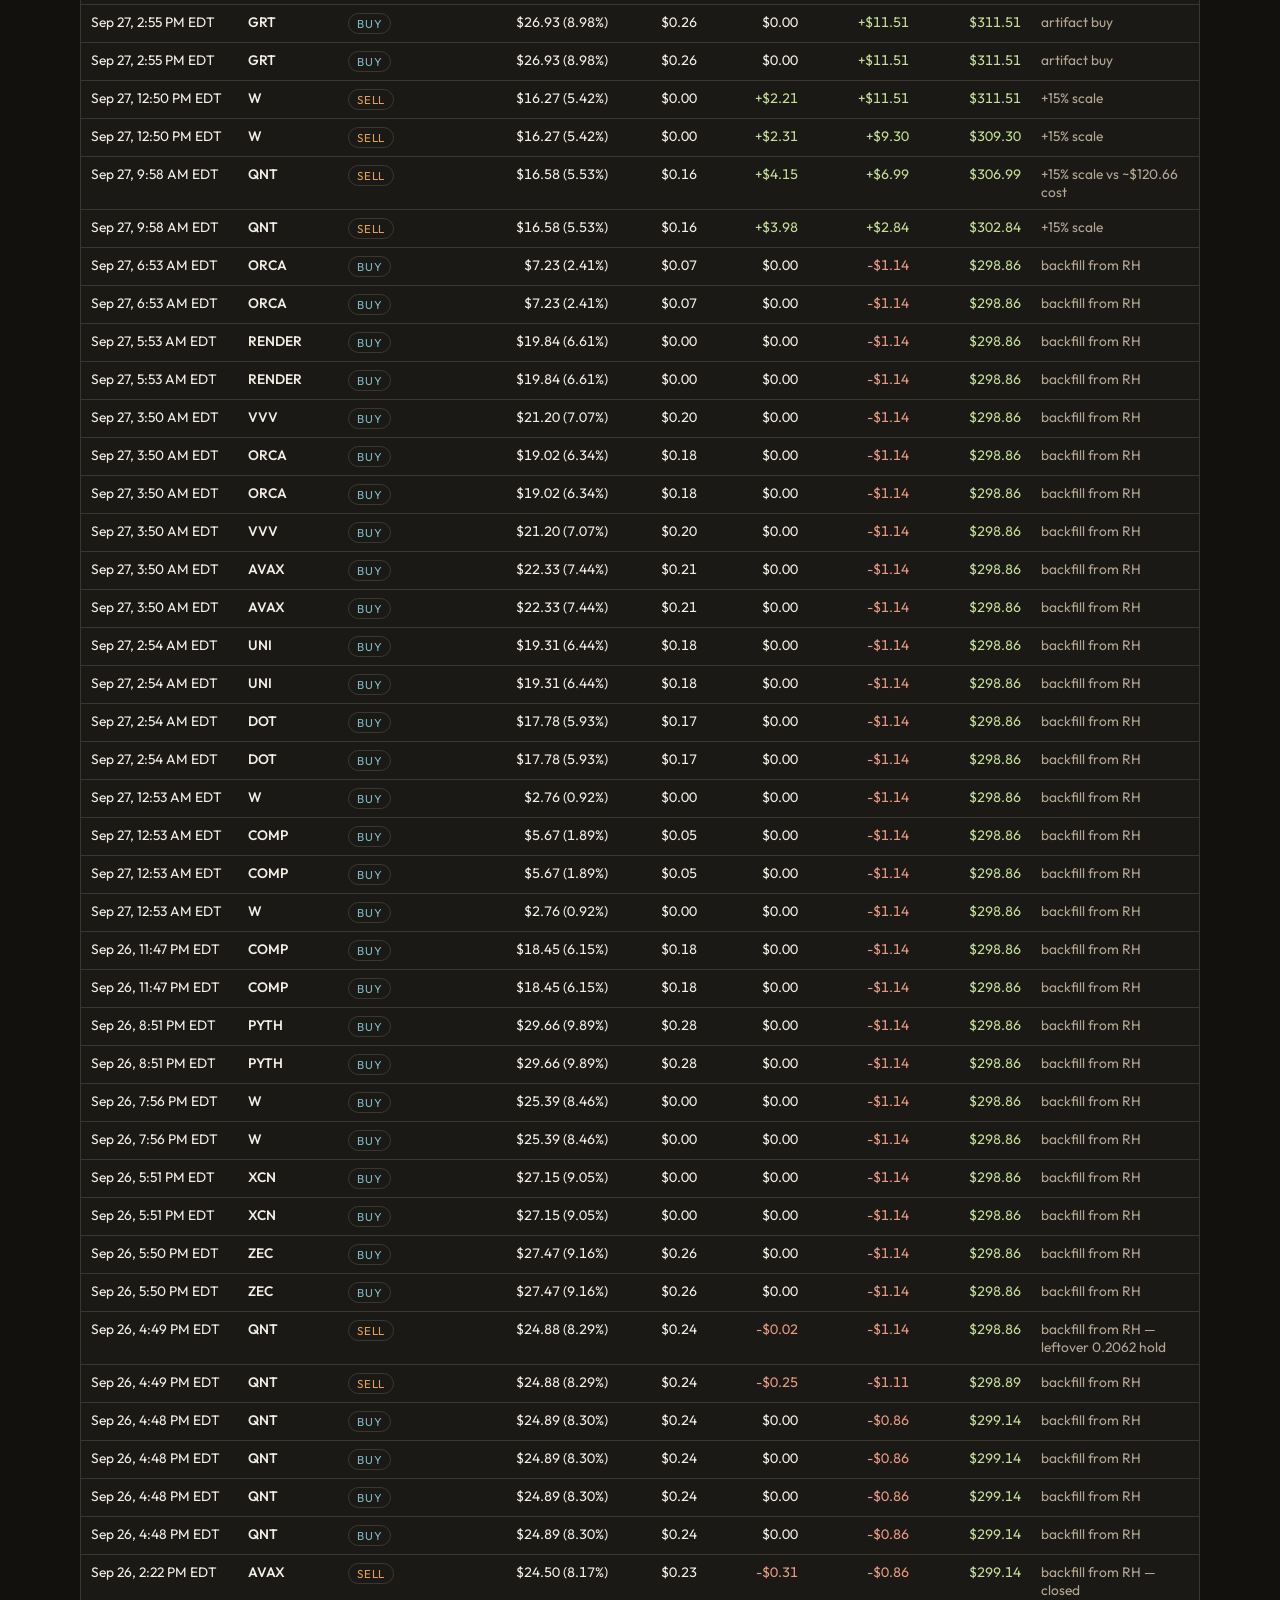
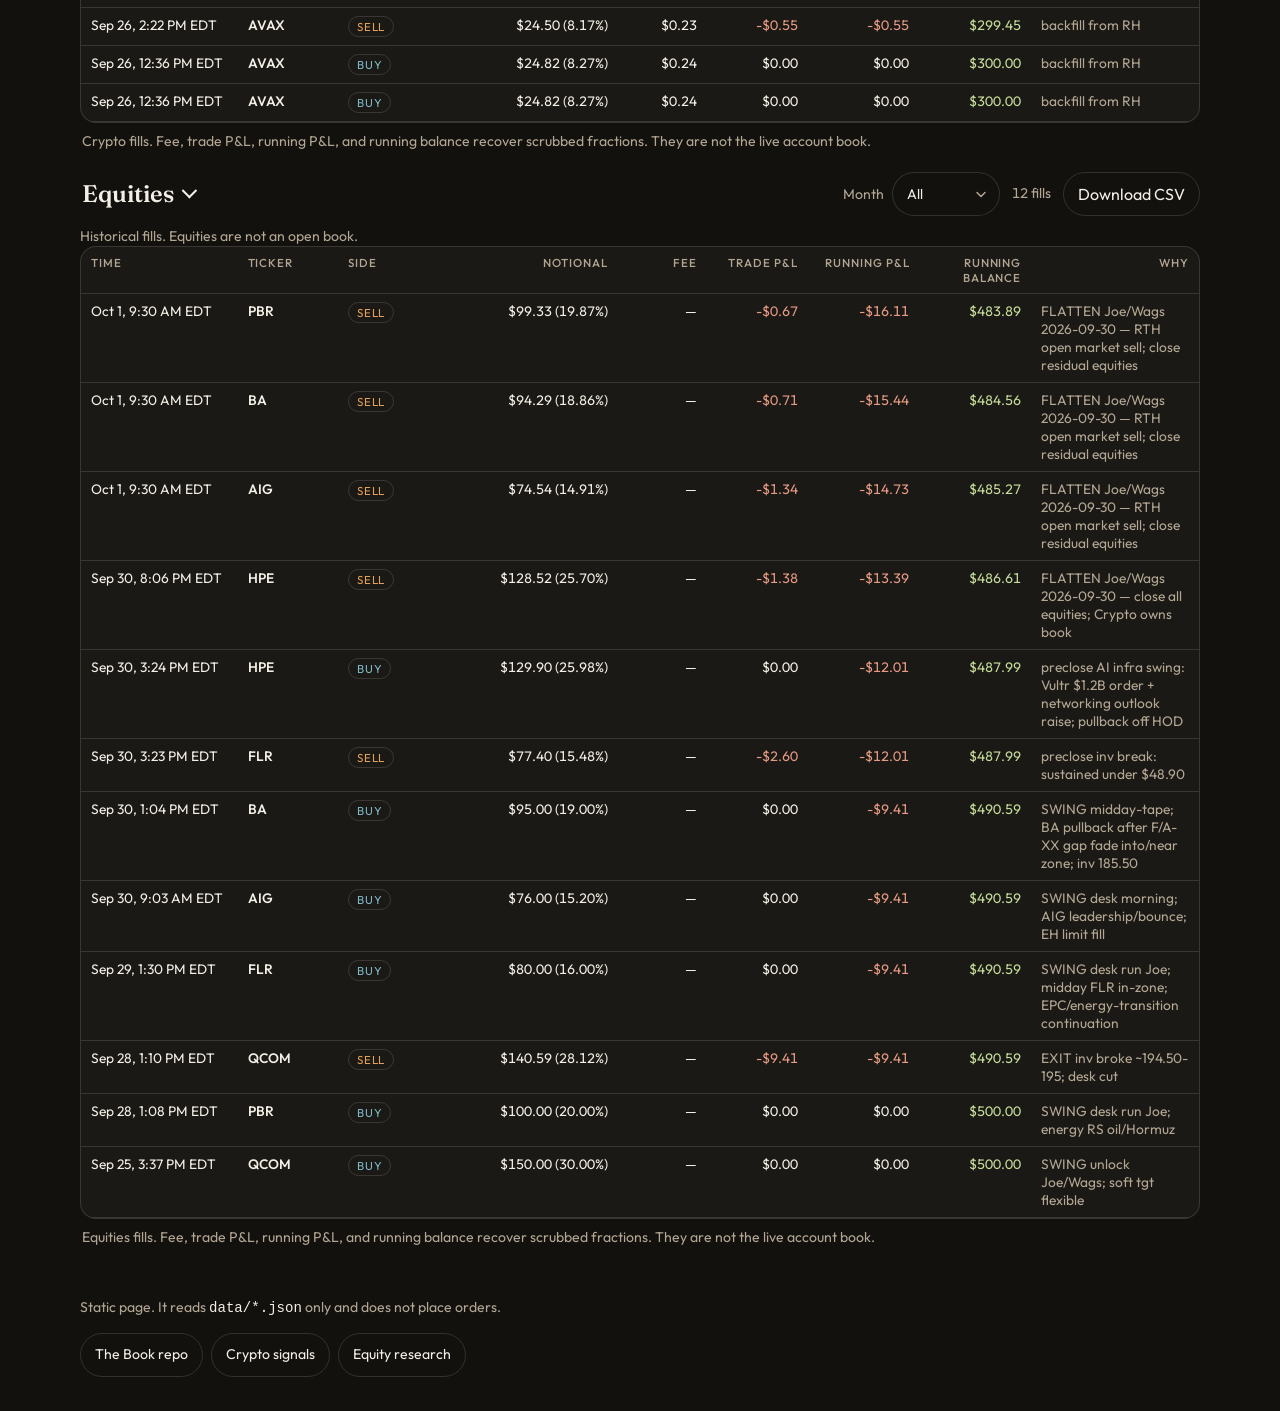
==== commit c71e0f5a: "Show each open position's running P&L on the card. Running P&L is that ticker's close pnl_trade_usd " ====
--- a/index.html
+++ b/index.html
@@ -36,7 +36,7 @@
     <section class="book-block" id="positions-section" aria-labelledby="positions-heading">
       <div class="block-head">
         <h2 id="positions-heading">Open positions</h2>
-        <p>USD and USDC cash stay on this list. Each other row is an open net from the book, with the same mark as unrealized P&amp;L. A flat name stays off. This is not a second book.</p>
+        <p>USD and USDC cash stay on this list, with no P&amp;L. Each other row is an open net. Its running P&amp;L is that name's closed P&amp;L plus the same mark as the sleeve. A flat name stays off. This is not a second book.</p>
       </div>
       <div id="positions"></div>
     </section>
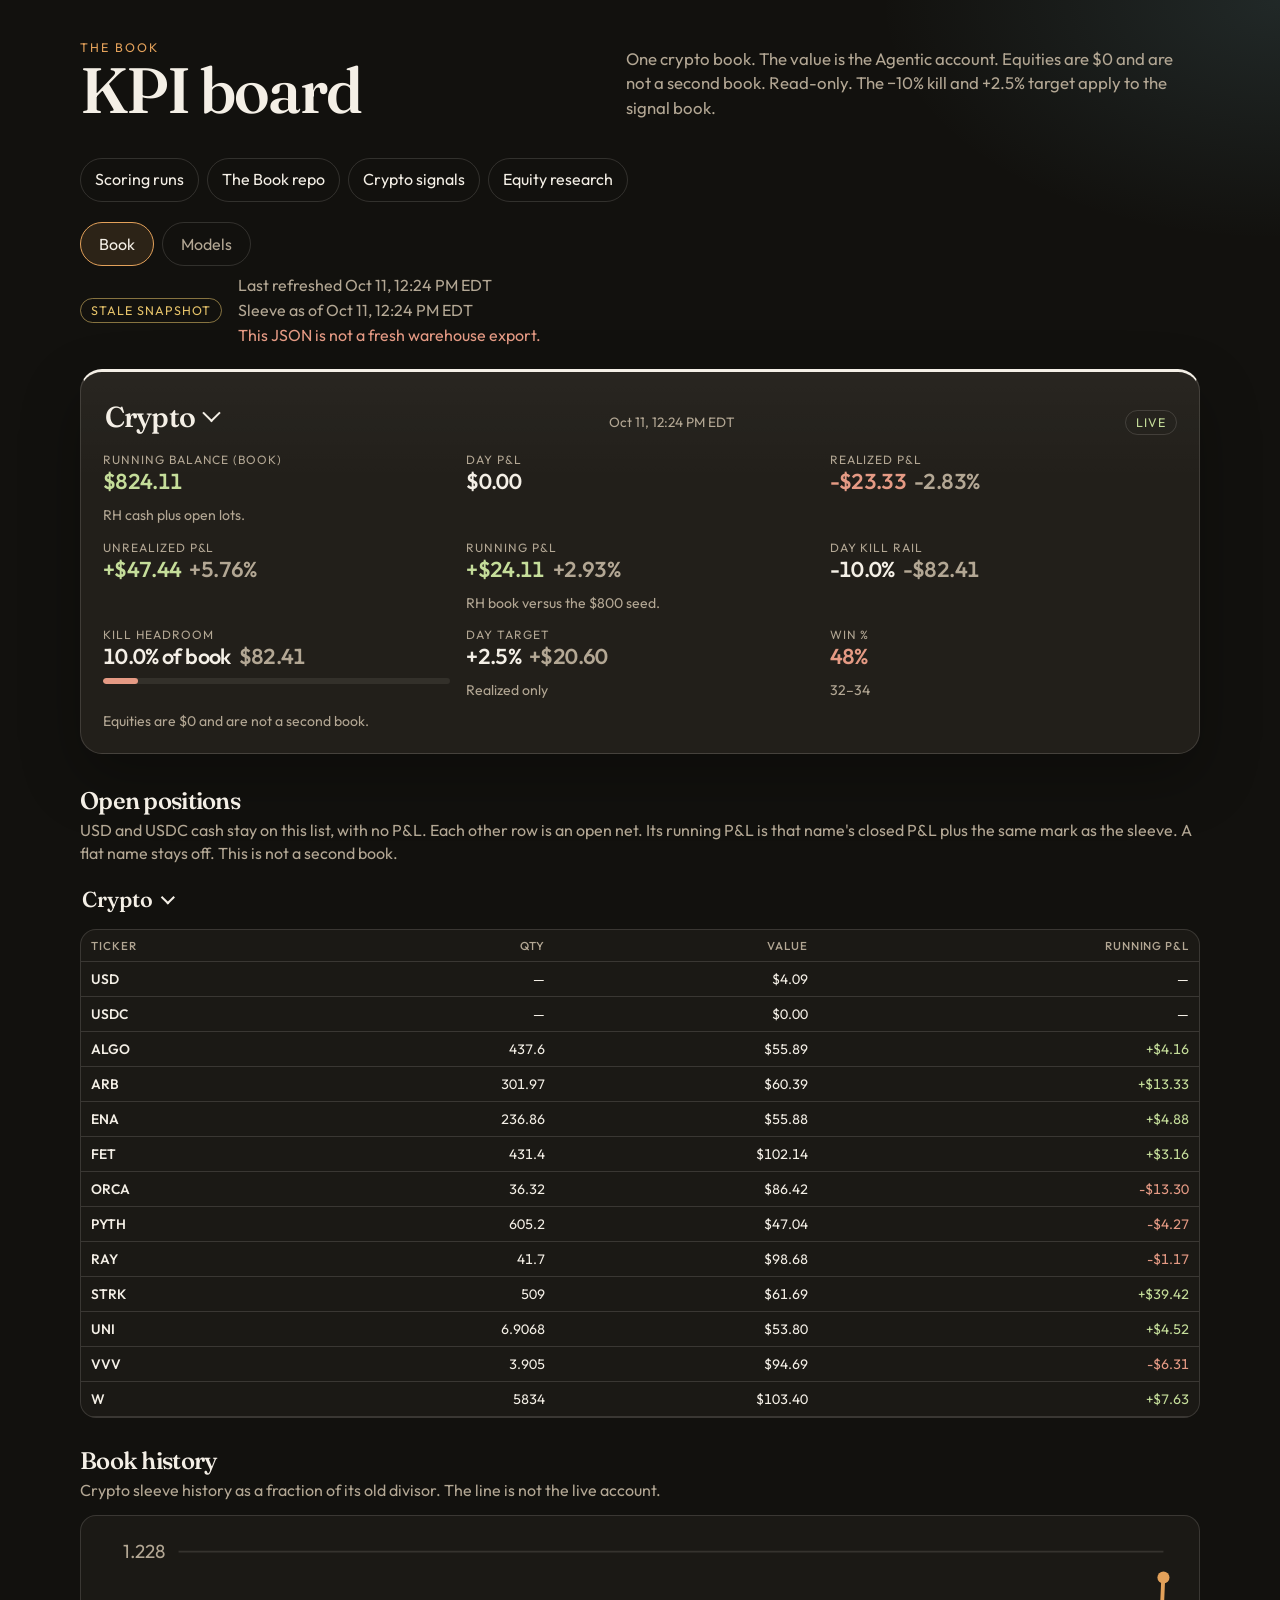
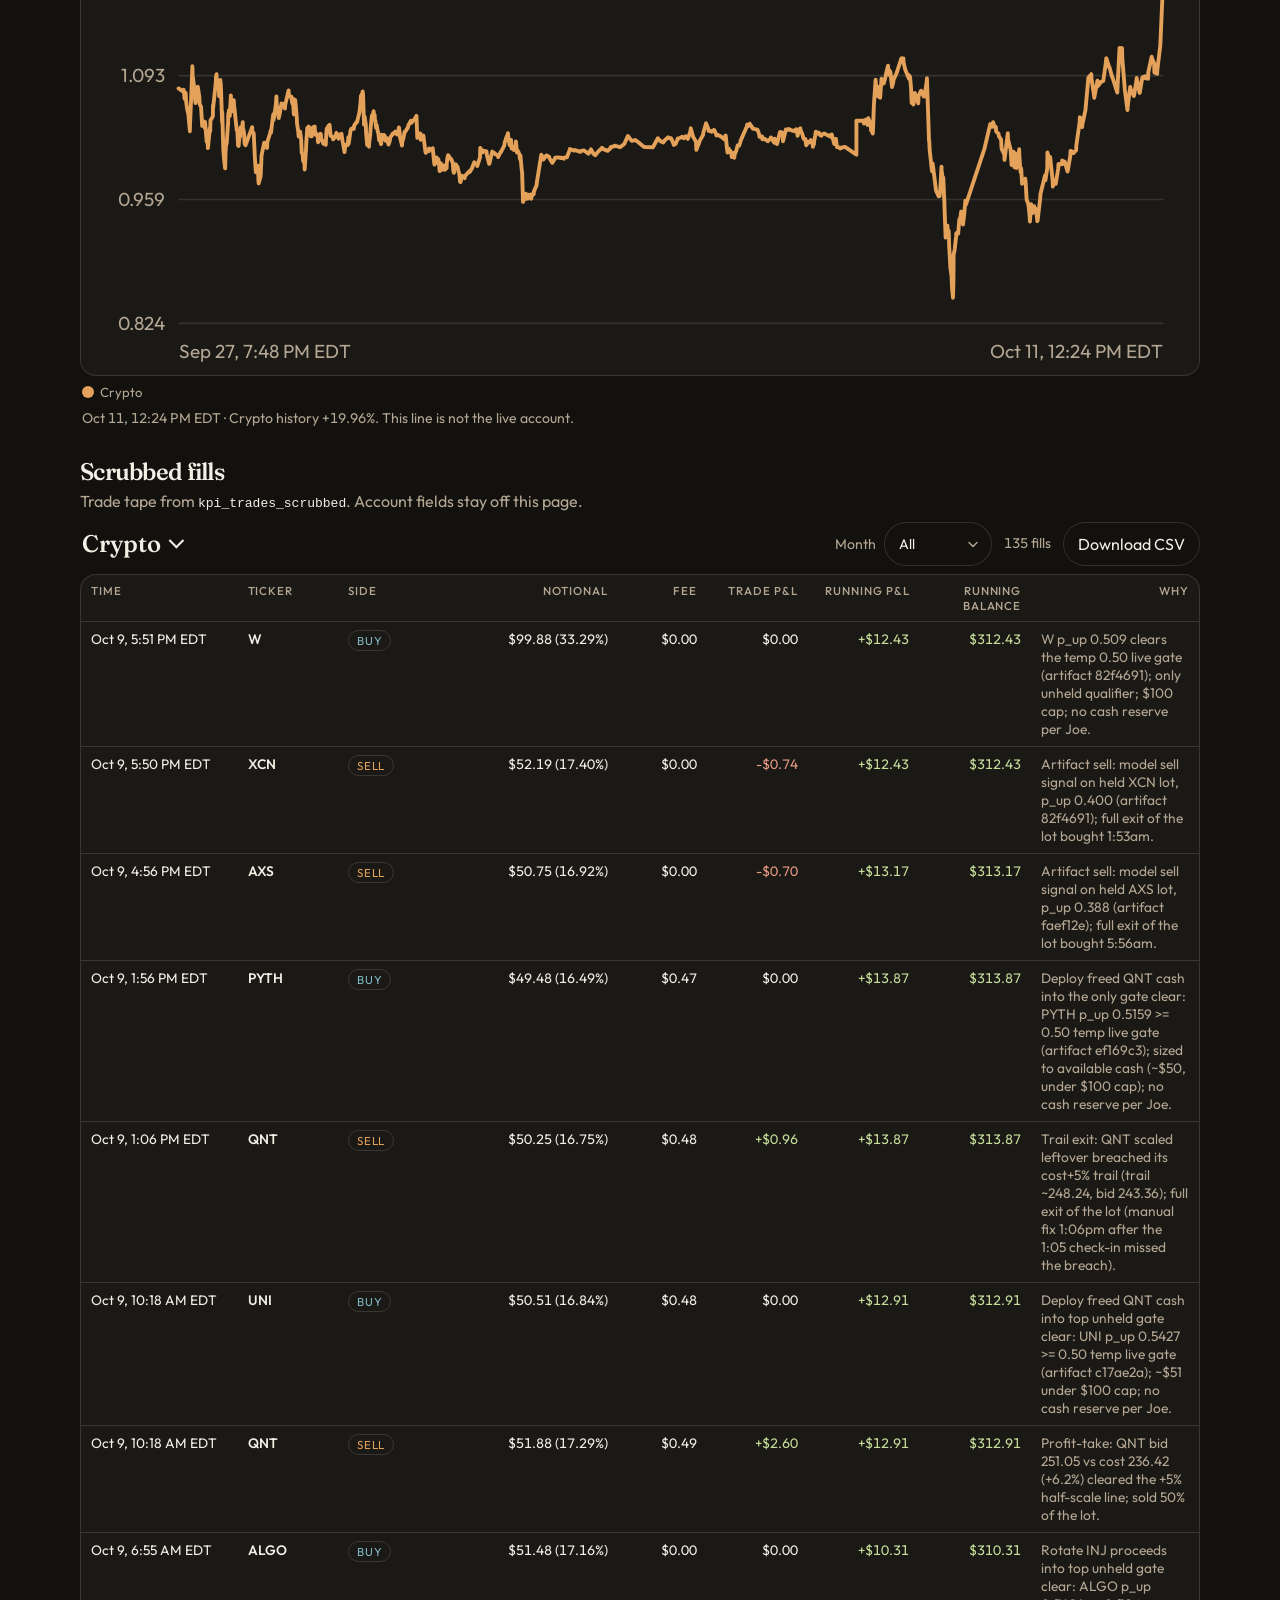
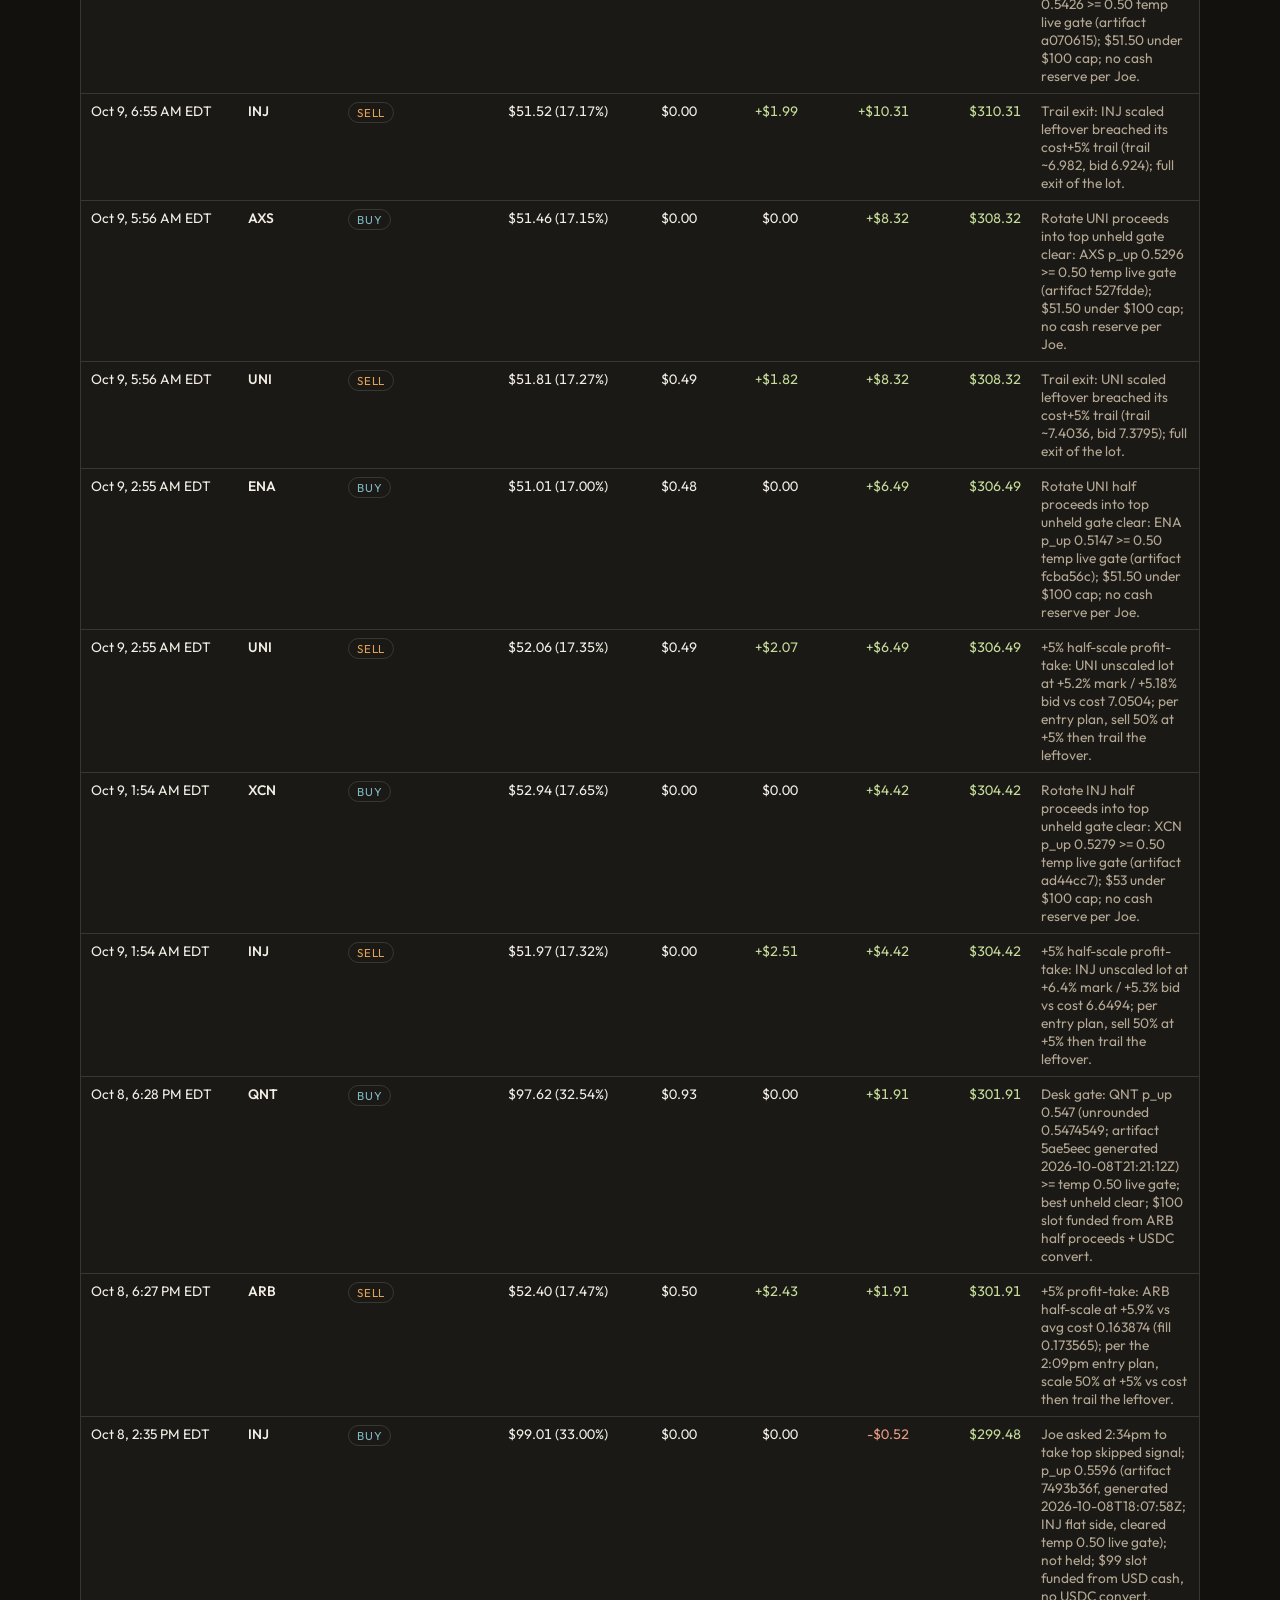
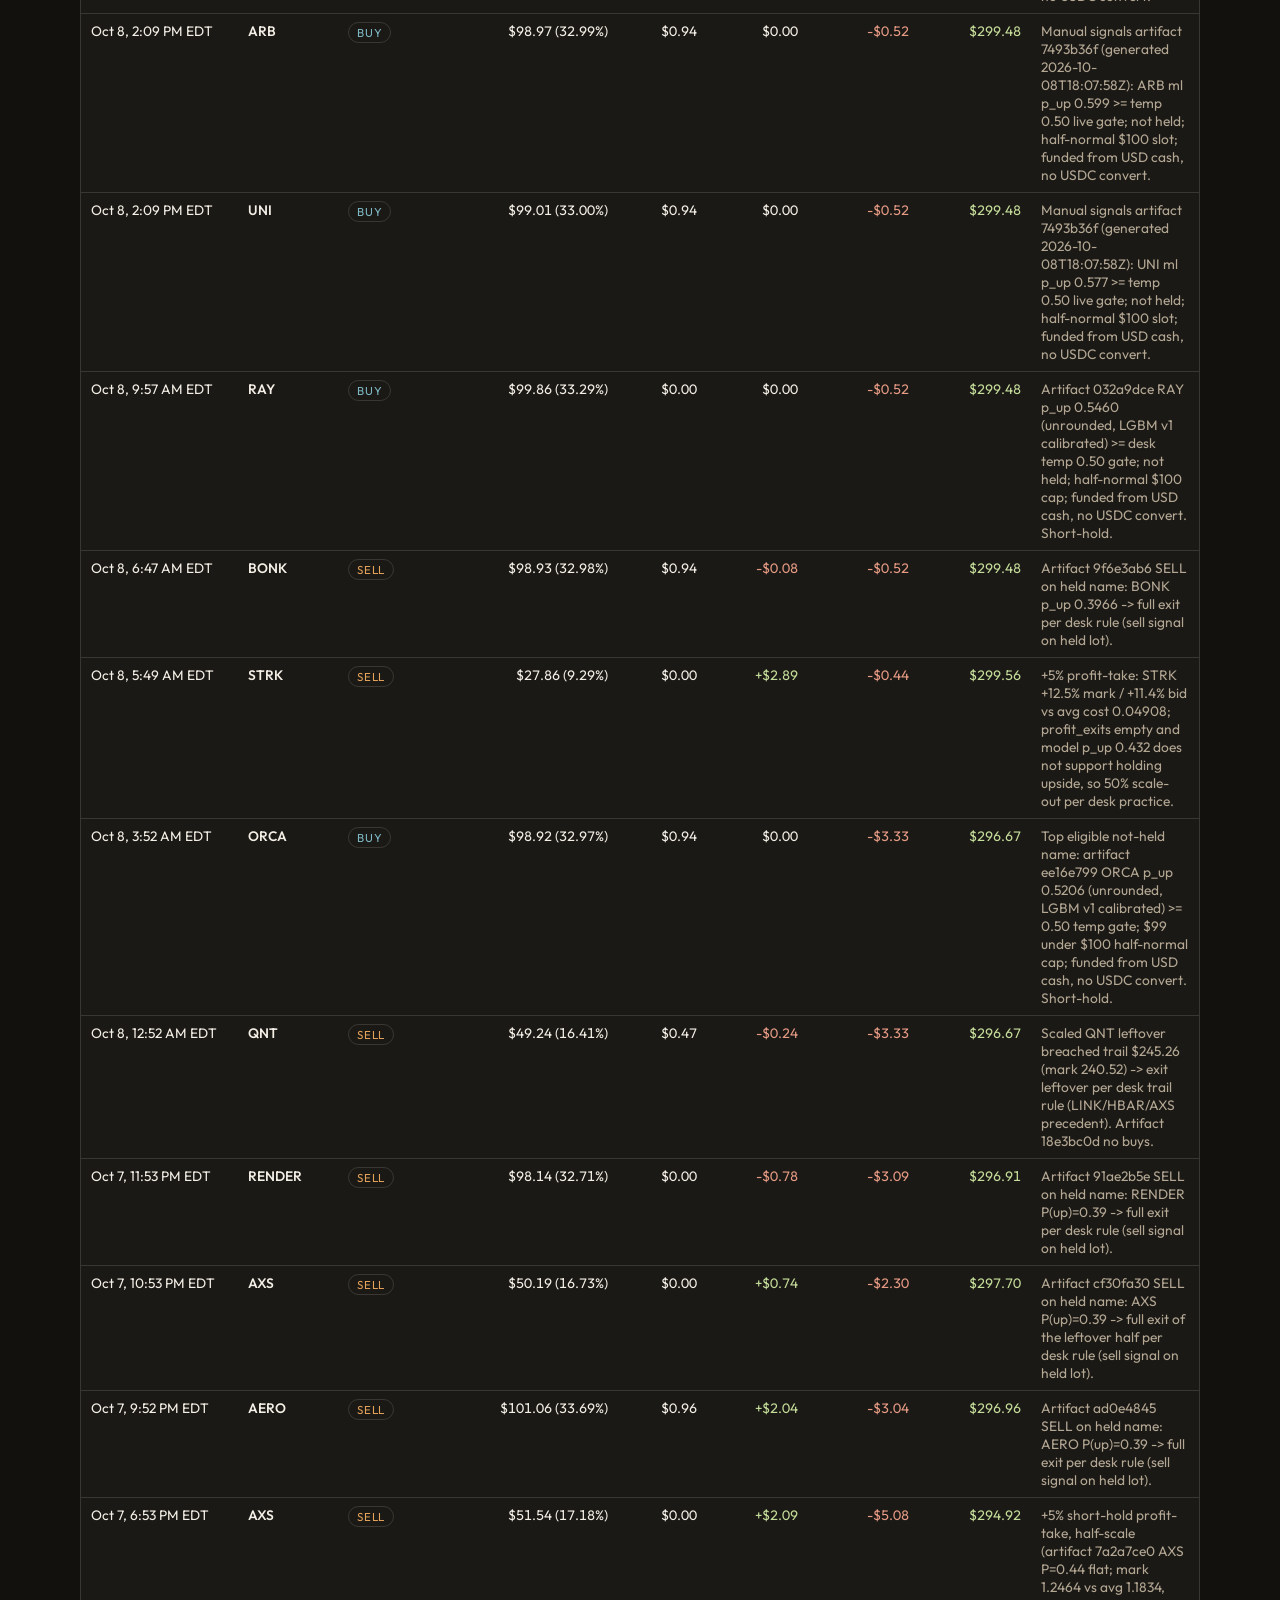
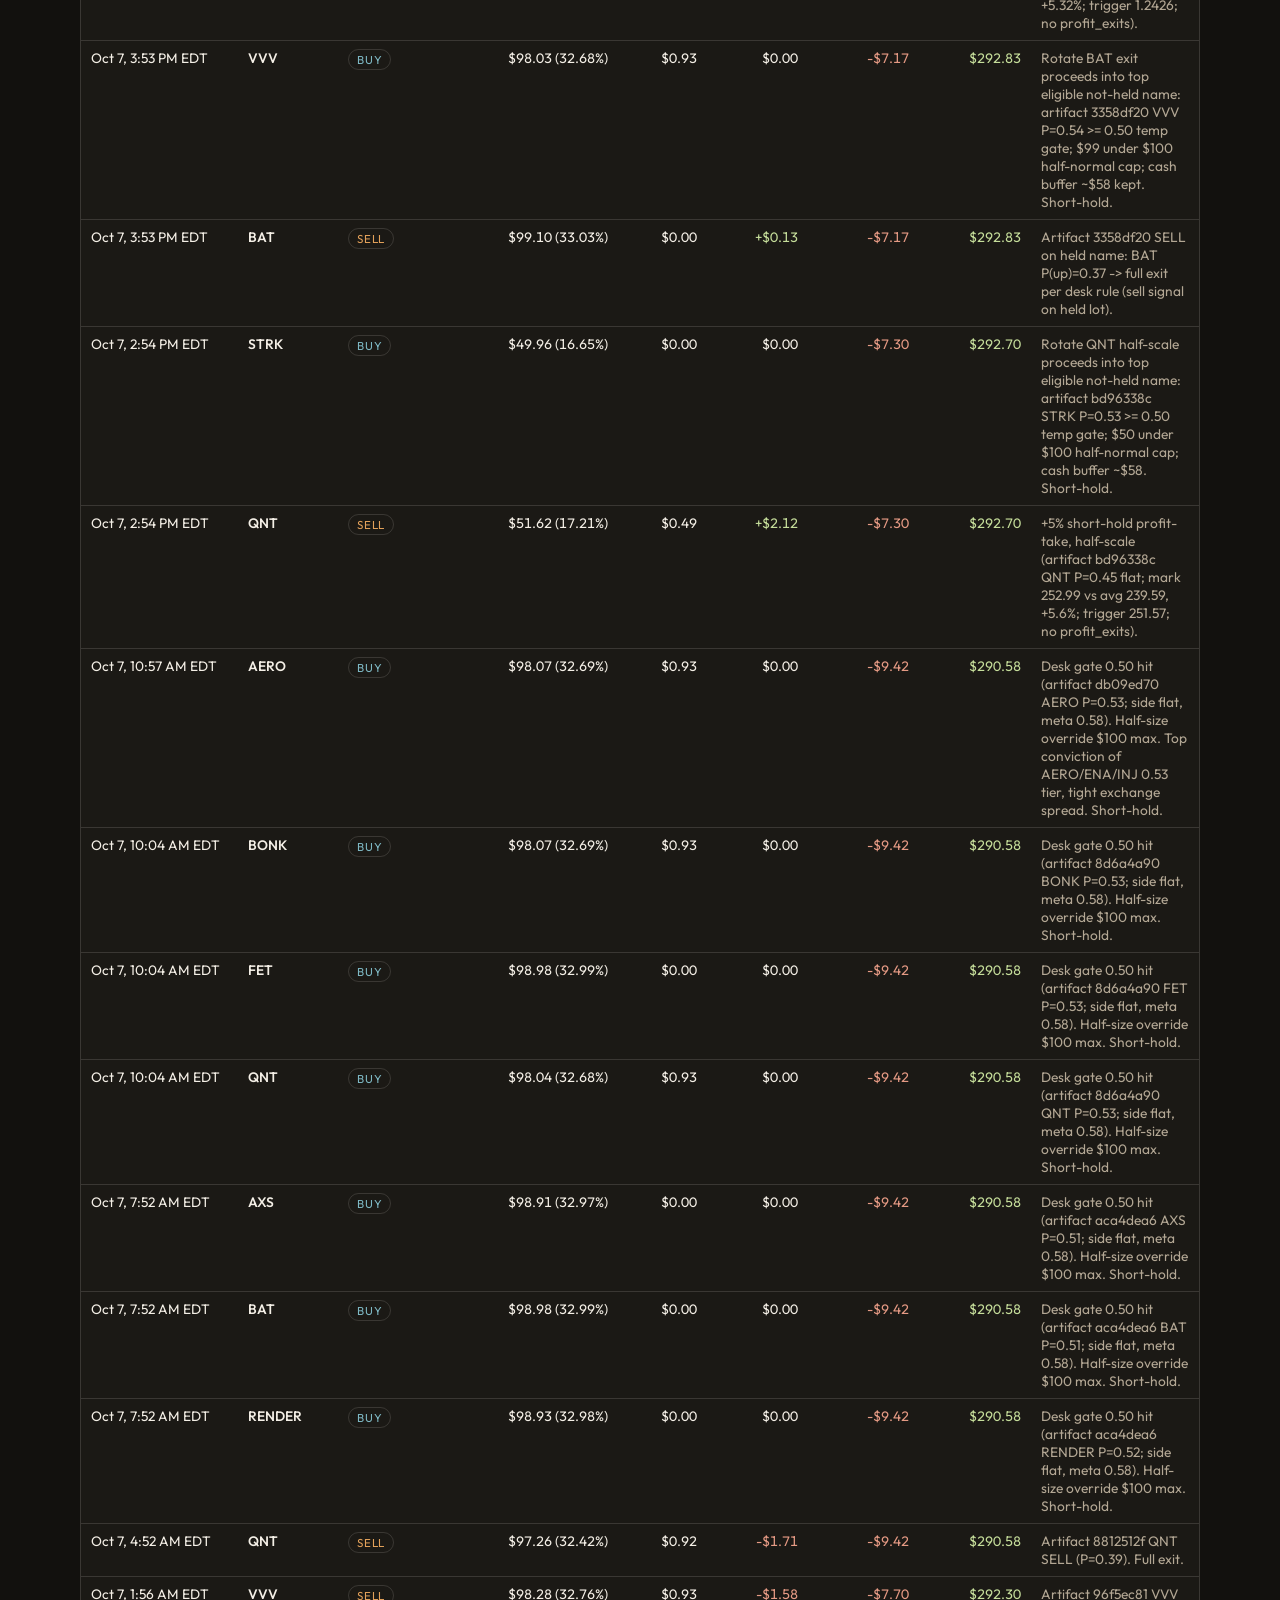
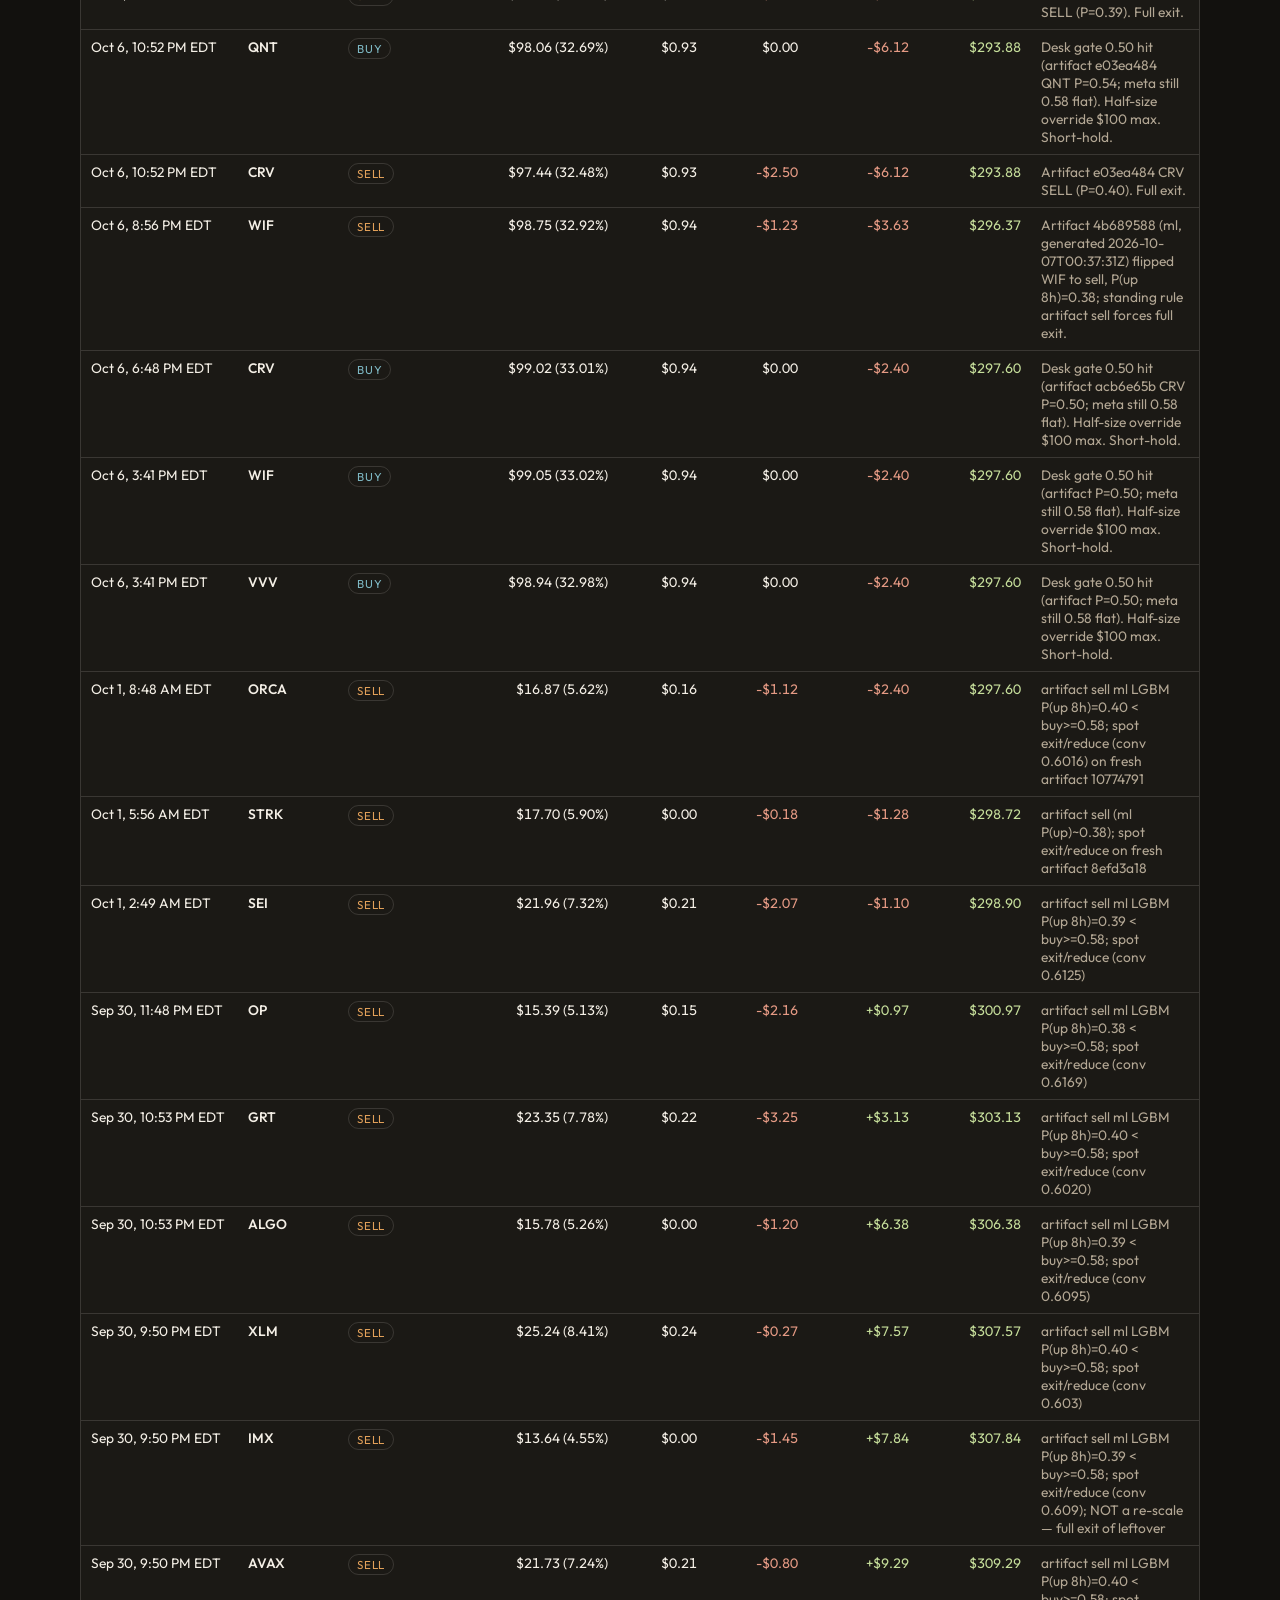
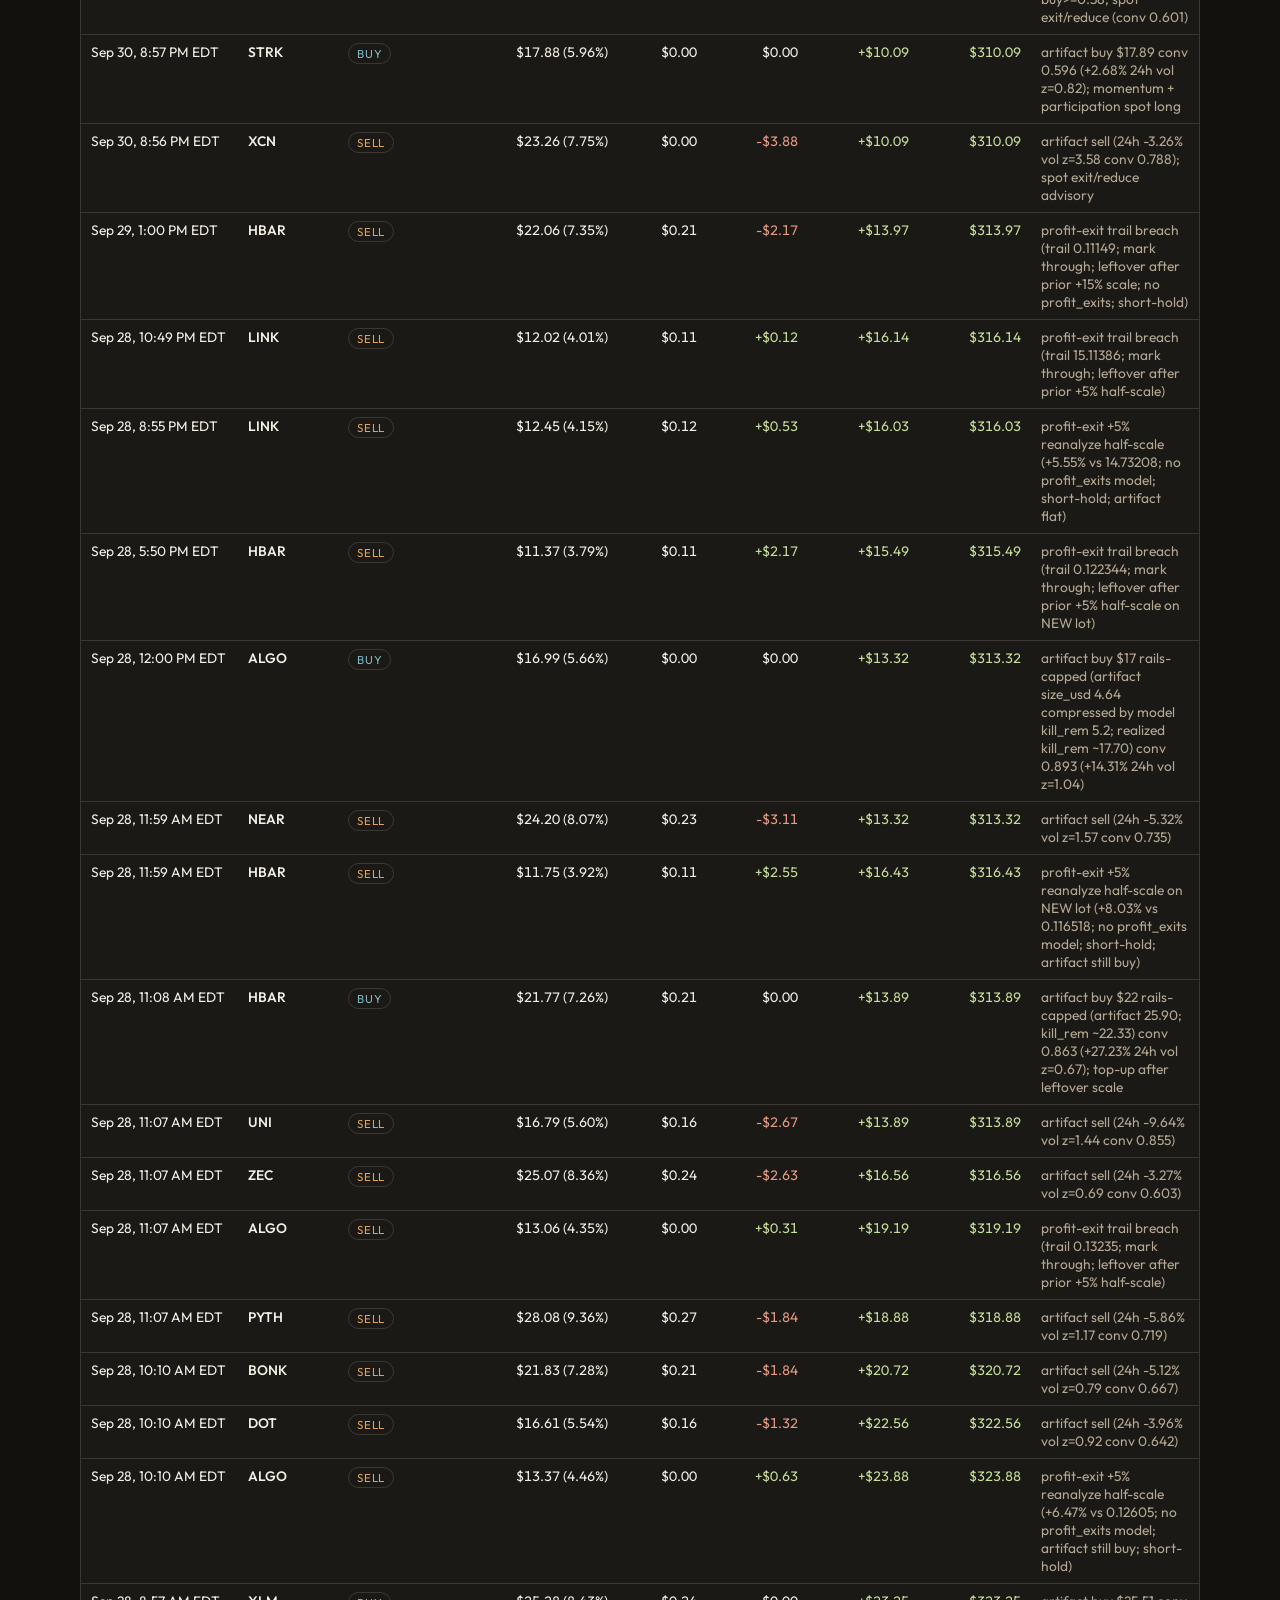
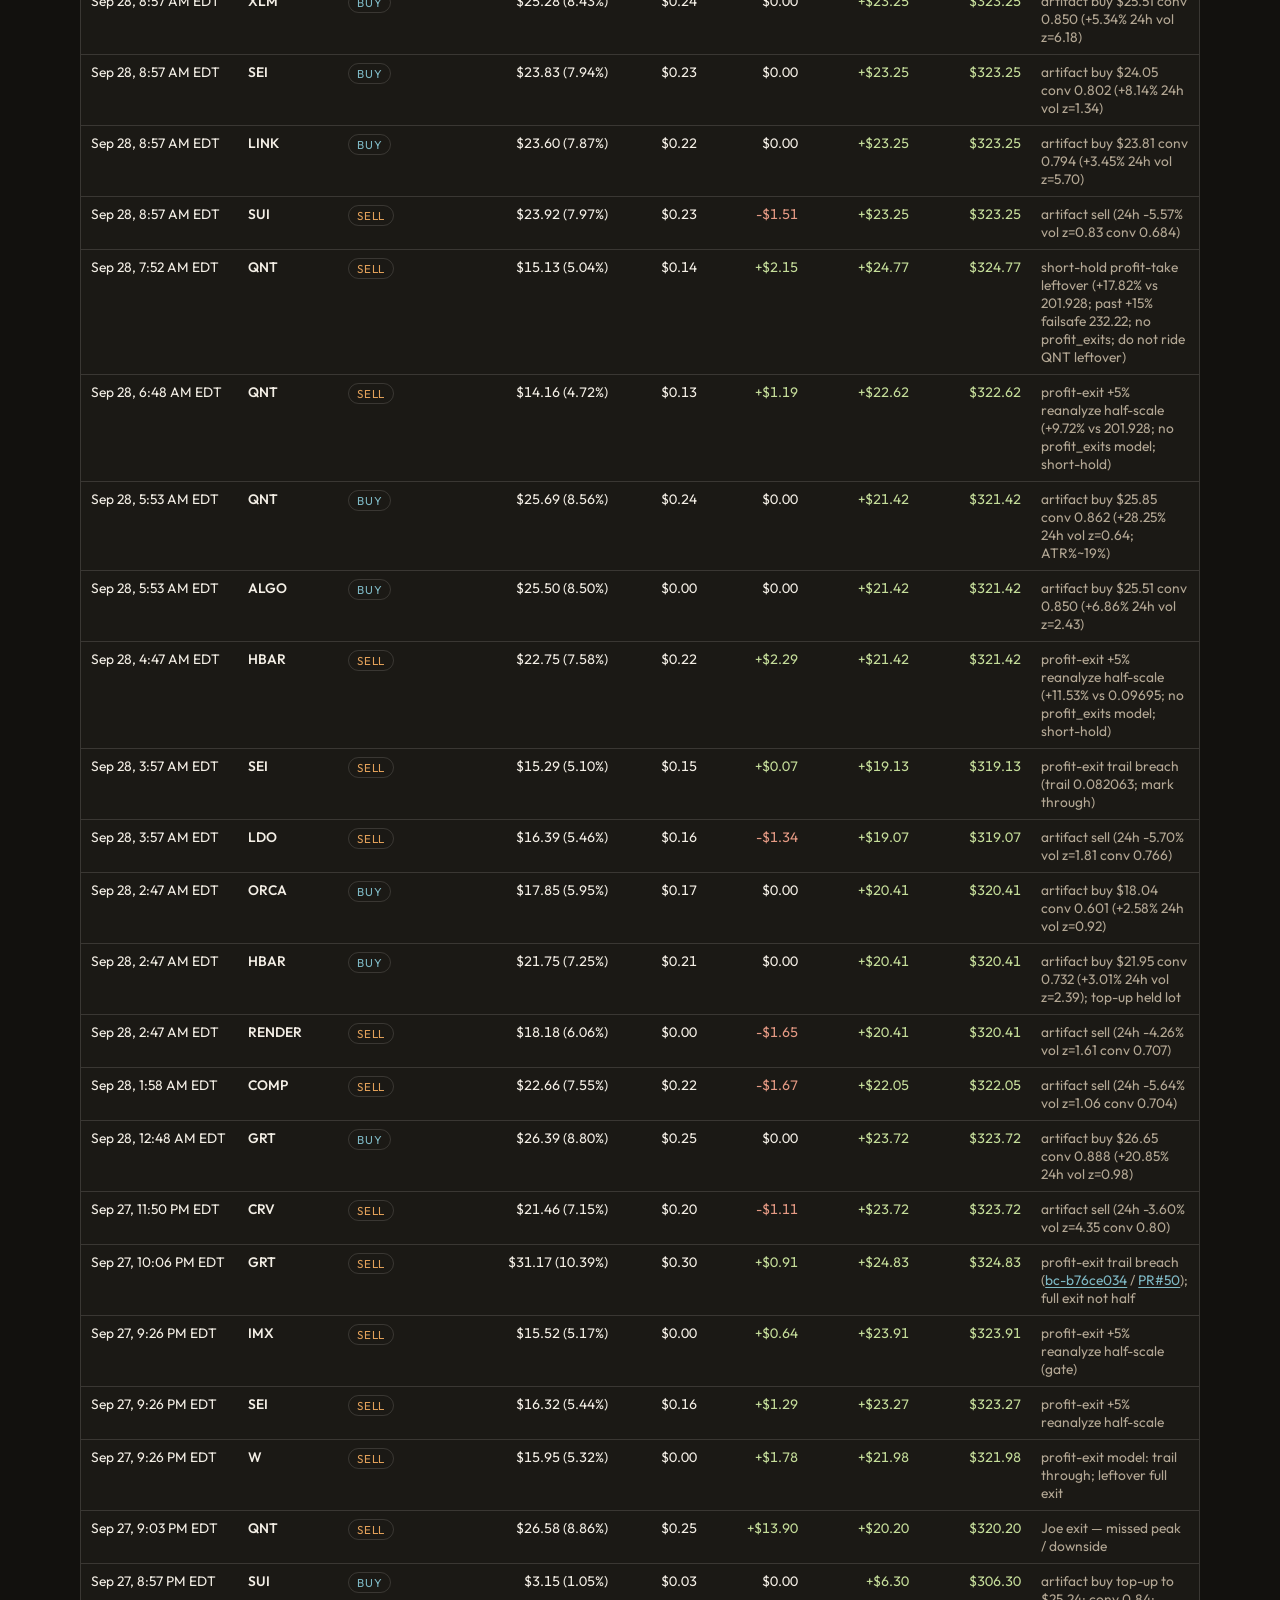
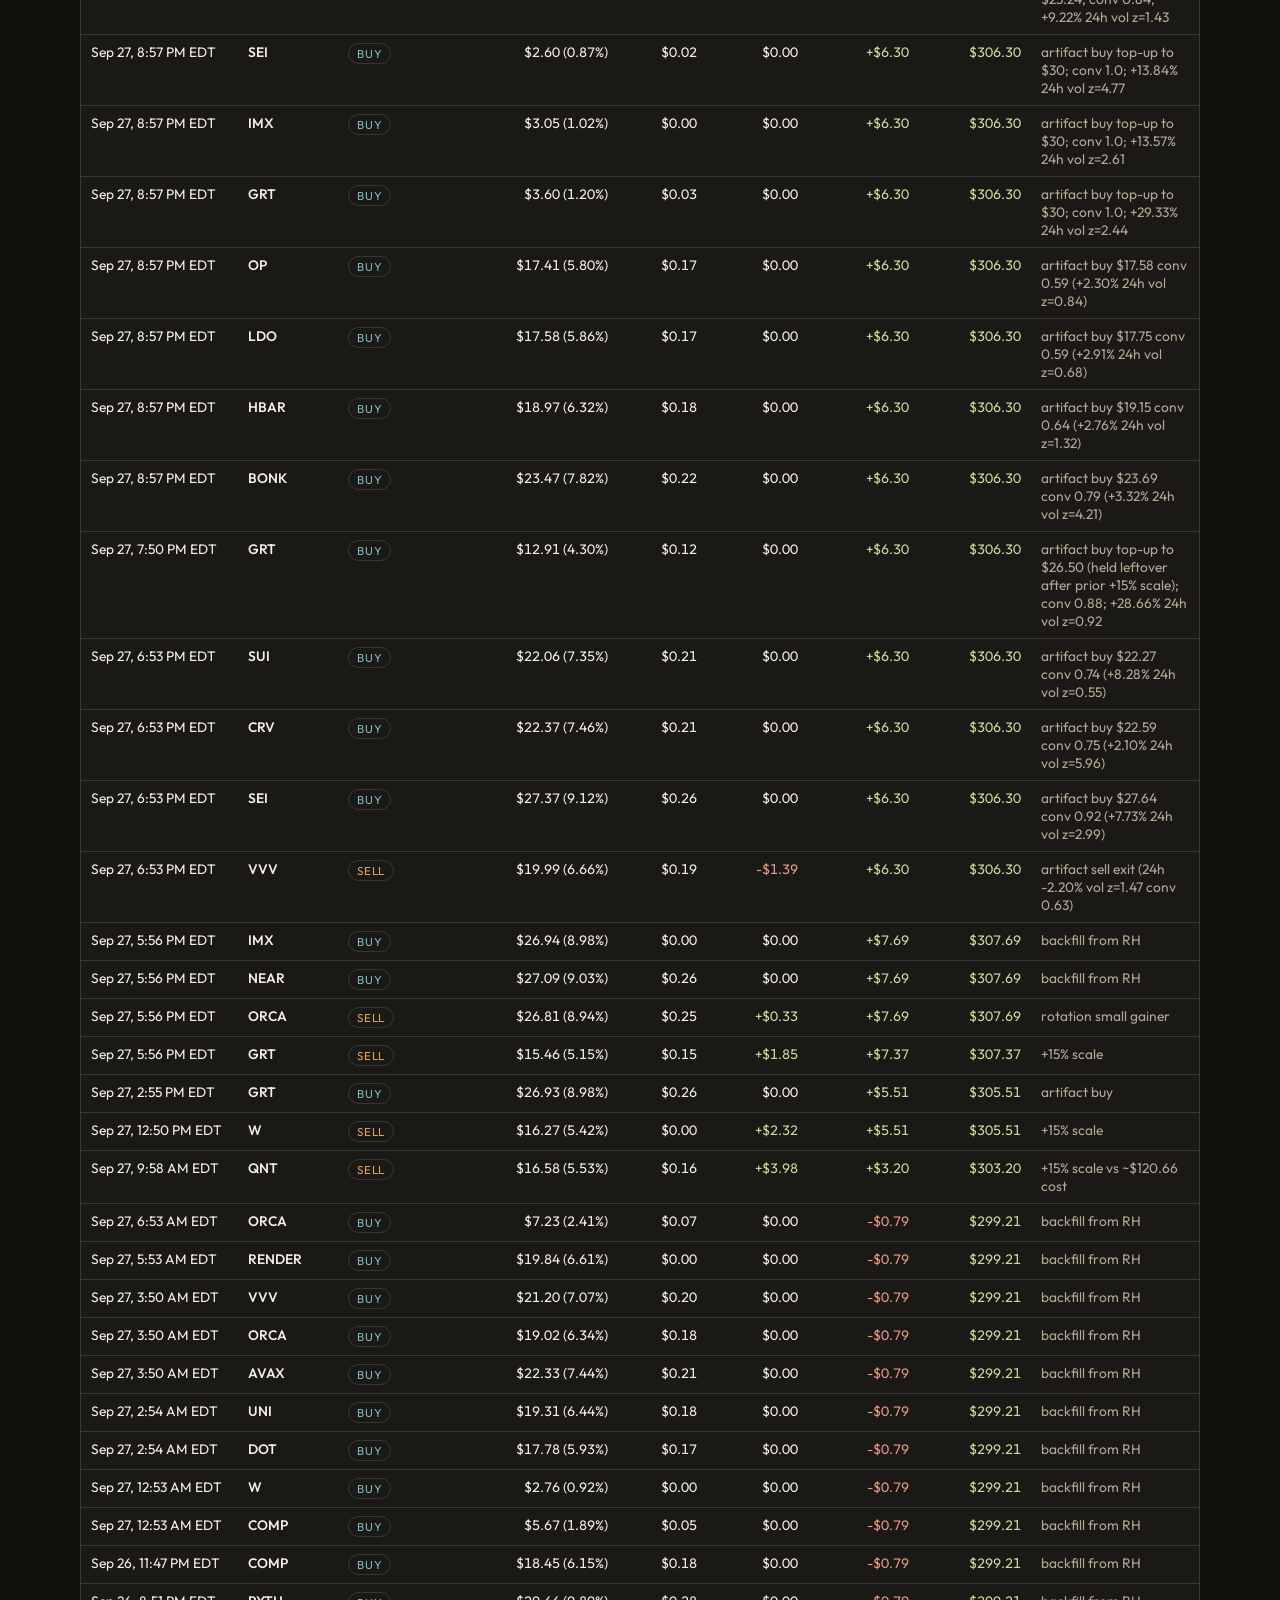
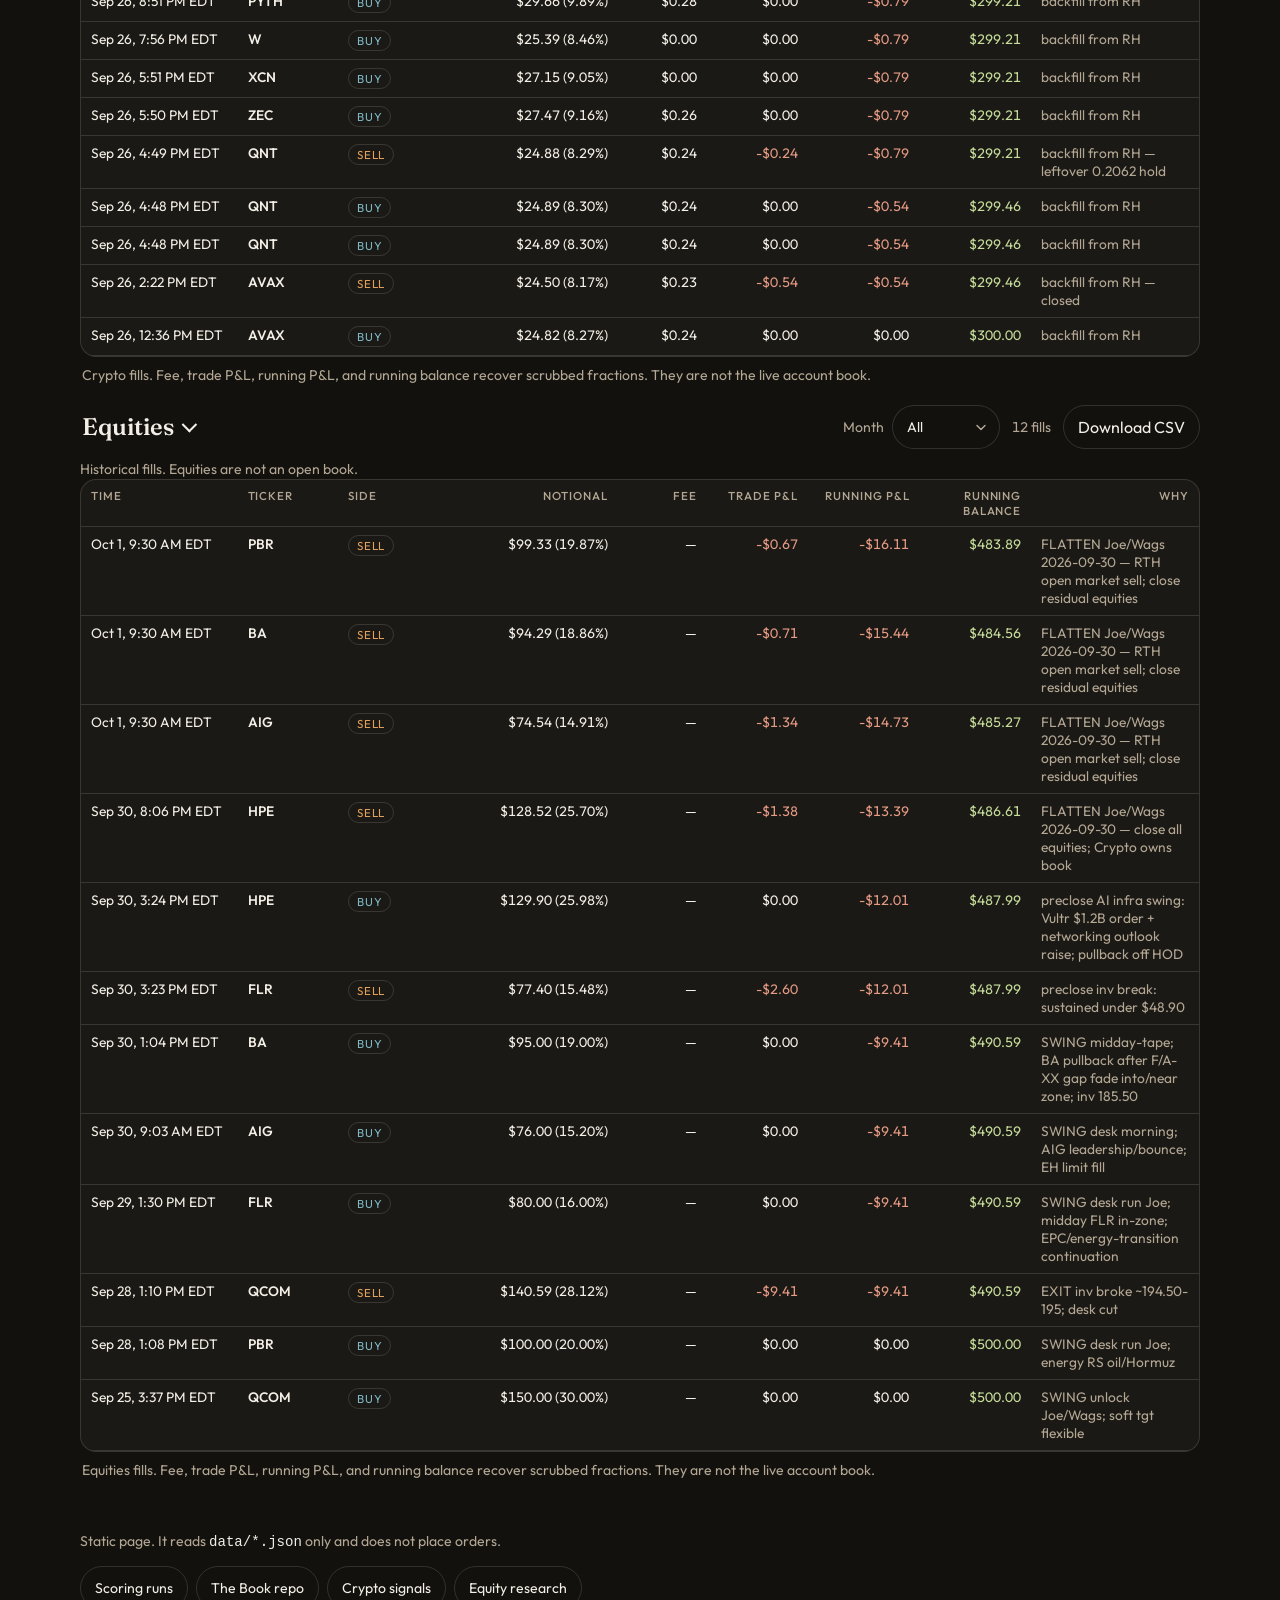
==== commit bab8a9a1: "Export public scoring runs and add a runs page. The KPI export writes data/runs.json and data/runs.c" ====
--- a/index.html
+++ b/index.html
@@ -19,6 +19,7 @@
     </div>
     <p class="lede">One crypto book. The value is the Agentic account. Equities are $0 and are not a second book. Read-only. The −10% kill and +2.5% target apply to the signal book.</p>
     <nav class="repo-links" aria-label="Board links">
+      <a href="runs/">Scoring runs</a>
       <a href="https://github.com/jrg185/the-book" target="_blank" rel="noopener">The Book repo</a>
       <a href="#model-crypto" data-tab="models">Crypto signals</a>
       <a href="#model-equities" data-tab="models">Equity research</a>
@@ -63,6 +64,7 @@
   <footer>
     <p>Static page. It reads <code>data/*.json</code> only and does not place orders.</p>
     <nav class="repo-links" aria-label="Board links">
+      <a href="runs/">Scoring runs</a>
       <a href="https://github.com/jrg185/the-book" target="_blank" rel="noopener">The Book repo</a>
       <a href="#model-crypto" data-tab="models">Crypto signals</a>
       <a href="#model-equities" data-tab="models">Equity research</a>
--- a/styles.css
+++ b/styles.css
@@ -598,6 +598,11 @@
 
 code { color: var(--ink); }
 
+.runs-scroll {
+  max-height: 32rem;
+  overflow: auto;
+}
+
 @media (min-width: 800px) {
   .tape table {
     table-layout: fixed;
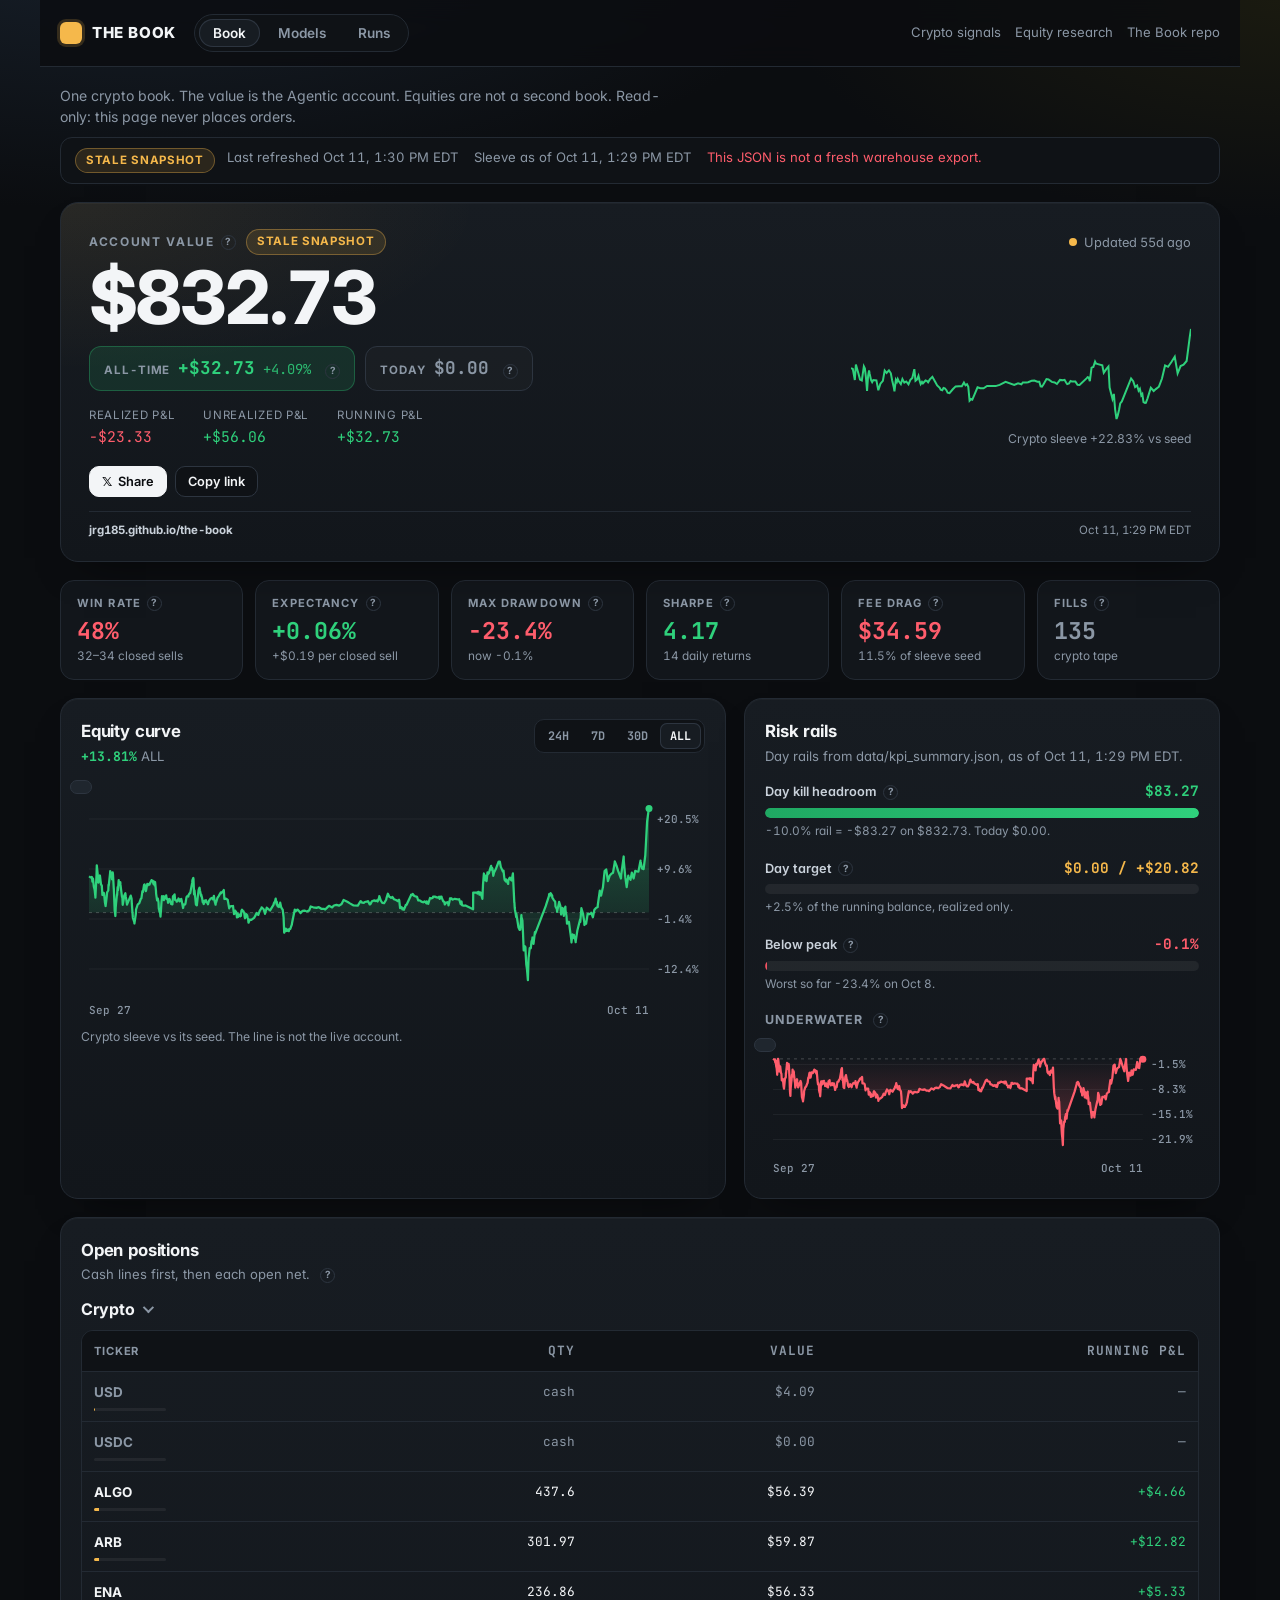
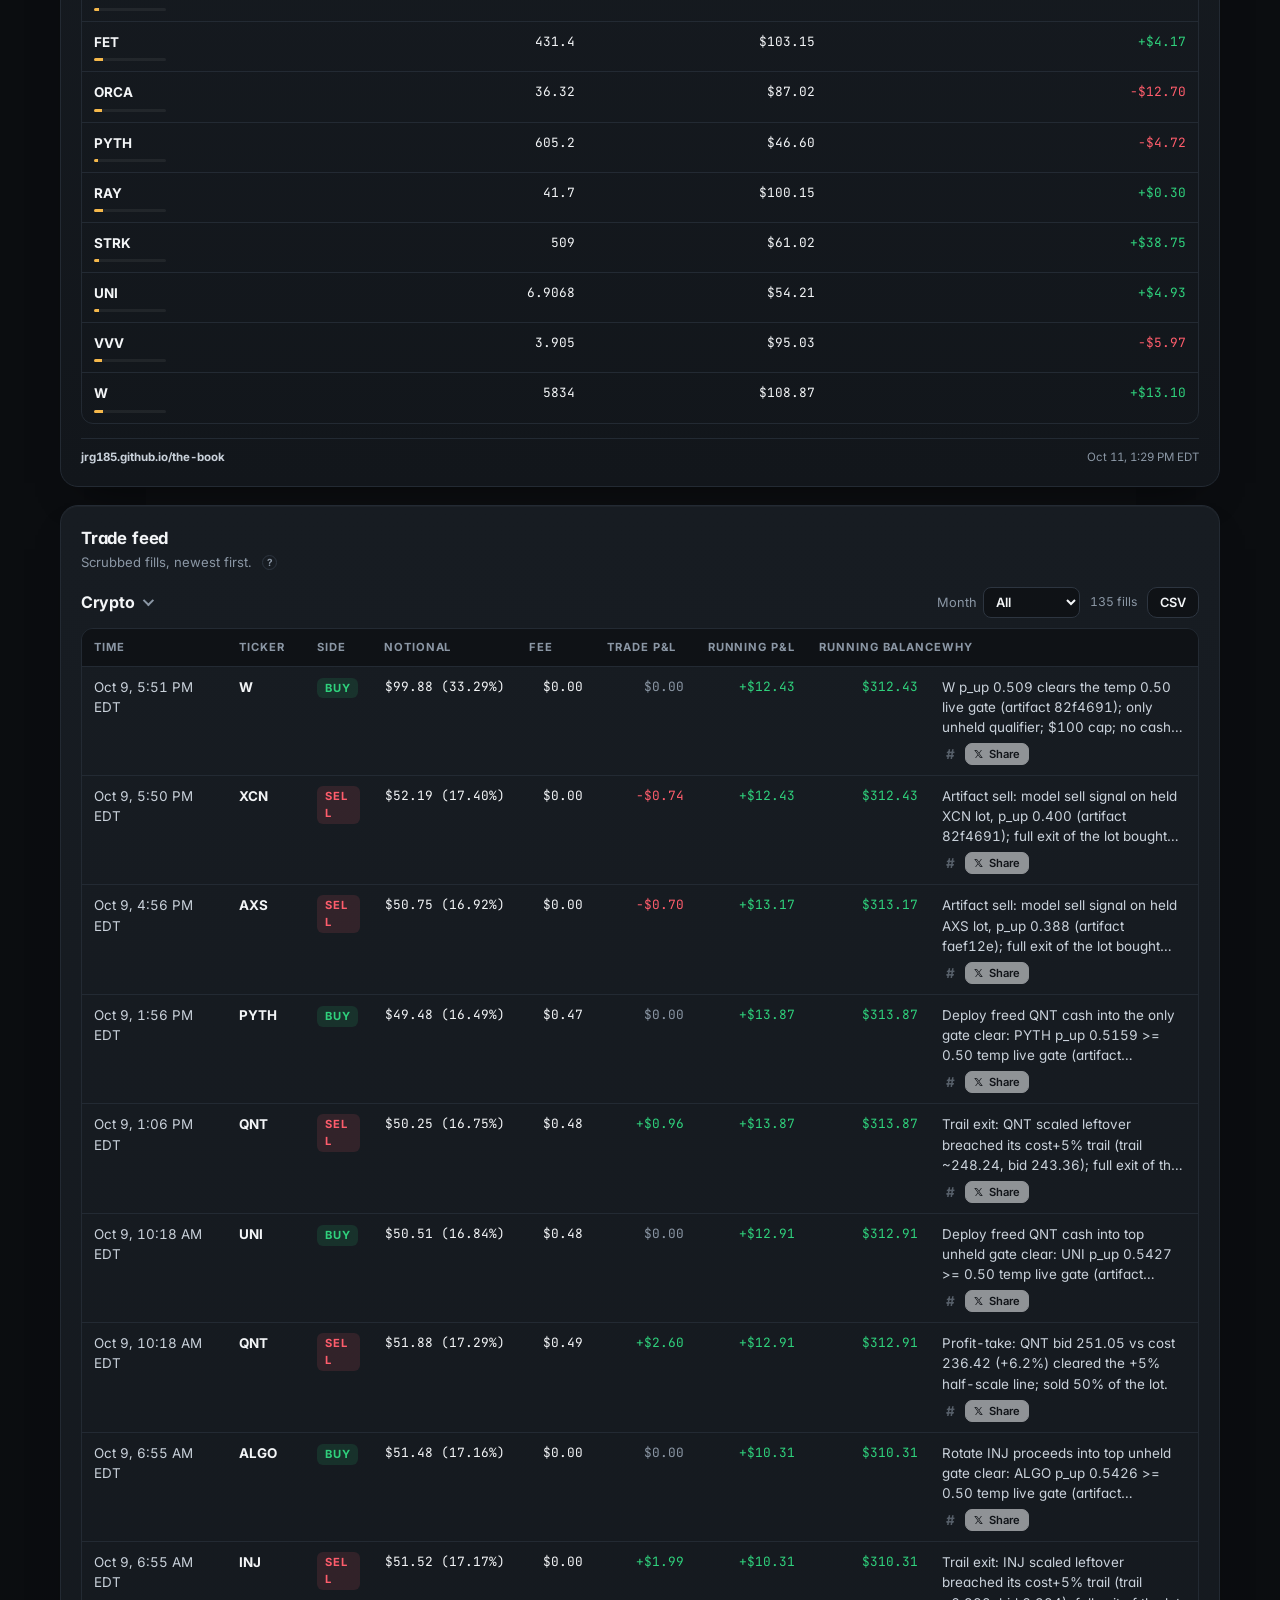
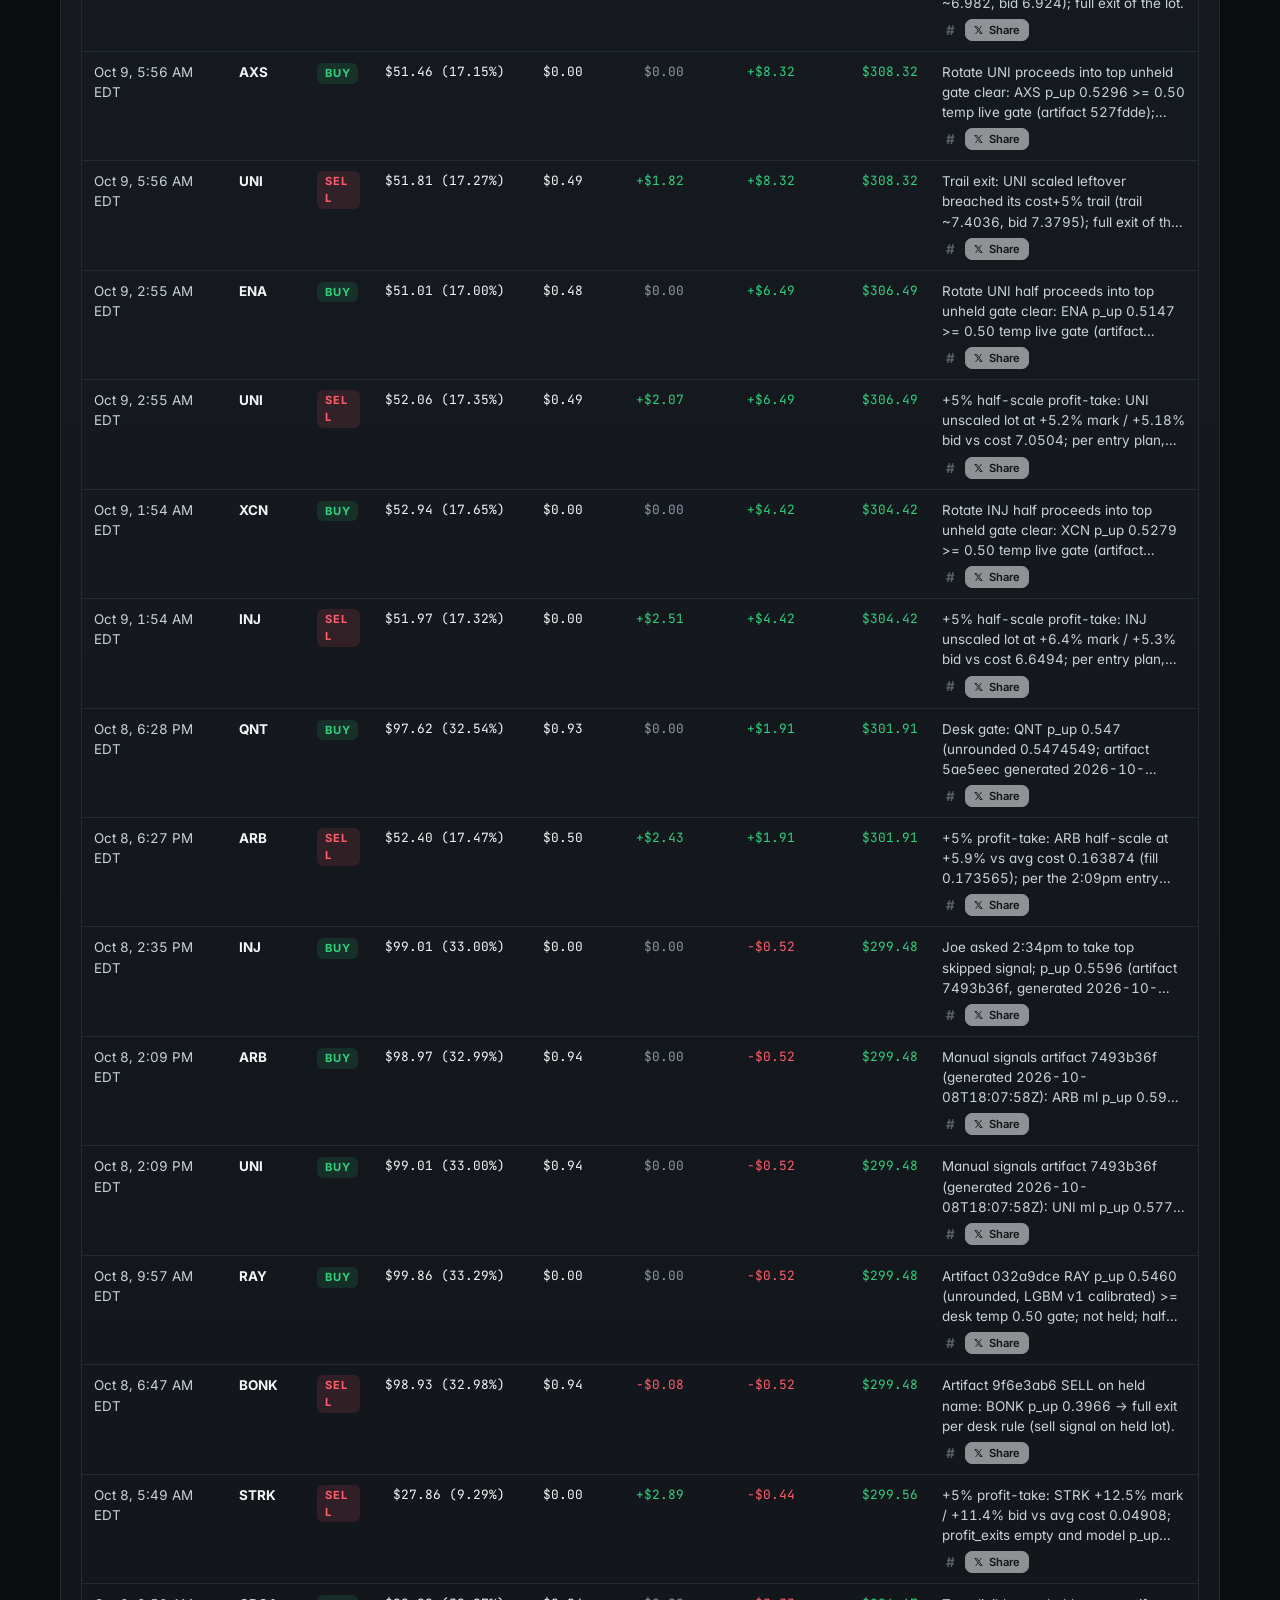
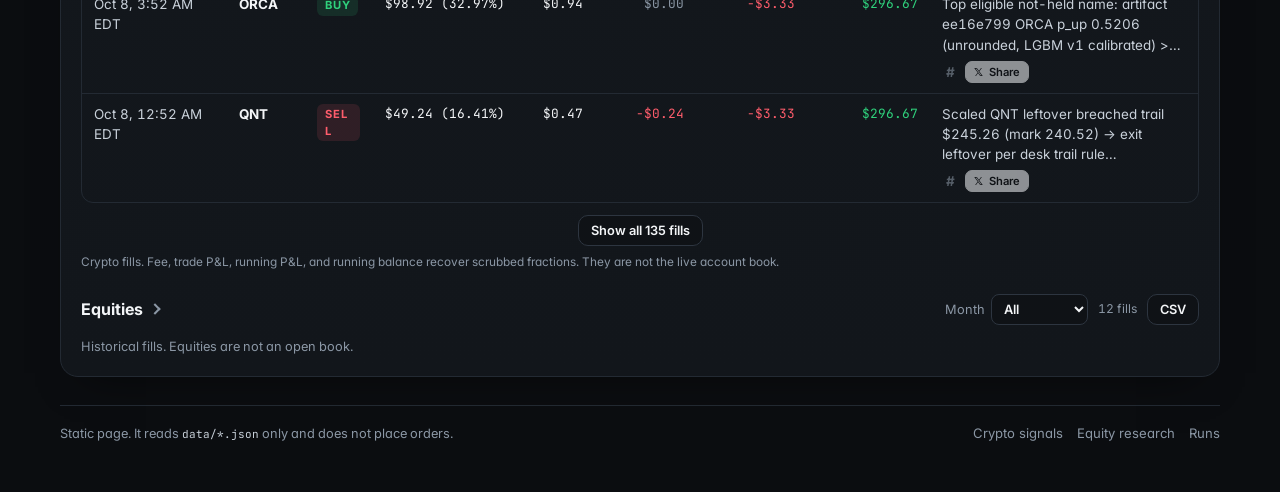
==== commit 48094ef7: "Redesign The Book as a shareable scoreboard Hero with account value and P&L chips, stat chips, equit" ====
--- a/index.html
+++ b/index.html
@@ -2,74 +2,127 @@
 <html lang="en">
 <head>
   <meta charset="utf-8">
-  <meta name="viewport" content="width=device-width, initial-scale=1">
-  <title>The Book</title>
-  <meta name="description" content="The Book — read-only KPI board. One crypto book. The value is the Agentic account. Equities are not a second book.">
-  <link rel="icon" href="data:image/svg+xml,%3Csvg xmlns='http://www.w3.org/2000/svg' viewBox='0 0 32 32'%3E%3Crect fill='%2312110e' width='32' height='32'/%3E%3Crect fill='%23e3a15a' x='6' y='8' width='8' height='16'/%3E%3Crect fill='%237eb8c4' x='18' y='14' width='8' height='10'/%3E%3C/svg%3E">
+  <meta name="viewport" content="width=device-width, initial-scale=1, viewport-fit=cover">
+  <title>The Book · one live crypto book, public scoreboard</title>
+  <meta name="description" content="The Book is a read-only scoreboard for one live crypto book. Account value, P&amp;L, risk rails, and every scrubbed fill, refreshed from the warehouse.">
+  <link rel="canonical" href="https://jrg185.github.io/the-book/">
+  <meta name="theme-color" content="#0b0d10">
+  <meta property="og:type" content="website">
+  <meta property="og:site_name" content="The Book">
+  <meta property="og:title" content="The Book · one live crypto book, public scoreboard">
+  <meta property="og:description" content="Account value, P&amp;L, risk rails, and every scrubbed fill. Read-only. Refreshed from the warehouse.">
+  <meta property="og:url" content="https://jrg185.github.io/the-book/">
+  <meta property="og:image" content="https://jrg185.github.io/the-book/og.png">
+  <meta property="og:image:type" content="image/png">
+  <meta property="og:image:width" content="1200">
+  <meta property="og:image:height" content="630">
+  <meta property="og:image:alt" content="The Book scoreboard: account value, all-time P&amp;L, crypto sleeve curve, and risk stats.">
+  <meta name="twitter:card" content="summary_large_image">
+  <meta name="twitter:title" content="The Book · one live crypto book, public scoreboard">
+  <meta name="twitter:description" content="Account value, P&amp;L, risk rails, and every scrubbed fill. Read-only.">
+  <meta name="twitter:image" content="https://jrg185.github.io/the-book/og.png">
+  <meta name="twitter:image:alt" content="The Book scoreboard: account value, all-time P&amp;L, crypto sleeve curve, and risk stats.">
+  <link rel="icon" href="data:image/svg+xml,%3Csvg xmlns='http://www.w3.org/2000/svg' viewBox='0 0 32 32'%3E%3Crect fill='%230b0d10' width='32' height='32' rx='7'/%3E%3Crect fill='%23f5b84b' x='7' y='7' width='18' height='18' rx='4'/%3E%3C/svg%3E">
   <link rel="preconnect" href="https://fonts.googleapis.com">
   <link rel="preconnect" href="https://fonts.gstatic.com" crossorigin>
-  <link href="https://fonts.googleapis.com/css2?family=Fraunces:opsz,wght@9..144,560;9..144,640&family=Outfit:wght@400;500;600&display=swap" rel="stylesheet">
+  <link href="https://fonts.googleapis.com/css2?family=Inter:wght@400;500;600;700;800&family=JetBrains+Mono:wght@500;700&display=swap" rel="stylesheet">
   <link rel="stylesheet" href="styles.css">
 </head>
 <body>
-  <header class="top">
-    <div>
-      <p class="eyebrow">The Book</p>
-      <h1>KPI board</h1>
-    </div>
-    <p class="lede">One crypto book. The value is the Agentic account. Equities are $0 and are not a second book. Read-only. The −10% kill and +2.5% target apply to the signal book.</p>
+  <header class="masthead">
+    <a class="brand" href="./" aria-label="The Book home">
+      <span class="brand-mark" aria-hidden="true"></span>
+      <span class="brand-name">The Book</span>
+    </a>
+    <nav class="tabs" aria-label="Board sections">
+      <button type="button" id="tab-sleeves" aria-selected="true">Book</button>
+      <button type="button" id="tab-models" aria-selected="false">Models</button>
+      <a class="tab-link" href="runs.html">Runs</a>
+    </nav>
     <nav class="repo-links" aria-label="Board links">
-      <a href="runs/">Scoring runs</a>
-      <a href="https://github.com/jrg185/the-book" target="_blank" rel="noopener">The Book repo</a>
       <a href="#model-crypto" data-tab="models">Crypto signals</a>
       <a href="#model-equities" data-tab="models">Equity research</a>
+      <a href="https://github.com/jrg185/the-book" target="_blank" rel="noopener">The Book repo</a>
     </nav>
   </header>
-  <nav class="tabs" aria-label="Board sections">
-    <button type="button" id="tab-sleeves" aria-selected="true">Book</button>
-    <button type="button" id="tab-models" aria-selected="false">Models</button>
-  </nav>
+
+  <p class="lede">One crypto book. The value is the Agentic account. Equities are not a second book. Read-only: this page never places orders.</p>
+
   <section id="status" class="status" aria-live="polite">
     <p class="status-copy">Loading snapshot…</p>
   </section>
+
   <div id="panel-sleeves">
-    <main id="board"></main>
-    <section class="book-block" id="positions-section" aria-labelledby="positions-heading">
-      <div class="block-head">
-        <h2 id="positions-heading">Open positions</h2>
-        <p>USD and USDC cash stay on this list, with no P&amp;L. Each other row is an open net. Its running P&amp;L is that name's closed P&amp;L plus the same mark as the sleeve. A flat name stays off. This is not a second book.</p>
+    <main id="board">
+      <section id="hero" class="card hero shot" aria-label="Account"></section>
+      <section id="chips" class="chips" aria-label="Key stats"></section>
+
+      <div class="duo">
+        <section class="card shot" id="curves-section" aria-labelledby="curves-heading">
+          <header class="card-head">
+            <div>
+              <h2 id="curves-heading">Equity curve</h2>
+              <p class="sub" id="curve-change"></p>
+            </div>
+            <div class="seg" role="group" aria-label="Time range" id="range-toggle"></div>
+          </header>
+          <div id="curves" class="chart-host"></div>
+          <p class="fine">Crypto sleeve vs its seed. The line is not the live account.</p>
+        </section>
+
+        <section class="card shot" id="risk-section" aria-labelledby="risk-heading">
+          <header class="card-head">
+            <div>
+              <h2 id="risk-heading">Risk rails</h2>
+              <p class="sub" id="rails-source"></p>
+            </div>
+          </header>
+          <div id="rails" class="rails"></div>
+          <h3 class="mini-head">Underwater <span class="tip" tabindex="0" data-tip="Distance below the crypto sleeve's running peak. 0% is a new high.">?</span></h3>
+          <div id="underwater" class="chart-host"></div>
+        </section>
       </div>
-      <div id="positions"></div>
-    </section>
-    <section class="book-block" id="curves-section" aria-labelledby="curves-heading">
-      <div class="block-head">
-        <h2 id="curves-heading">Book history</h2>
-        <p>Crypto sleeve history as a fraction of its old divisor. The line is not the live account.</p>
-      </div>
-      <div id="curves"></div>
-    </section>
-    <section class="tapes-head">
-      <h2>Scrubbed fills</h2>
-      <p>Trade tape from <code>kpi_trades_scrubbed</code>. Account fields stay off this page.</p>
-    </section>
-    <div id="tapes" class="tapes"></div>
+
+      <section class="card shot" id="positions-section" aria-labelledby="positions-heading">
+        <header class="card-head">
+          <div>
+            <h2 id="positions-heading">Open positions</h2>
+            <p class="sub">Cash lines first, then each open net. <span class="tip" tabindex="0" data-tip="USD and USDC are cash with no P&amp;L. Each open row's running P&amp;L is that name's closed P&amp;L plus the live mark. A flat name stays off.">?</span></p>
+          </div>
+        </header>
+        <div id="positions"></div>
+      </section>
+
+      <section class="card" id="feed-section" aria-labelledby="feed-heading">
+        <header class="card-head">
+          <div>
+            <h2 id="feed-heading">Trade feed</h2>
+            <p class="sub">Scrubbed fills, newest first. <span class="tip" tabindex="0" data-tip="From kpi_trades_scrubbed. Dollars are scrubbed fractions times the seed in config/book_seeds.json. Order, fill, and account ids are never shown.">?</span></p>
+          </div>
+        </header>
+        <div id="day-banner" class="day-banner" hidden></div>
+        <div id="tapes" class="tapes"></div>
+      </section>
+    </main>
   </div>
+
   <div id="panel-models" hidden>
     <section class="models-head">
       <h2>Models</h2>
-      <p>Crypto scorecard is the live backend, closed-fill win rate and expectancy, fee drag, kill headroom, and the out-of-sample read. Model cards still read <code>data/models.json</code> and <code>data/models_oos.json</code>.</p>
+      <p class="sub">Crypto scorecard first: the live backend, closed-fill win rate and expectancy, fee drag, kill headroom, and the out-of-sample read.</p>
     </section>
     <div id="models"></div>
   </div>
-  <footer>
+
+  <footer class="foot">
     <p>Static page. It reads <code>data/*.json</code> only and does not place orders.</p>
-    <nav class="repo-links" aria-label="Board links">
-      <a href="runs/">Scoring runs</a>
-      <a href="https://github.com/jrg185/the-book" target="_blank" rel="noopener">The Book repo</a>
+    <nav class="repo-links" aria-label="Footer links">
       <a href="#model-crypto" data-tab="models">Crypto signals</a>
       <a href="#model-equities" data-tab="models">Equity research</a>
+      <a href="runs.html">Runs</a>
     </nav>
   </footer>
+  <div id="toast" class="toast" role="status" hidden></div>
   <noscript>This board needs JavaScript to read the committed JSON snapshot.</noscript>
   <script type="module" src="app.js"></script>
 </body>
--- a/styles.css
+++ b/styles.css
@@ -1,693 +1,1600 @@
 :root {
-  --bg: #12110e;
-  --bg-2: #1b1915;
-  --card: #221f1a;
-  --ink: #f4efe6;
-  --muted: #b3a794;
-  --line: rgba(244, 239, 230, 0.14);
-  --crypto: #e3a15a;
-  --equities: #7eb8c4;
-  --combined: #f4efe6;
-  --up: #c5dd9a;
-  --down: #e59a84;
-  --sample: #e6c36a;
-  --shadow: 0 24px 60px rgba(0, 0, 0, 0.28);
+  --bg: #0b0d10;
+  --bg-2: #0f1216;
+  --card: #12161b;
+  --card-2: #171c22;
+  --line: #232a33;
+  --line-2: #2d3540;
+  --ink: #f3f5f7;
+  --ink-2: #c9d1da;
+  --dim: #8b97a5;
+  --up: #2fd17c;
+  --up-bg: rgba(47, 209, 124, 0.12);
+  --down: #ff5d6c;
+  --down-bg: rgba(255, 93, 108, 0.12);
+  --warn: #f5b84b;
+  --accent: #f5b84b;
+  --accent-bg: rgba(245, 184, 75, 0.12);
+  --radius: 18px;
+  --mono: "JetBrains Mono", ui-monospace, SFMono-Regular, Menlo, monospace;
+  --sans: Inter, system-ui, -apple-system, "Segoe UI", Roboto, sans-serif;
   color-scheme: dark;
 }
 
-* { box-sizing: border-box; }
+* {
+  box-sizing: border-box;
+}
 
 html {
-  overflow-x: clip;
+  -webkit-text-size-adjust: 100%;
+  scroll-padding-top: 80px;
 }
 
 body {
+  margin: 0 auto;
+  max-width: 1200px;
+  padding: 0 20px 48px;
+  background:
+    radial-gradient(1200px 500px at 10% -10%, #18212c 0%, transparent 60%),
+    radial-gradient(900px 400px at 100% 0%, #1a1a10 0%, transparent 55%),
+    var(--bg);
+  background-attachment: fixed;
+  color: var(--ink);
+  font-family: var(--sans);
+  font-size: 15px;
+  line-height: 1.5;
+  font-feature-settings: "tnum" 1, "cv11" 1;
+}
+
+a {
+  color: var(--accent);
+  text-decoration: none;
+}
+
+a:hover {
+  text-decoration: underline;
+}
+
+code {
+  font-family: var(--mono);
+  font-size: 0.86em;
+  color: var(--ink-2);
+}
+
+h1,
+h2,
+h3 {
   margin: 0;
-  min-height: 100vh;
-  max-width: 100%;
-  overflow-x: clip;
-  color: var(--ink);
-  font-family: Outfit, "Avenir Next", "Segoe UI", sans-serif;
-  font-weight: 400;
-  background:
-    radial-gradient(900px 420px at 8% -10%, rgba(227, 161, 90, 0.16), transparent 55%),
-    radial-gradient(800px 480px at 100% 0%, rgba(126, 184, 196, 0.14), transparent 50%),
-    var(--bg);
-}
-
-body, button, input, select { letter-spacing: 0; }
-
-.top, .status, main, .book-block, .tapes-head, .tapes, .models-head, #models, footer {
-  width: min(1120px, calc(100% - 32px));
-  margin-inline: auto;
-}
-
-.top {
-  display: grid;
-  grid-template-columns: 1fr 1.1fr;
-  gap: 24px;
-  align-items: end;
-  padding: 40px 0 12px;
-}
-
-.eyebrow {
-  margin: 0 0 6px;
-  color: var(--crypto);
-  font-size: 0.78rem;
-  letter-spacing: 0.16em;
-  text-transform: uppercase;
-}
-
-h1, h2, h3 {
-  font-family: Fraunces, "Iowan Old Style", Palatino, serif;
-  font-weight: 560;
-  letter-spacing: -0.03em;
-}
-
-h1 { margin: 0; font-size: clamp(2.6rem, 5vw, 4.4rem); line-height: 0.92; }
-
-.lede, .status-copy, .note, .fine, footer, .tapes-head p {
-  color: var(--muted);
-  line-height: 1.45;
-}
-
-.lede { margin: 0; font-size: 1.05rem; }
-
-.tabs {
-  width: min(1120px, calc(100% - 32px));
-  margin: 8px auto 0;
-  display: flex;
-  gap: 8px;
-}
-
-.tabs button {
-  appearance: none;
-  border: 1px solid var(--line);
-  background: transparent;
-  color: var(--muted);
-  font: inherit;
-  border-radius: 999px;
-  min-height: 44px;
-  padding: 10px 18px;
-  cursor: pointer;
-}
-
-.tabs button[aria-selected="true"] {
-  color: var(--ink);
-  border-color: var(--crypto);
-  background: rgba(227, 161, 90, 0.12);
-}
-
-.status {
-  display: flex;
-  flex-wrap: wrap;
-  gap: 10px 16px;
-  align-items: center;
-  padding: 8px 0 22px;
-}
-
-.status-lines {
-  display: grid;
-  gap: 2px;
-  min-width: 0;
-}
-
-.freshness {
-  margin: 0 0 12px;
-  color: var(--ink);
-  line-height: 1.45;
-}
-
-.models-head { padding: 8px 0 12px; }
-.models-head h2 { margin: 0 0 4px; }
-.models-head p { margin: 0; }
-
-.model-grid {
-  display: grid;
-  grid-template-columns: 1fr 1fr;
-  gap: 16px;
-  min-width: 0;
-  align-items: start;
-  padding-bottom: 28px;
-}
-
-.model-card { min-width: 0; }
-.model-card h2 { margin: 0; font-size: 1.6rem; }
-.model-card dl {
-  display: grid;
-  grid-template-columns: 6.2rem 1fr;
-  gap: 10px 12px;
-  margin: 0;
-}
-.model-card dt {
-  color: var(--muted);
-  font-size: 0.72rem;
-  letter-spacing: 0.08em;
-  text-transform: uppercase;
-}
-.model-card dd { margin: 0; line-height: 1.4; overflow-wrap: anywhere; }
-.oos-list { margin: 0; padding-left: 1.1rem; }
-.oos-list li { overflow-wrap: anywhere; }
-
-.chip {
-  display: inline-flex;
-  align-items: center;
-  border: 1px solid var(--line);
-  border-radius: 999px;
-  padding: 4px 10px;
-  font-size: 0.78rem;
-  letter-spacing: 0.08em;
-  text-transform: uppercase;
-}
-
-.chip.sample, .chip.stale, .chip.paused { color: var(--sample); }
-.chip.stale, .chip.paused { border-color: rgba(230, 195, 106, 0.55); }
-.chip.live { color: var(--up); }
-.sleeve-head .chip { margin: 0; }
-.chip.error { color: var(--down); border-color: rgba(229, 154, 132, 0.55); }
-.status-copy { margin: 0; }
-.status-error { color: var(--down); }
-.status-warn { color: var(--sample); }
-
-.sleeve {
-  min-width: 0;
-  background: linear-gradient(180deg, rgba(255, 255, 255, 0.03), transparent 28%), var(--card);
-  border: 1px solid var(--line);
-  border-radius: 22px;
-  padding: 22px;
-  box-shadow: var(--shadow);
-}
-
-.sleeve.crypto { border-top: 3px solid var(--crypto); }
-.sleeve.equities { border-top: 3px solid var(--equities); }
-.sleeve.combined, .sleeve.hero { border-top: 3px solid var(--combined); }
-
-.hero { margin-bottom: 16px; }
-
-.sleeve-grid {
-  display: grid;
-  grid-template-columns: 1fr 1fr;
-  gap: 16px;
-  min-width: 0;
-  align-items: start;
-}
-
-.sleeve-head {
-  display: flex;
-  justify-content: space-between;
-  flex-wrap: wrap;
-  gap: 8px 12px;
-  align-items: baseline;
-  margin-bottom: 14px;
-}
-
-.sleeve-head h2 { margin: 0; font-size: 1.8rem; }
-.sleeve-head h2 .tape-toggle { letter-spacing: -0.03em; }
-.sleeve.is-collapsed .sleeve-head { margin-bottom: 0; }
-.sleeve-head time, .sleeve-head .fine { color: var(--muted); font-size: 0.85rem; }
-.sleeve-head .fine { margin: 0; }
-
-.metrics {
-  display: grid;
-  grid-template-columns: repeat(3, minmax(0, 1fr));
-  gap: 14px 16px;
-}
-
-.metric .k {
-  color: var(--muted);
-  font-size: 0.75rem;
-  letter-spacing: 0.08em;
-  text-transform: uppercase;
-}
-
-.metric .v, .pair .primary {
-  font-variant-numeric: tabular-nums;
-  font-size: 1.35rem;
-  font-weight: 560;
-  letter-spacing: -0.03em;
-}
-
-.pair { display: flex; flex-wrap: wrap; gap: 8px; align-items: baseline; }
-.pair .secondary { color: var(--muted); font-variant-numeric: tabular-nums; }
-
-.up { color: var(--up); }
-.down { color: var(--down); }
-.flat { color: var(--ink); }
-
-.meter {
-  margin-top: 8px;
-  height: 6px;
-  border-radius: 99px;
-  background: rgba(244, 239, 230, 0.08);
-  overflow: hidden;
-}
-
-.meter span {
-  display: block;
-  height: 100%;
-  background: linear-gradient(90deg, var(--down), var(--up));
-  border-radius: inherit;
-}
-
-.meter span.thin { background: var(--down); }
-
-.note, .fine { margin: 10px 0 0; font-size: 0.88rem; }
-
-.tapes-head { padding: 28px 0 8px; }
-.tapes-head h2 { margin: 0 0 4px; }
-.tapes-head p { margin: 0; }
-
-.block-head { padding: 8px 0 12px; }
-.block-head h2 { margin: 0 0 4px; }
-.block-head p { margin: 0; color: var(--muted); line-height: 1.45; }
-.book-block { padding-top: 8px; }
-.book-block + .book-block { padding-top: 20px; }
-
-.curve-controls {
-  display: flex;
-  flex-wrap: wrap;
-  gap: 8px;
-  margin: 0 0 12px;
-}
-.curve-controls button {
-  appearance: none;
-  border: 1px solid var(--line);
-  background: transparent;
-  color: var(--muted);
-  font: inherit;
-  border-radius: 999px;
-  min-height: 44px;
-  padding: 10px 16px;
-  cursor: pointer;
-}
-.curve-controls button[aria-pressed="true"] {
-  color: var(--ink);
-  border-color: var(--crypto);
-  background: rgba(227, 161, 90, 0.12);
-}
-.chart-frame {
-  background: var(--bg-2);
-  border: 1px solid var(--line);
-  border-radius: 16px;
-  padding: 8px 8px 4px;
-}
-.chart-frame svg {
-  width: 100%;
-  height: auto;
-  display: block;
-  touch-action: pan-y;
-}
-.curve-readout {
-  margin: 8px 2px 0;
-  color: var(--muted);
-  font-size: 0.88rem;
-  line-height: 1.45;
-  font-variant-numeric: tabular-nums;
-}
-.legend {
-  display: flex;
-  flex-wrap: wrap;
-  gap: 12px 16px;
-  margin: 8px 2px 0;
-  color: var(--muted);
-  font-size: 0.82rem;
-}
-.legend span { display: inline-flex; align-items: center; gap: 6px; }
-.legend i {
-  width: 12px;
-  height: 12px;
-  border-radius: 99px;
-  display: inline-block;
-}
-.pos + .pos { margin-top: 16px; }
-.pos h3 { margin: 0 0 8px; font-size: 1.35rem; }
-.model-card { scroll-margin-top: 16px; }
-.model-scorecard { margin: 4px 0 16px; }
-.score-scroll { overflow-x: auto; margin-top: 14px; }
-.score-oos {
-  width: 100%;
-  border-collapse: collapse;
-  font-variant-numeric: tabular-nums;
-}
-.score-oos th,
-.score-oos td {
-  text-align: left;
-  padding: 8px 12px 8px 0;
-  border-bottom: 1px solid var(--line);
-  font-weight: 400;
-  vertical-align: baseline;
-  white-space: nowrap;
-}
-.score-oos th {
-  color: var(--muted);
-  font-size: 0.72rem;
-  letter-spacing: 0.08em;
-  text-transform: uppercase;
-}
-.score-oos td { font-size: 0.92rem; }
-
-.tapes {
-  /* One column. The board is capped at 1120px, and each tape needs that
-     full width before Running P&L / Running balance fit without a sideways scroll.
-     Two columns only belong on a container wide enough for both tables. */
-  display: grid;
-  grid-template-columns: 1fr;
-  gap: 20px;
-  min-width: 0;
-  padding-bottom: 28px;
-}
-
-.tape { min-width: 0; }
-.tape-head {
-  display: flex;
-  flex-wrap: wrap;
-  align-items: center;
-  justify-content: space-between;
-  gap: 8px 12px;
-  margin-bottom: 8px;
-  min-height: 44px;
-}
-.tape h3 { margin: 0; font-size: 1.5rem; min-width: 0; }
-.tape-tools {
-  display: flex;
-  flex-wrap: wrap;
-  align-items: center;
-  justify-content: flex-end;
-  gap: 8px 12px;
-  margin-left: auto;
-}
-.tape-month {
-  display: inline-flex;
-  align-items: center;
-  flex: none;
-  gap: 8px;
-  margin: 0;
-  color: var(--muted);
-  font-size: 0.88rem;
-}
-.tape-month select {
-  appearance: none;
-  border: 1px solid var(--line);
-  background-color: transparent;
-  background-image: url("data:image/svg+xml,%3Csvg xmlns='http://www.w3.org/2000/svg' viewBox='0 0 12 12'%3E%3Cpath d='M2 4.5 L6 8.5 L10 4.5' fill='none' stroke='%23b3a794' stroke-width='1.5' stroke-linecap='round' stroke-linejoin='round'/%3E%3C/svg%3E");
-  background-repeat: no-repeat;
-  background-position: right 12px center;
-  background-size: 12px 12px;
-  color: var(--ink);
-  font: inherit;
-  border-radius: 999px;
-  min-height: 44px;
-  padding: 8px 32px 8px 14px;
-  cursor: pointer;
-}
-.tape-count {
-  flex: none;
-  margin: 0;
-  color: var(--muted);
-  font-size: 0.88rem;
-  font-variant-numeric: tabular-nums;
-  white-space: nowrap;
-}
-.tape-head .tape-export { margin-left: 0; }
-.tape-toggle {
-  appearance: none;
-  background: none;
-  border: 0;
-  color: inherit;
-  font: inherit;
-  display: inline-flex;
-  align-items: center;
-  gap: 10px;
-  min-height: 44px;
-  padding: 4px 2px;
-  cursor: pointer;
-  text-align: left;
-}
-.tape-toggle .chevron {
-  width: 0.45em;
-  height: 0.45em;
-  border-right: 2px solid currentColor;
-  border-bottom: 2px solid currentColor;
-  transform: translateY(-0.12em) rotate(45deg);
-  flex: none;
-}
-.tape-toggle[aria-expanded="false"] .chevron {
-  transform: translateY(0.05em) rotate(-45deg);
-}
-.tape-export {
-  appearance: none;
-  border: 1px solid var(--line);
-  background: transparent;
-  color: var(--ink);
-  font: inherit;
-  border-radius: 999px;
-  min-height: 44px;
-  padding: 8px 14px;
-  cursor: pointer;
-}
-.tape-export:hover,
-.tape-month select:hover,
-.repo-links a:hover {
-  border-color: var(--crypto);
-}
-.tape-export:focus-visible,
-.tape-month select:focus-visible,
-.tape-toggle:focus-visible,
-.repo-links a:focus-visible,
-.curve-controls button:focus-visible,
-td.why a:focus-visible {
-  outline: 2px solid var(--crypto);
-  outline-offset: 2px;
-}
-.tape-toggle:focus-visible { border-radius: 8px; }
-
-.table-wrap {
-  overflow-x: auto;
-  max-width: 100%;
-  -webkit-overflow-scrolling: touch;
-  border: 1px solid var(--line);
-  border-radius: 16px;
-  background: var(--bg-2);
-}
-
-.tape-note {
-  margin: 8px 2px 0;
-  color: var(--muted);
-  font-size: 0.88rem;
-  line-height: 1.45;
-  overflow-wrap: break-word;
+  letter-spacing: -0.01em;
+}
+
+h2 {
+  font-size: 1.05rem;
+  font-weight: 700;
 }
 
 .sr-only {
   position: absolute;
   width: 1px;
   height: 1px;
+  overflow: hidden;
+  clip: rect(0 0 0 0);
+  white-space: nowrap;
+}
+
+/* Masthead */
+.masthead {
+  position: sticky;
+  top: 0;
+  z-index: 20;
+  display: flex;
+  align-items: center;
+  gap: 18px;
+  margin: 0 -20px;
+  padding: 14px 20px;
+  background: rgba(11, 13, 16, 0.82);
+  backdrop-filter: blur(12px);
+  -webkit-backdrop-filter: blur(12px);
+  border-bottom: 1px solid var(--line);
+}
+
+.brand {
+  display: inline-flex;
+  align-items: center;
+  gap: 10px;
+  color: var(--ink);
+  font-weight: 800;
+  letter-spacing: 0.04em;
+  text-transform: uppercase;
+  font-size: 0.95rem;
+}
+
+.brand:hover {
+  text-decoration: none;
+}
+
+.brand-mark {
+  width: 22px;
+  height: 22px;
+  border-radius: 6px;
+  background: var(--accent);
+  box-shadow: 0 0 0 3px rgba(245, 184, 75, 0.18);
+}
+
+.tabs {
+  display: flex;
+  gap: 4px;
+  padding: 4px;
+  border: 1px solid var(--line);
+  border-radius: 999px;
+  background: var(--bg-2);
+}
+
+.tabs button,
+.tabs .tab-link {
+  appearance: none;
+  border: 0;
+  background: transparent;
+  color: var(--dim);
+  font: 600 0.85rem var(--sans);
+  padding: 6px 14px;
+  border-radius: 999px;
+  cursor: pointer;
+}
+
+.tabs .tab-link:hover {
+  color: var(--ink);
+  text-decoration: none;
+}
+
+.tabs button[aria-selected="true"],
+.tabs .tab-link[aria-current="page"] {
+  background: var(--card-2);
+  color: var(--ink);
+  box-shadow: inset 0 0 0 1px var(--line-2);
+}
+
+.repo-links {
+  display: flex;
+  flex-wrap: wrap;
+  gap: 14px;
+  margin-left: auto;
+  font-size: 0.82rem;
+}
+
+.repo-links a {
+  color: var(--dim);
+}
+
+.repo-links a:hover {
+  color: var(--ink);
+}
+
+.lede {
+  margin: 18px 0 10px;
+  color: var(--dim);
+  font-size: 0.88rem;
+  max-width: 70ch;
+}
+
+/* Status */
+.status {
+  display: flex;
+  align-items: flex-start;
+  gap: 12px;
+  margin: 0 0 18px;
+  padding: 10px 14px;
+  border: 1px solid var(--line);
+  border-radius: 12px;
+  background: var(--bg-2);
+  font-size: 0.82rem;
+}
+
+.status.is-live {
+  display: none;
+}
+
+.status-lines {
+  display: flex;
+  flex-wrap: wrap;
+  column-gap: 16px;
+}
+
+.status-copy {
+  margin: 0;
+  color: var(--dim);
+}
+
+.status-error {
+  color: var(--down);
+}
+
+.status-warn {
+  color: var(--warn);
+}
+
+.chip {
+  display: inline-flex;
+  align-items: center;
+  gap: 6px;
+  margin: 0;
+  padding: 3px 10px;
+  border-radius: 999px;
+  font-size: 0.72rem;
+  font-weight: 700;
+  letter-spacing: 0.06em;
+  text-transform: uppercase;
+  white-space: nowrap;
+  border: 1px solid var(--line-2);
+  color: var(--dim);
+}
+
+.chip.live {
+  color: var(--up);
+  background: var(--up-bg);
+  border-color: rgba(47, 209, 124, 0.35);
+}
+
+.chip.stale,
+.chip.paused {
+  color: var(--warn);
+  background: var(--accent-bg);
+  border-color: rgba(245, 184, 75, 0.35);
+}
+
+.chip.error {
+  color: var(--down);
+  background: var(--down-bg);
+  border-color: rgba(255, 93, 108, 0.35);
+}
+
+/* Cards */
+.card {
+  position: relative;
+  background: linear-gradient(180deg, var(--card-2), var(--card));
+  border: 1px solid var(--line);
+  border-radius: var(--radius);
+  padding: 20px;
+  box-shadow: 0 1px 0 rgba(255, 255, 255, 0.03) inset, 0 20px 40px -24px rgba(0, 0, 0, 0.6);
+  margin-bottom: 18px;
+}
+
+.card-head {
+  display: flex;
+  align-items: flex-start;
+  justify-content: space-between;
+  gap: 12px;
+  margin-bottom: 14px;
+}
+
+.sub {
+  margin: 2px 0 0;
+  color: var(--dim);
+  font-size: 0.82rem;
+}
+
+.fine {
+  margin: 8px 0 0;
+  color: var(--dim);
+  font-size: 0.76rem;
+}
+
+.note {
+  margin: 12px 0 0;
+  color: var(--dim);
+  font-size: 0.8rem;
+}
+
+.empty {
+  margin: 0;
+  padding: 18px;
+  color: var(--dim);
+  text-align: center;
+  border: 1px dashed var(--line-2);
+  border-radius: 12px;
+}
+
+.watermark {
+  display: none;
+  justify-content: space-between;
+  gap: 12px;
+  margin: 14px 0 0;
+  padding-top: 10px;
+  border-top: 1px solid var(--line);
+  color: var(--dim);
+  font-size: 0.72rem;
+}
+
+.shot .watermark,
+.pos-panel .watermark {
+  display: flex;
+}
+
+.wm-brand {
+  font-weight: 700;
+  color: var(--ink-2);
+}
+
+.up {
+  color: var(--up);
+}
+
+.down {
+  color: var(--down);
+}
+
+.flat,
+.dim {
+  color: var(--dim);
+}
+
+.warn {
+  color: var(--warn);
+}
+
+/* Tooltips */
+.tip {
+  position: relative;
+  display: inline-grid;
+  place-items: center;
+  width: 15px;
+  height: 15px;
+  margin-left: 6px;
+  border-radius: 50%;
+  border: 1px solid var(--line-2);
+  color: var(--dim);
+  font-size: 0.62rem;
+  font-weight: 700;
+  line-height: 1;
+  vertical-align: 1px;
+  cursor: help;
+  text-transform: none;
+  letter-spacing: 0;
+}
+
+.tip::after {
+  content: attr(data-tip);
+  position: absolute;
+  left: 50%;
+  bottom: calc(100% + 8px);
+  transform: translateX(-50%);
+  width: max-content;
+  max-width: 260px;
+  padding: 8px 10px;
+  border-radius: 10px;
+  background: #1f262e;
+  border: 1px solid var(--line-2);
+  color: var(--ink-2);
+  font-size: 0.75rem;
+  font-weight: 500;
+  line-height: 1.4;
+  white-space: normal;
+  text-align: left;
+  opacity: 0;
+  pointer-events: none;
+  transition: opacity 0.12s ease;
+  z-index: 30;
+  box-shadow: 0 10px 30px rgba(0, 0, 0, 0.5);
+}
+
+.tip:hover::after,
+.tip:focus::after {
+  opacity: 1;
+}
+
+/* Hero */
+.hero {
+  padding: 26px 28px 22px;
+  background:
+    radial-gradient(600px 240px at 0% 0%, rgba(245, 184, 75, 0.08), transparent 70%),
+    linear-gradient(180deg, var(--card-2), var(--card));
+}
+
+.hero-top {
+  display: flex;
+  align-items: center;
+  flex-wrap: wrap;
+  gap: 10px;
+}
+
+.eyebrow {
+  margin: 0;
+  color: var(--dim);
+  font-size: 0.75rem;
+  font-weight: 700;
+  letter-spacing: 0.14em;
+  text-transform: uppercase;
+}
+
+.fresh {
+  display: inline-flex;
+  align-items: center;
+  gap: 7px;
+  margin-left: auto;
+  color: var(--dim);
+  font-size: 0.8rem;
+}
+
+.pulse {
+  width: 8px;
+  height: 8px;
+  border-radius: 50%;
+  background: var(--up);
+  box-shadow: 0 0 0 0 rgba(47, 209, 124, 0.6);
+  animation: pulse 2s infinite;
+}
+
+.fresh.old .pulse {
+  background: var(--warn);
+  animation: none;
+}
+
+@keyframes pulse {
+  0% {
+    box-shadow: 0 0 0 0 rgba(47, 209, 124, 0.55);
+  }
+  70% {
+    box-shadow: 0 0 0 8px rgba(47, 209, 124, 0);
+  }
+  100% {
+    box-shadow: 0 0 0 0 rgba(47, 209, 124, 0);
+  }
+}
+
+@media (prefers-reduced-motion: reduce) {
+  .pulse {
+    animation: none;
+  }
+}
+
+.hero-body {
+  display: grid;
+  grid-template-columns: minmax(0, 1fr) minmax(0, 340px);
+  gap: 24px;
+  align-items: end;
+}
+
+.hero-value {
+  margin: 6px 0 12px;
+  font-size: clamp(2.8rem, 8vw, 4.6rem);
+  font-weight: 800;
+  letter-spacing: -0.035em;
+  line-height: 1;
+  font-variant-numeric: tabular-nums;
+}
+
+.hero-chips {
+  display: flex;
+  flex-wrap: wrap;
+  gap: 10px;
+}
+
+.pnl-chip {
+  display: inline-flex;
+  align-items: baseline;
+  gap: 8px;
+  padding: 8px 14px;
+  border-radius: 12px;
+  border: 1px solid var(--line-2);
+  background: rgba(255, 255, 255, 0.02);
+}
+
+.pnl-chip.up {
+  background: var(--up-bg);
+  border-color: rgba(47, 209, 124, 0.3);
+}
+
+.pnl-chip.down {
+  background: var(--down-bg);
+  border-color: rgba(255, 93, 108, 0.3);
+}
+
+.pc-label {
+  color: var(--dim);
+  font-size: 0.72rem;
+  font-weight: 700;
+  letter-spacing: 0.08em;
+  text-transform: uppercase;
+}
+
+.pc-value {
+  font-family: var(--mono);
+  font-weight: 700;
+  font-size: 1.1rem;
+}
+
+.pc-frac {
+  font-family: var(--mono);
+  font-size: 0.86rem;
+  opacity: 0.85;
+}
+
+.hero-split {
+  display: grid;
+  grid-template-columns: repeat(3, auto);
+  justify-content: start;
+  column-gap: 28px;
+  margin: 16px 0 0;
+}
+
+.hero-split dt {
+  grid-row: 1;
+  color: var(--dim);
+  font-size: 0.72rem;
+  text-transform: uppercase;
+  letter-spacing: 0.06em;
+}
+
+.hero-split dd {
+  grid-row: 2;
+  margin: 2px 0 0;
+  font-family: var(--mono);
+  font-size: 0.92rem;
+}
+
+.hero-right {
+  text-align: right;
+}
+
+.spark {
+  display: block;
+  width: 100%;
+  height: 96px;
+}
+
+.card-actions {
+  display: flex;
+  flex-wrap: wrap;
+  align-items: center;
+  gap: 8px;
+  margin-top: 18px;
+}
+
+.share-x,
+.copy-link,
+.tape-export,
+.show-more,
+.clear-day {
+  display: inline-flex;
+  align-items: center;
+  gap: 6px;
+  padding: 7px 12px;
+  border-radius: 10px;
+  border: 1px solid var(--line-2);
+  background: var(--bg-2);
+  color: var(--ink);
+  font: 600 0.8rem var(--sans);
+  cursor: pointer;
+  white-space: nowrap;
+}
+
+.share-x {
+  background: var(--ink);
+  color: #0b0d10;
+  border-color: var(--ink);
+}
+
+.share-x:hover,
+.copy-link:hover,
+.tape-export:hover,
+.show-more:hover,
+.clear-day:hover {
+  text-decoration: none;
+  filter: brightness(1.1);
+}
+
+.x-glyph {
+  font-weight: 800;
+}
+
+/* Stat chips */
+.chips {
+  display: grid;
+  grid-template-columns: repeat(6, minmax(0, 1fr));
+  gap: 12px;
+  margin-bottom: 18px;
+}
+
+.stat {
+  padding: 14px 16px;
+  border: 1px solid var(--line);
+  border-radius: 14px;
+  background: var(--card);
+  min-width: 0;
+}
+
+.stat-k {
+  color: var(--dim);
+  font-size: 0.7rem;
+  font-weight: 700;
+  letter-spacing: 0.1em;
+  text-transform: uppercase;
+  white-space: nowrap;
+}
+
+.stat-v {
+  margin-top: 6px;
+  font-family: var(--mono);
+  font-size: 1.45rem;
+  font-weight: 700;
+  line-height: 1.1;
+}
+
+.stat-sub {
+  margin-top: 4px;
+  color: var(--dim);
+  font-size: 0.74rem;
+  white-space: nowrap;
+  overflow: hidden;
+  text-overflow: ellipsis;
+}
+
+/* Two-up */
+.duo {
+  display: grid;
+  grid-template-columns: minmax(0, 1.4fr) minmax(0, 1fr);
+  gap: 18px;
+}
+
+.duo > .card {
+  margin-bottom: 18px;
+}
+
+/* Charts */
+.chart-host {
+  position: relative;
+  min-height: 120px;
+}
+
+.chart-frame {
+  position: relative;
+}
+
+.chart-svg {
+  display: block;
+  max-width: 100%;
+  height: auto;
+  touch-action: pan-y;
+}
+
+.chart-svg .grid {
+  stroke: rgba(255, 255, 255, 0.06);
+}
+
+.chart-svg .baseline {
+  stroke: rgba(255, 255, 255, 0.22);
+  stroke-dasharray: 3 4;
+}
+
+.chart-svg .axis {
+  fill: var(--dim);
+  font: 500 11px var(--mono);
+}
+
+.chart-svg .crosshair {
+  stroke: rgba(255, 255, 255, 0.35);
+  stroke-dasharray: 2 3;
+}
+
+.chart-svg .cross-dot {
+  stroke: var(--bg);
+  stroke-width: 2;
+}
+
+.chart-tip {
+  position: absolute;
+  top: 0;
+  transform: translateX(-50%);
+  display: flex;
+  flex-direction: column;
+  align-items: center;
+  padding: 6px 10px;
+  border-radius: 10px;
+  background: #1f262e;
+  border: 1px solid var(--line-2);
+  pointer-events: none;
+  font-size: 0.74rem;
+  color: var(--dim);
+  white-space: nowrap;
+}
+
+.chart-tip strong {
+  color: var(--ink);
+  font-family: var(--mono);
+  font-size: 0.86rem;
+}
+
+.seg {
+  display: inline-flex;
+  gap: 2px;
+  padding: 3px;
+  border-radius: 10px;
+  background: var(--bg-2);
+  border: 1px solid var(--line);
+}
+
+.seg button {
+  appearance: none;
+  border: 0;
+  background: transparent;
+  color: var(--dim);
+  font: 700 0.74rem var(--mono);
+  padding: 5px 10px;
+  border-radius: 7px;
+  cursor: pointer;
+}
+
+.seg button[aria-pressed="true"] {
+  background: var(--card-2);
+  color: var(--ink);
+  box-shadow: inset 0 0 0 1px var(--line-2);
+}
+
+.delta {
+  font-family: var(--mono);
+  font-weight: 700;
+}
+
+/* Rails */
+.rails {
+  display: grid;
+  gap: 16px;
+  margin-bottom: 18px;
+}
+
+.rail-head {
+  display: flex;
+  justify-content: space-between;
+  align-items: baseline;
+  gap: 8px;
+}
+
+.rail-name {
+  font-size: 0.8rem;
+  font-weight: 600;
+  color: var(--ink-2);
+}
+
+.rail-value {
+  font-family: var(--mono);
+  font-weight: 700;
+  font-size: 0.9rem;
+}
+
+.rail-value.accent {
+  color: var(--accent);
+}
+
+.rail-track {
+  position: relative;
+  height: 10px;
+  margin-top: 6px;
+  border-radius: 999px;
+  background: rgba(255, 255, 255, 0.06);
+  overflow: hidden;
+}
+
+.rail-track.unknown {
+  background: repeating-linear-gradient(45deg, rgba(255, 255, 255, 0.05) 0 6px, transparent 6px 12px);
+}
+
+.rail-track span {
+  display: block;
+  height: 100%;
+  border-radius: inherit;
+  background: var(--dim);
+  transition: width 0.6s ease;
+}
+
+.rail-track span.up {
+  background: linear-gradient(90deg, #1fa862, var(--up));
+}
+
+.rail-track span.warn {
+  background: linear-gradient(90deg, #c98b22, var(--warn));
+}
+
+.rail-track span.down {
+  background: linear-gradient(90deg, #c23848, var(--down));
+}
+
+.rail-track span.accent {
+  background: linear-gradient(90deg, #c98b22, var(--accent));
+}
+
+.rail-detail {
+  margin: 5px 0 0;
+  color: var(--dim);
+  font-size: 0.74rem;
+}
+
+.mini-head {
+  margin: 0 0 8px;
+  font-size: 0.78rem;
+  font-weight: 700;
+  color: var(--dim);
+  letter-spacing: 0.08em;
+  text-transform: uppercase;
+}
+
+/* Collapse toggles */
+.tape-toggle {
+  appearance: none;
+  display: inline-flex;
+  align-items: center;
+  gap: 8px;
   padding: 0;
-  margin: -1px;
-  overflow: hidden;
-  clip: rect(0, 0, 0, 0);
-  white-space: nowrap;
   border: 0;
+  background: none;
+  color: var(--ink);
+  font: 700 1rem var(--sans);
+  cursor: pointer;
+}
+
+.chevron {
+  width: 8px;
+  height: 8px;
+  border-right: 2px solid var(--dim);
+  border-bottom: 2px solid var(--dim);
+  transform: rotate(45deg) translateY(-2px);
+  transition: transform 0.15s ease;
+}
+
+.tape-toggle[aria-expanded="false"] .chevron {
+  transform: rotate(-45deg);
+}
+
+.sr-only-heading {
+  margin-bottom: 10px;
+  font-size: 0.85rem;
+}
+
+/* Tables */
+.table-wrap {
+  overflow-x: auto;
+  border: 1px solid var(--line);
+  border-radius: 12px;
 }
 
 table {
   width: 100%;
   border-collapse: collapse;
-  font-size: 0.86rem;
-}
-caption {
-  caption-side: bottom;
+  font-size: 0.84rem;
+}
+
+th {
+  padding: 10px 12px;
   text-align: left;
-  color: var(--muted);
-  padding: 8px 10px 10px;
-}
-
-th, td {
-  padding: 8px 10px;
-  text-align: left;
+  color: var(--dim);
+  font-size: 0.7rem;
+  font-weight: 700;
+  letter-spacing: 0.08em;
+  text-transform: uppercase;
+  background: var(--bg-2);
   border-bottom: 1px solid var(--line);
   white-space: nowrap;
+}
+
+td {
+  padding: 10px 12px;
+  border-bottom: 1px solid var(--line);
   vertical-align: top;
 }
 
-th {
-  color: var(--muted);
-  font-size: 0.72rem;
+tbody tr:last-child td {
+  border-bottom: 0;
+}
+
+tbody tr:hover {
+  background: rgba(255, 255, 255, 0.02);
+}
+
+.num {
+  text-align: right;
+  font-family: var(--mono);
+  font-size: 0.8rem;
+  white-space: nowrap;
+}
+
+.ticker {
+  font-weight: 700;
+}
+
+.cash-row .ticker,
+.cash-row td {
+  color: var(--dim);
+}
+
+.weight {
+  display: block;
+  width: 72px;
+  height: 3px;
+  margin-top: 6px;
+  border-radius: 999px;
+  background: rgba(255, 255, 255, 0.06);
+  overflow: hidden;
+}
+
+.weight i {
+  display: block;
+  height: 100%;
+  background: var(--accent);
+}
+
+.pill {
+  display: inline-block;
+  padding: 2px 8px;
+  border-radius: 6px;
+  font-size: 0.7rem;
+  font-weight: 700;
+  text-transform: uppercase;
+  letter-spacing: 0.06em;
+  background: rgba(255, 255, 255, 0.06);
+  color: var(--ink-2);
+}
+
+.pill.buy {
+  background: var(--up-bg);
+  color: var(--up);
+}
+
+.pill.sell {
+  background: var(--down-bg);
+  color: var(--down);
+}
+
+/* Feed */
+.tapes {
+  display: grid;
+  gap: 22px;
+}
+
+.tape-head {
+  display: flex;
+  align-items: center;
+  justify-content: space-between;
+  flex-wrap: wrap;
+  gap: 10px;
+  margin-bottom: 10px;
+}
+
+.tape-tools {
+  display: flex;
+  align-items: center;
+  flex-wrap: wrap;
+  gap: 10px;
+}
+
+.tape-tools .fine {
+  margin: 0;
+}
+
+.tape-month {
+  display: inline-flex;
+  align-items: center;
+  gap: 6px;
+  color: var(--dim);
+  font-size: 0.8rem;
+}
+
+.tape-month select {
+  padding: 6px 8px;
+  border-radius: 8px;
+  border: 1px solid var(--line-2);
+  background: var(--bg-2);
+  color: var(--ink);
+  font: 600 0.8rem var(--sans);
+}
+
+.tape-note {
+  margin: 8px 0 0;
+  color: var(--dim);
+  font-size: 0.74rem;
+}
+
+.time a.day-link {
+  color: var(--ink-2);
+}
+
+.why {
+  color: var(--ink-2);
+}
+
+.why-text {
+  display: -webkit-box;
+  -webkit-line-clamp: 3;
+  -webkit-box-orient: vertical;
+  overflow: hidden;
+}
+
+.why-label {
+  color: var(--dim);
+  font-style: italic;
+}
+
+.row-actions {
+  display: flex;
+  align-items: center;
+  gap: 6px;
+  margin-top: 6px;
+  opacity: 0.55;
+  transition: opacity 0.12s ease;
+}
+
+tr:hover .row-actions,
+tr:focus-within .row-actions,
+tr.flash .row-actions {
+  opacity: 1;
+}
+
+.row-actions .share-x {
+  padding: 3px 8px;
+  font-size: 0.7rem;
+  border-radius: 7px;
+}
+
+.permalink {
+  color: var(--dim);
+  font-weight: 700;
+  padding: 0 4px;
+}
+
+.show-more {
+  margin: 12px auto 0;
+  display: flex;
+}
+
+.show-more[hidden] {
+  display: none;
+}
+
+tr.flash,
+.flash {
+  animation: flash 2.4s ease;
+}
+
+@keyframes flash {
+  0%,
+  40% {
+    background: rgba(245, 184, 75, 0.16);
+    box-shadow: inset 3px 0 0 var(--accent);
+  }
+  100% {
+    background: transparent;
+    box-shadow: none;
+  }
+}
+
+.day-banner {
+  display: flex;
+  align-items: center;
+  justify-content: space-between;
+  flex-wrap: wrap;
+  gap: 10px;
+  margin-bottom: 16px;
+  padding: 12px 14px;
+  border-radius: 12px;
+  border: 1px solid rgba(245, 184, 75, 0.35);
+  background: var(--accent-bg);
+}
+
+.day-banner[hidden] {
+  display: none;
+}
+
+.day-banner .card-actions {
+  margin: 0;
+}
+
+.day-text {
+  font-size: 0.86rem;
+}
+
+/* Models */
+.models-head {
+  margin: 4px 0 16px;
+}
+
+.models-head h2 {
+  font-size: 1.4rem;
+}
+
+.freshness {
+  margin: 0 0 14px;
+  color: var(--dim);
+  font-size: 0.8rem;
+}
+
+.race {
+  list-style: none;
+  margin: 0;
+  padding: 0;
+  display: grid;
+  gap: 14px;
+}
+
+.race-row {
+  display: grid;
+  grid-template-columns: minmax(130px, 1fr) minmax(0, 1.4fr) auto;
+  align-items: center;
+  gap: 14px;
+}
+
+.race-name {
+  display: flex;
+  align-items: center;
+  gap: 8px;
+  min-width: 0;
+}
+
+.rank {
+  display: inline-grid;
+  place-items: center;
+  width: 22px;
+  height: 22px;
+  border-radius: 6px;
+  background: var(--bg-2);
+  border: 1px solid var(--line-2);
+  font: 700 0.72rem var(--mono);
+  color: var(--dim);
+}
+
+.badge {
+  padding: 1px 7px;
+  border-radius: 6px;
+  font-size: 0.66rem;
+  font-weight: 700;
+  letter-spacing: 0.06em;
+  text-transform: uppercase;
+  background: var(--accent-bg);
+  color: var(--accent);
+}
+
+.badge.live {
+  background: var(--up-bg);
+  color: var(--up);
+}
+
+.race-bar {
+  position: relative;
+  height: 12px;
+  border-radius: 999px;
+  background: rgba(255, 255, 255, 0.05);
+}
+
+.race-bar::before {
+  content: "";
+  position: absolute;
+  left: 50%;
+  top: -3px;
+  bottom: -3px;
+  width: 1px;
+  background: var(--line-2);
+}
+
+.race-bar span {
+  position: absolute;
+  top: 0;
+  bottom: 0;
+  border-radius: 999px;
+  background: var(--dim);
+}
+
+.race-bar span.up {
+  background: var(--up);
+}
+
+.race-bar span.down {
+  background: var(--down);
+}
+
+.race-nums {
+  display: flex;
+  gap: 12px;
+  font-family: var(--mono);
+  font-size: 0.78rem;
+  white-space: nowrap;
+}
+
+.call {
+  padding: 12px 0;
+  border-top: 1px solid var(--line);
+}
+
+.call:first-of-type {
+  border-top: 0;
+  padding-top: 0;
+}
+
+.call-meta {
+  margin: 0 0 6px;
+  font-size: 0.84rem;
+}
+
+.call-decision {
+  margin: 0 0 6px;
+  font-weight: 600;
+}
+
+.call-why {
+  margin: 0;
+  padding: 10px 14px;
+  border-left: 3px solid var(--accent);
+  background: rgba(255, 255, 255, 0.025);
+  border-radius: 0 10px 10px 0;
+  color: var(--ink-2);
+  font-size: 0.88rem;
+}
+
+.more-link {
+  display: inline-block;
+  margin-top: 8px;
+  font-size: 0.82rem;
+  font-weight: 600;
+}
+
+.sleeve-head {
+  display: flex;
+  align-items: center;
+  flex-wrap: wrap;
+  gap: 10px;
+  margin-bottom: 12px;
+}
+
+.sleeve-head .fine {
+  margin: 0;
+}
+
+.metrics {
+  display: grid;
+  grid-template-columns: repeat(auto-fit, minmax(190px, 1fr));
+  gap: 12px;
+}
+
+.metric {
+  padding: 12px 14px;
+  border: 1px solid var(--line);
+  border-radius: 12px;
+  background: var(--bg-2);
+}
+
+.metric .k {
+  color: var(--dim);
+  font-size: 0.7rem;
+  font-weight: 700;
   letter-spacing: 0.08em;
   text-transform: uppercase;
-  font-weight: 500;
-}
-
-td.why {
-  white-space: pre-wrap;
-  overflow-wrap: break-word;
-  word-break: normal;
-  min-width: 8rem;
-  max-width: min(28rem, 70vw);
-  color: var(--muted);
-}
-td.why a {
-  color: var(--equities);
-  text-underline-offset: 2px;
-}
-.why-stack {
+}
+
+.metric .v {
+  margin-top: 4px;
+  font-family: var(--mono);
+  font-size: 1.15rem;
+  font-weight: 700;
+}
+
+.pair {
   display: flex;
   flex-direction: column;
-  align-items: flex-start;
-  gap: 2px;
-}
-.why-label { color: var(--ink); }
-.why-id { font-size: 0.78rem; max-width: 100%; }
-.why-id summary {
-  cursor: pointer;
-  color: var(--muted);
-  min-height: 32px;
-}
-.why-uuid {
-  display: block;
-  margin-top: 4px;
-  color: var(--muted);
-  overflow-wrap: anywhere;
-  word-break: break-all;
-  font-size: 0.75rem;
-}
-td.num, th.num { font-variant-numeric: tabular-nums; text-align: right; }
-th:nth-child(n+4), td.num, th.num { text-align: right; }
-
-.ticker { font-weight: 560; }
-
-.pill {
-  display: inline-block;
-  border-radius: 999px;
-  padding: 2px 8px;
+}
+
+.pair .secondary {
+  color: var(--dim);
+  font-size: 0.8rem;
+}
+
+.score-scroll {
+  overflow-x: auto;
+  margin-top: 12px;
   border: 1px solid var(--line);
-  text-transform: uppercase;
-  letter-spacing: 0.06em;
-  font-size: 0.72rem;
-}
-
-.pill.buy, .pill.long { color: var(--equities); }
-.pill.sell, .pill.short { color: var(--crypto); }
-
-.empty { color: var(--muted); }
-
-footer {
-  padding: 8px 0 36px;
-  font-size: 0.88rem;
-}
-
-.repo-links {
-  display: flex;
+  border-radius: 12px;
+}
+
+.score-oos td {
+  font-family: var(--mono);
+  font-size: 0.8rem;
+}
+
+.model-grid {
+  display: grid;
+  grid-template-columns: repeat(auto-fit, minmax(320px, 1fr));
+  gap: 18px;
+}
+
+.model-card dl {
+  display: grid;
+  grid-template-columns: 90px 1fr;
+  gap: 8px 12px;
+  margin: 0;
+  font-size: 0.84rem;
+}
+
+.model-card dt {
+  color: var(--dim);
+  font-weight: 600;
+}
+
+.model-card dd {
+  margin: 0;
+  color: var(--ink-2);
+}
+
+.oos-list {
+  margin: 0;
+  padding-left: 18px;
+}
+
+.is-collapsed .sleeve-head {
+  margin-bottom: 0;
+}
+
+/* Runs page */
+.run-grid {
+  display: grid;
+  gap: 14px;
+}
+
+.run-card .run-top {
+  display: flex;
+  align-items: center;
   flex-wrap: wrap;
   gap: 8px;
-  margin-top: 14px;
-  grid-column: 1 / -1;
-}
-.repo-links a {
+}
+
+.run-card .run-when {
+  margin-left: auto;
+  color: var(--dim);
+  font-size: 0.8rem;
+}
+
+.run-stats {
+  display: flex;
+  flex-wrap: wrap;
+  gap: 18px;
+  margin-top: 10px;
+  font-family: var(--mono);
+  font-size: 0.84rem;
+}
+
+.run-filter {
+  display: flex;
+  align-items: center;
+  gap: 8px;
+  color: var(--dim);
+  font-size: 0.82rem;
+}
+
+.run-filter select {
+  padding: 6px 8px;
+  border-radius: 8px;
+  border: 1px solid var(--line-2);
+  background: var(--bg-2);
   color: var(--ink);
-  text-decoration: none;
-  border: 1px solid var(--line);
-  border-radius: 999px;
-  min-height: 44px;
-  padding: 10px 14px;
-  display: inline-flex;
-  align-items: center;
-  line-height: 1.2;
-}
-footer .repo-links { margin-top: 12px; }
-
-code { color: var(--ink); }
-
-.runs-scroll {
-  max-height: 32rem;
-  overflow: auto;
-}
-
+}
+
+/* Footer and toast */
+.foot {
+  display: flex;
+  flex-wrap: wrap;
+  align-items: center;
+  justify-content: space-between;
+  gap: 12px;
+  margin-top: 28px;
+  padding-top: 18px;
+  border-top: 1px solid var(--line);
+  color: var(--dim);
+  font-size: 0.8rem;
+}
+
+.foot p {
+  margin: 0;
+}
+
+.toast {
+  position: fixed;
+  left: 50%;
+  bottom: 24px;
+  transform: translateX(-50%);
+  padding: 10px 16px;
+  border-radius: 10px;
+  background: var(--ink);
+  color: #0b0d10;
+  font-weight: 600;
+  font-size: 0.85rem;
+  z-index: 50;
+  max-width: 90vw;
+  overflow: hidden;
+  text-overflow: ellipsis;
+}
+
+.toast[hidden] {
+  display: none;
+}
+
+/* Desktop fixed tape: Why keeps a real share of the row. */
 @media (min-width: 800px) {
   .tape table {
     table-layout: fixed;
-    width: 100%;
-  }
-  .tape th,
+  }
+  .tape th:nth-child(1) { width: 13%; }
+  .tape th:nth-child(2) { width: 7%; }
+  .tape th:nth-child(3) { width: 6%; }
+  .tape th:nth-child(4) { width: 13%; }
+  .tape th:nth-child(5) { width: 7%; }
+  .tape th:nth-child(6) { width: 9%; }
+  .tape th:nth-child(7) { width: 10%; }
+  .tape th:nth-child(8) { width: 11%; }
+  .tape th:nth-child(9) { width: 24%; }
   .tape td {
-    white-space: normal;
-    overflow-wrap: break-word;
-  }
-  .tape td.num {
-    white-space: nowrap;
-    overflow-wrap: normal;
-  }
-  .tape td.why {
-    min-width: 0;
-    max-width: none;
-    width: auto;
-    white-space: pre-wrap;
-  }
-  /* Same tracks on every sleeve so headers and CSV columns line up.
-     All nine columns share the table. Widths must sum to 100%. If 1–8
-     take the whole table, fixed layout gives Why 0px and pre-wrap notes
-     stretch each fill to roughly a line per character. */
-  .tape th:nth-child(1) { width: 14%; } /* Time */
-  .tape th:nth-child(2) { width: 9%; }  /* Ticker */
-  .tape th:nth-child(3) { width: 8%; }  /* Side */
-  .tape th:nth-child(4) { width: 17%; } /* Notional */
-  .tape th:nth-child(5) { width: 8%; }  /* Fee */
-  .tape th:nth-child(6) { width: 9%; }  /* Trade P&L */
-  .tape th:nth-child(7) { width: 10%; } /* Running P&L */
-  .tape th:nth-child(8) { width: 10%; } /* Running balance */
-  .tape th:nth-child(9) { width: 15%; } /* Why */
+    overflow-wrap: anywhere;
+  }
 }
 
 @media (max-width: 860px) {
-  .top, .sleeve-grid, .tapes, .metrics, .model-grid, .model-card dl { grid-template-columns: 1fr; }
-  .top { padding-top: 28px; }
-  .metric .v, .pair .primary { font-size: 1.2rem; }
-  .sleeve-head time { text-align: left; }
-}
-
+  .duo {
+    grid-template-columns: minmax(0, 1fr);
+    gap: 0;
+  }
+  .chips {
+    grid-template-columns: repeat(3, minmax(0, 1fr));
+  }
+  .repo-links {
+    display: none;
+  }
+  .foot .repo-links {
+    display: flex;
+    margin-left: 0;
+  }
+}
+
+/* Phones: tables become cards. */
 @media (max-width: 799px) {
-  .tape table {
-    width: max-content;
-    min-width: 100%;
-    table-layout: auto;
-  }
-  .tape th,
-  .tape td {
-    white-space: nowrap;
-    overflow-wrap: normal;
-  }
-  .tape td.why {
-    white-space: pre-wrap;
-    overflow-wrap: break-word;
-    word-break: normal;
-    min-width: 8rem;
-    max-width: min(28rem, 70vw);
-  }
-}
-
-@media (max-width: 420px) {
-  .top, .status, main, .book-block, .tapes-head, .tapes, .models-head, #models, footer, .tabs {
-    width: min(1120px, calc(100% - 20px));
-  }
-  .top { padding-top: 20px; gap: 10px; }
-  h1 { font-size: 2.35rem; }
-  .lede { font-size: 0.98rem; }
-  .tabs button { flex: 1 1 0; }
-  .sleeve { padding: 16px; border-radius: 18px; }
-  .sleeve-head h2, .model-card h2 { font-size: 1.45rem; }
-  .metric .v, .pair .primary { font-size: 1.15rem; }
-  .metrics { gap: 12px; }
-  .tape-head { align-items: stretch; }
-  .tape-head .tape-tools {
+  body {
+    padding: 0 14px 40px;
+  }
+  .masthead {
+    margin: 0 -14px;
+    padding: 10px 14px;
+    gap: 10px;
+  }
+  .tabs {
+    margin-left: auto;
+  }
+  .tabs button,
+  .tabs .tab-link {
+    padding: 6px 11px;
+  }
+  .card {
+    padding: 16px;
+    border-radius: 16px;
+  }
+  .hero {
+    padding: 20px 18px 18px;
+  }
+  .hero-body {
+    grid-template-columns: minmax(0, 1fr);
+    gap: 14px;
+  }
+  .hero-right {
+    text-align: left;
+  }
+  .hero-split {
+    column-gap: 18px;
+  }
+  .hero-split dd {
+    font-size: 0.84rem;
+  }
+  .fresh {
     margin-left: 0;
     width: 100%;
-    justify-content: space-between;
-  }
-  .tape-head .tape-export {
-    margin-left: 0;
-    flex: 1 1 100%;
-    display: inline-flex;
-    justify-content: center;
-  }
-  td.why { max-width: 70vw; }
-}
+  }
+  .chips {
+    grid-template-columns: repeat(2, minmax(0, 1fr));
+    gap: 10px;
+  }
+  .stat {
+    padding: 12px;
+  }
+  .stat-v {
+    font-size: 1.25rem;
+  }
+  .card-head {
+    flex-wrap: wrap;
+  }
+  .race-row {
+    grid-template-columns: minmax(0, 1fr) auto;
+  }
+  .race-bar {
+    grid-column: 1 / -1;
+    grid-row: 2;
+  }
+
+  .table-wrap {
+    border: 0;
+    overflow: visible;
+  }
+  table.cards-on-mobile,
+  table.cards-on-mobile tbody,
+  table.cards-on-mobile tr,
+  table.cards-on-mobile td {
+    display: block;
+    width: 100%;
+  }
+  table.cards-on-mobile thead {
+    display: none;
+  }
+  table.cards-on-mobile tr {
+    display: grid;
+    grid-template-columns: 1fr 1fr;
+    gap: 6px 14px;
+    margin-bottom: 10px;
+    padding: 12px 14px;
+    border: 1px solid var(--line);
+    border-radius: 14px;
+    background: var(--bg-2);
+  }
+  table.cards-on-mobile td {
+    padding: 0;
+    border: 0;
+    text-align: left;
+  }
+  table.cards-on-mobile td.num {
+    text-align: left;
+    font-size: 0.84rem;
+  }
+  table.cards-on-mobile td::before {
+    content: attr(data-label);
+    display: block;
+    color: var(--dim);
+    font: 700 0.62rem var(--sans);
+    letter-spacing: 0.08em;
+    text-transform: uppercase;
+  }
+  table.cards-on-mobile td.ticker::before,
+  table.cards-on-mobile td.side::before,
+  table.cards-on-mobile td.time::before {
+    display: none;
+  }
+  table.cards-on-mobile td.ticker {
+    font-size: 1rem;
+  }
+  .tape table.cards-on-mobile td.time {
+    grid-column: 1 / -1;
+    grid-row: 1;
+    color: var(--dim);
+    font-size: 0.76rem;
+  }
+  .tape table.cards-on-mobile td.ticker {
+    grid-row: 2;
+  }
+  .tape table.cards-on-mobile td.side {
+    grid-row: 2;
+    text-align: right;
+  }
+  table.cards-on-mobile td.why {
+    grid-column: 1 / -1;
+    padding-top: 6px;
+    border-top: 1px solid var(--line);
+  }
+  table.cards-on-mobile .row-actions {
+    opacity: 1;
+  }
+  table.cards-on-mobile tr.empty-row {
+    display: block;
+  }
+  table.cards-on-mobile tr.empty-row td::before {
+    display: none;
+  }
+}
+
+@media (max-width: 420px) {
+  .brand-name {
+    display: none;
+  }
+  .hero-split {
+    grid-template-columns: repeat(3, minmax(0, 1fr));
+  }
+  .pc-value {
+    font-size: 1rem;
+  }
+}
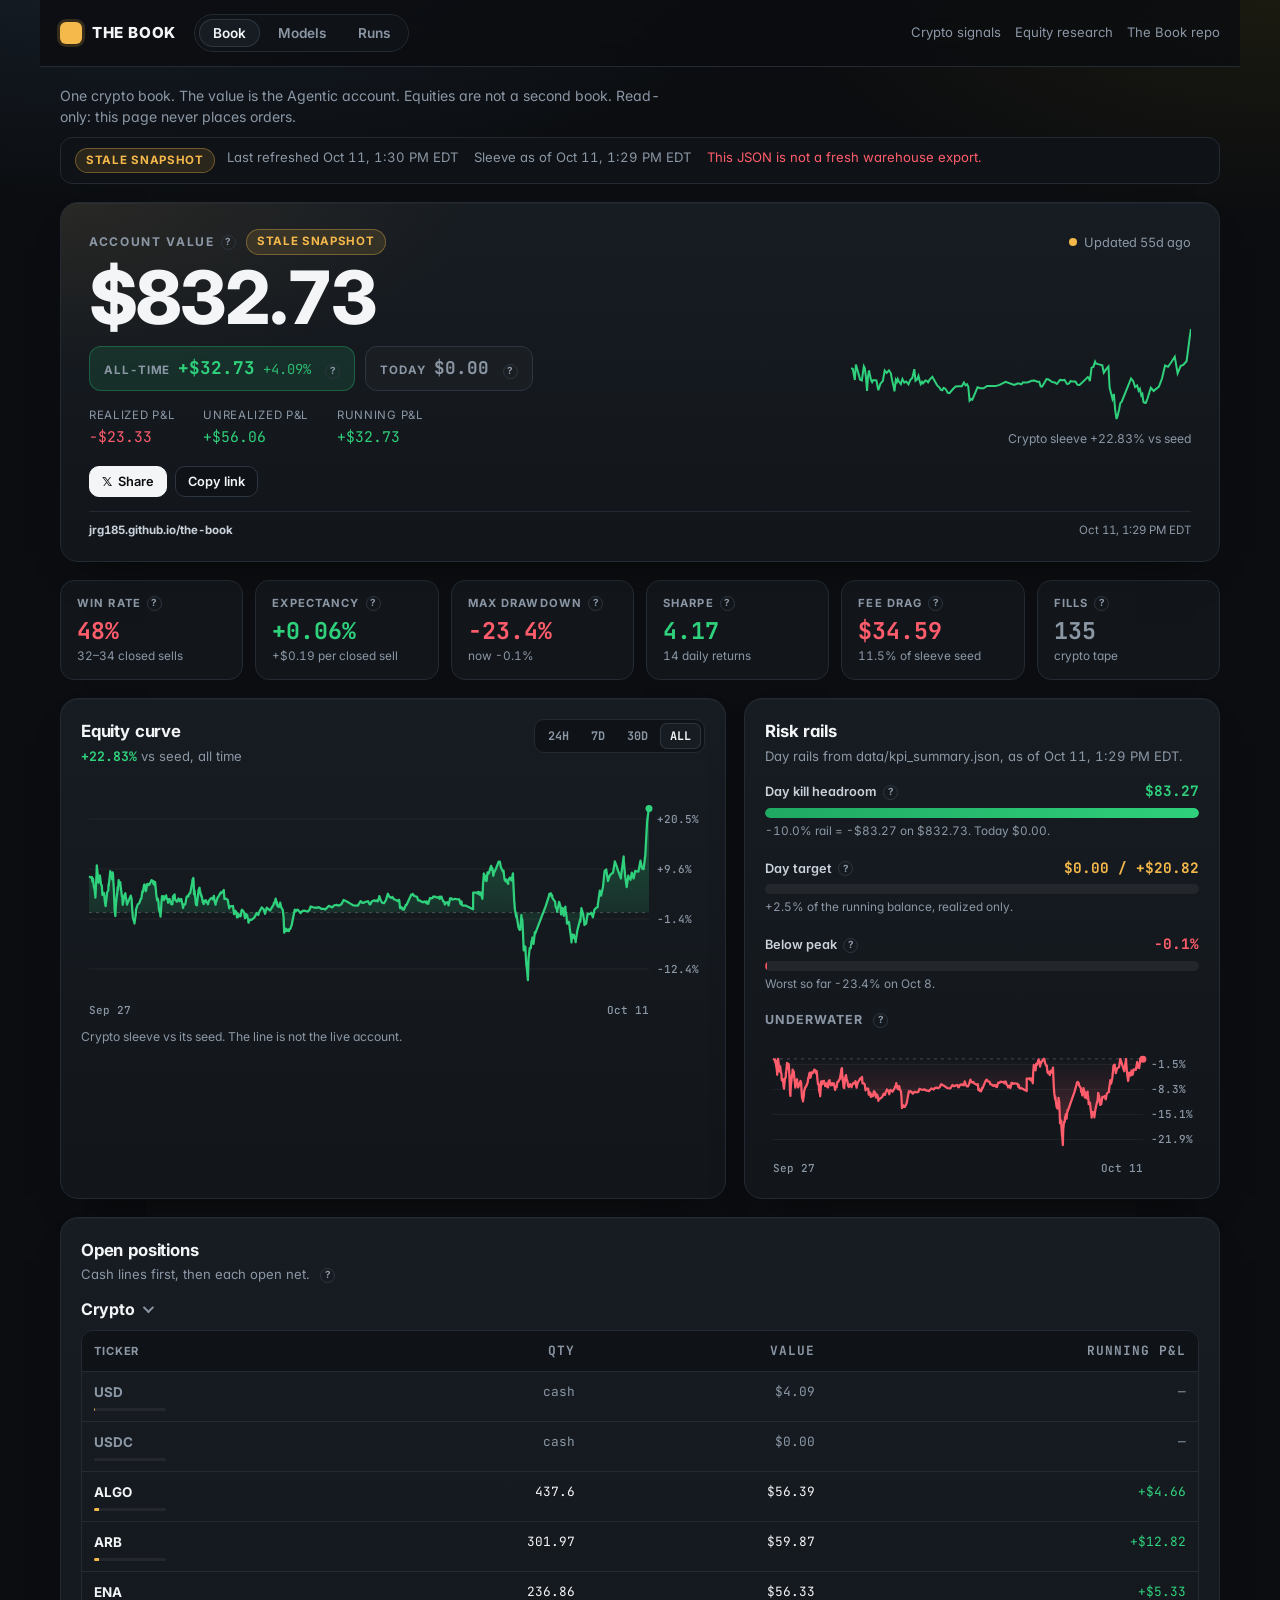
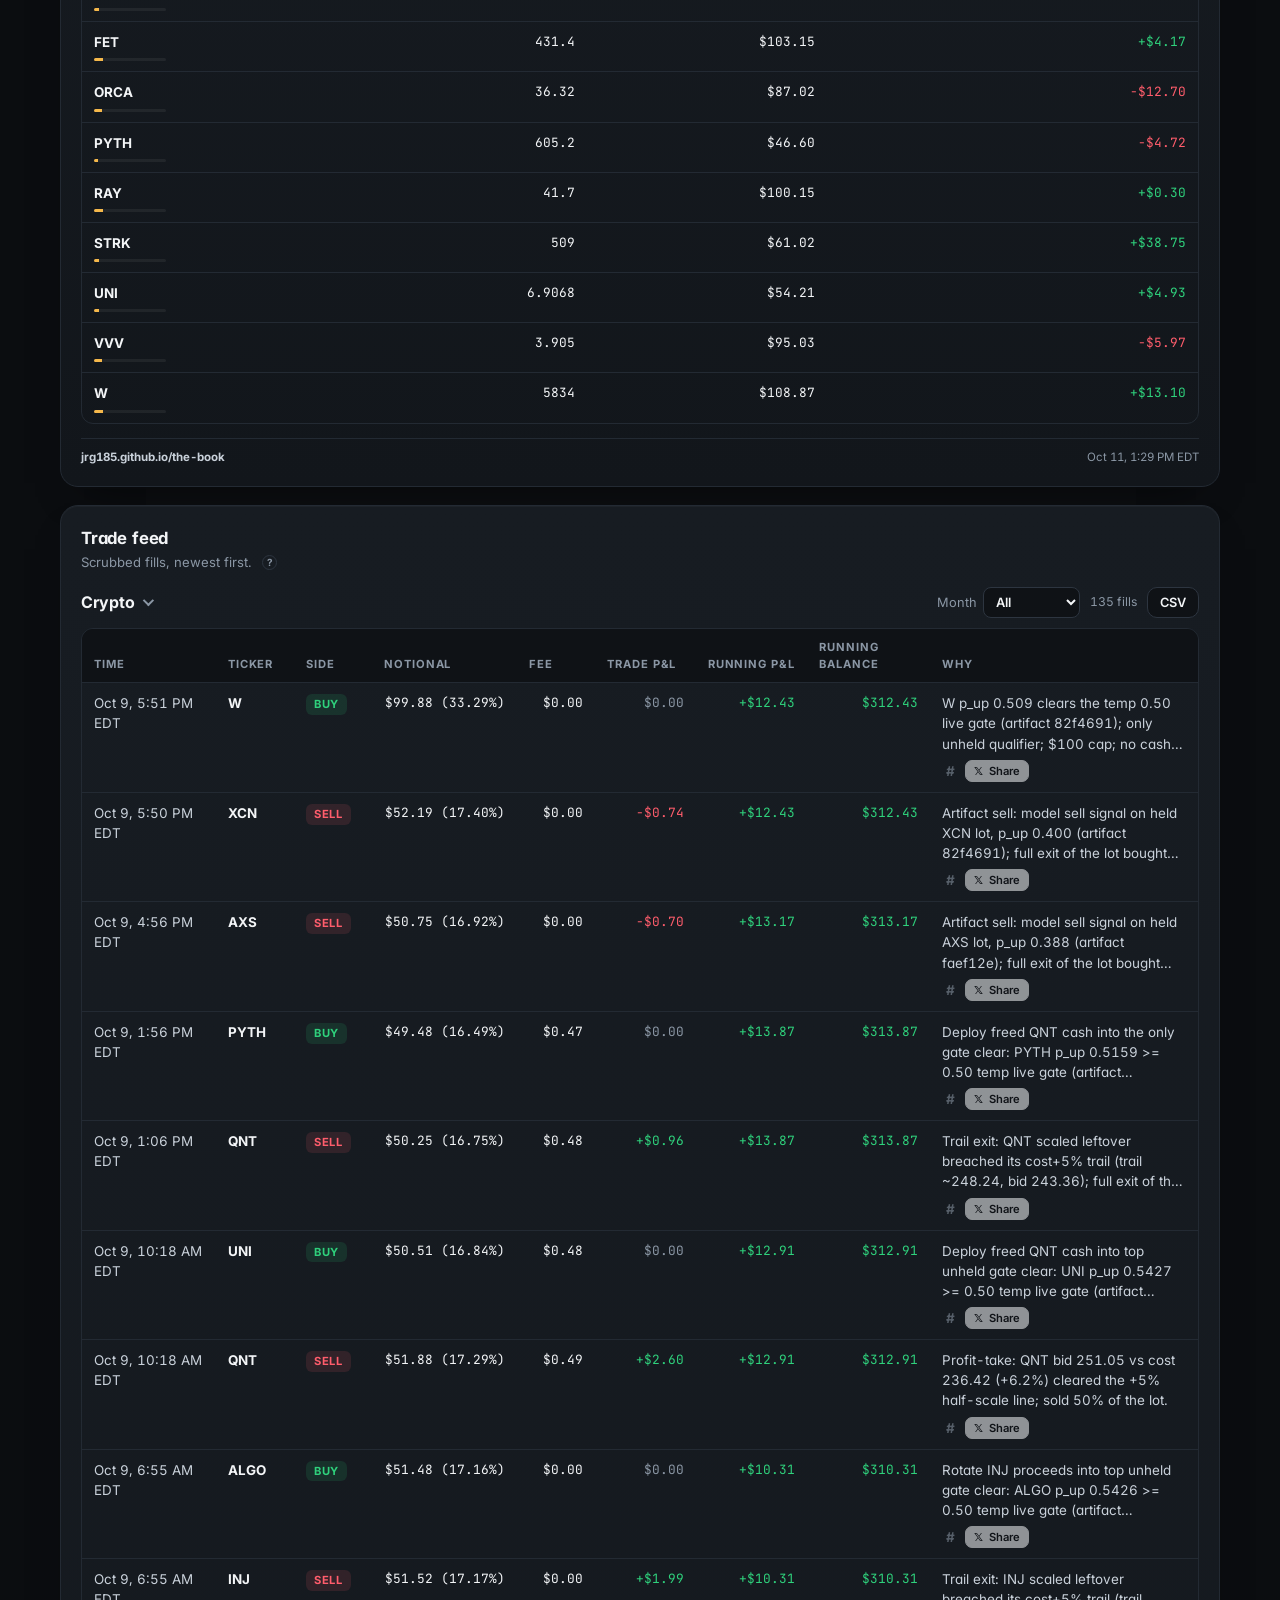
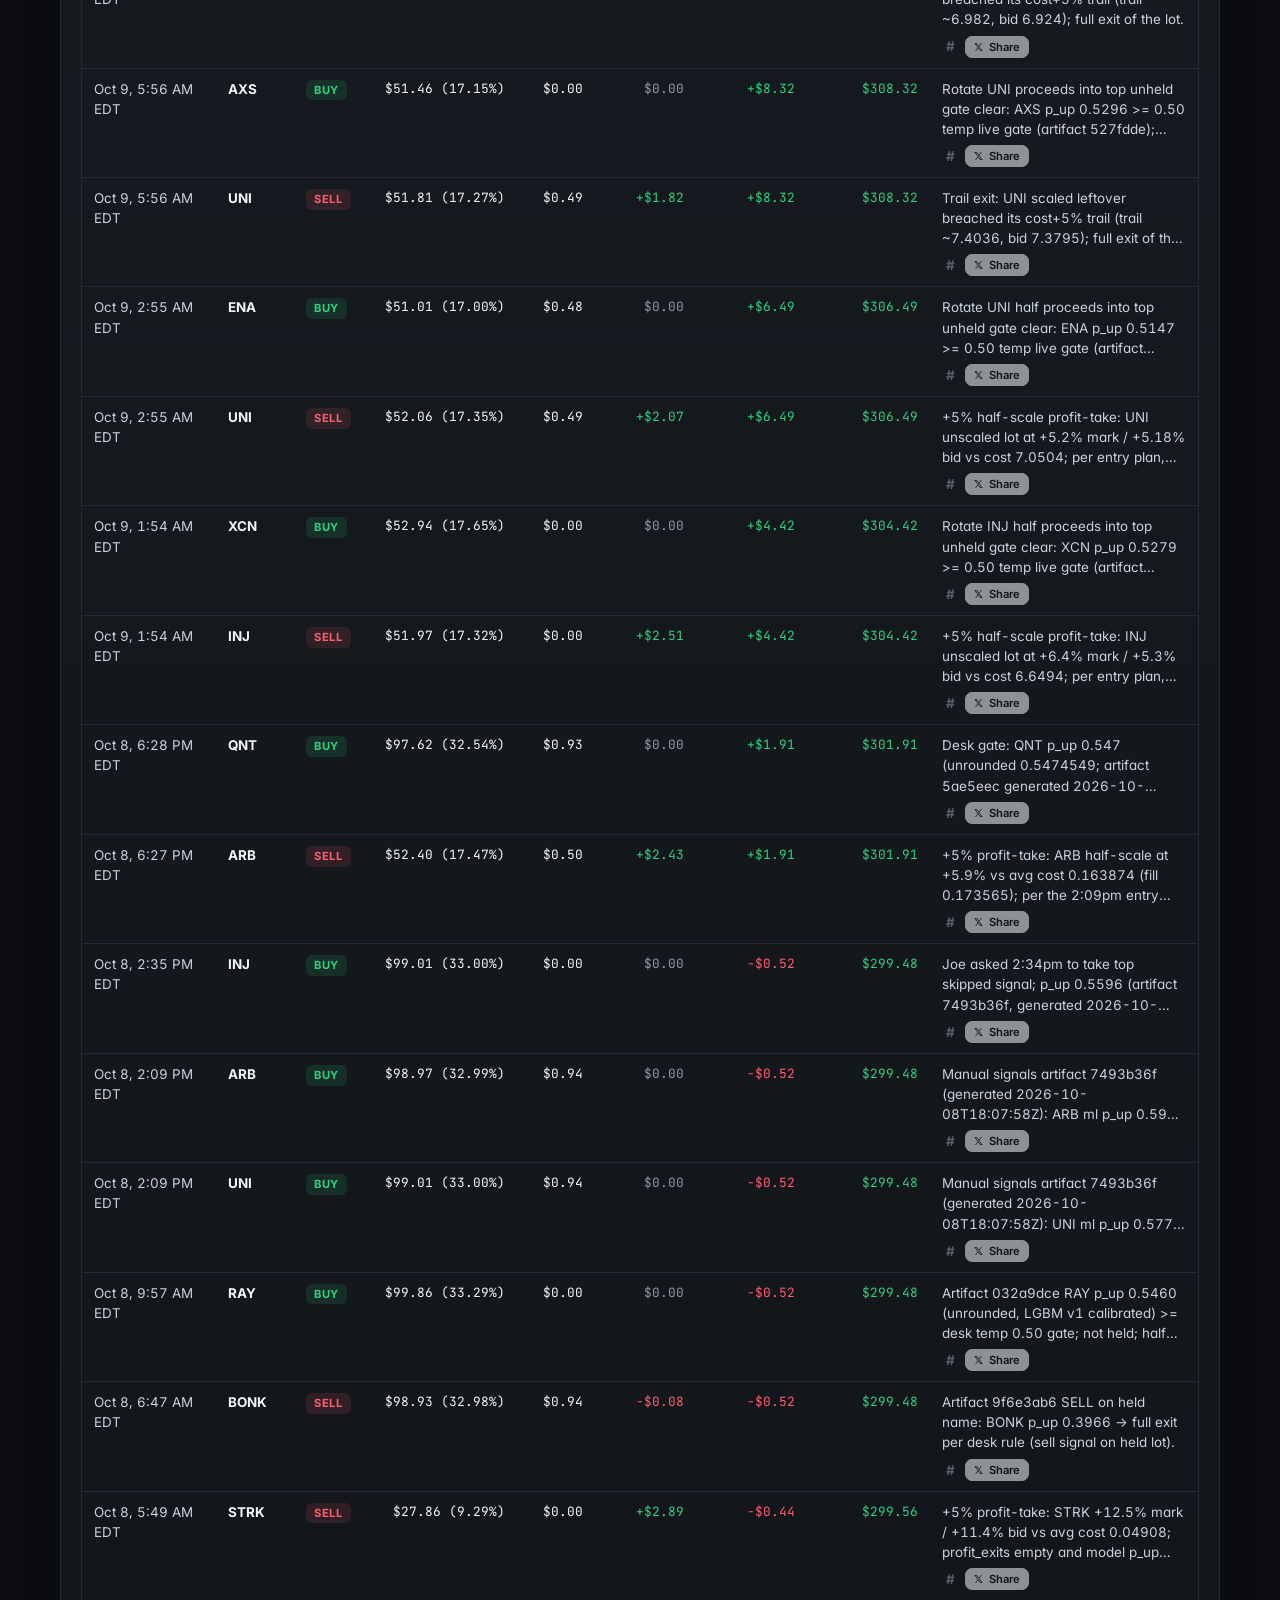
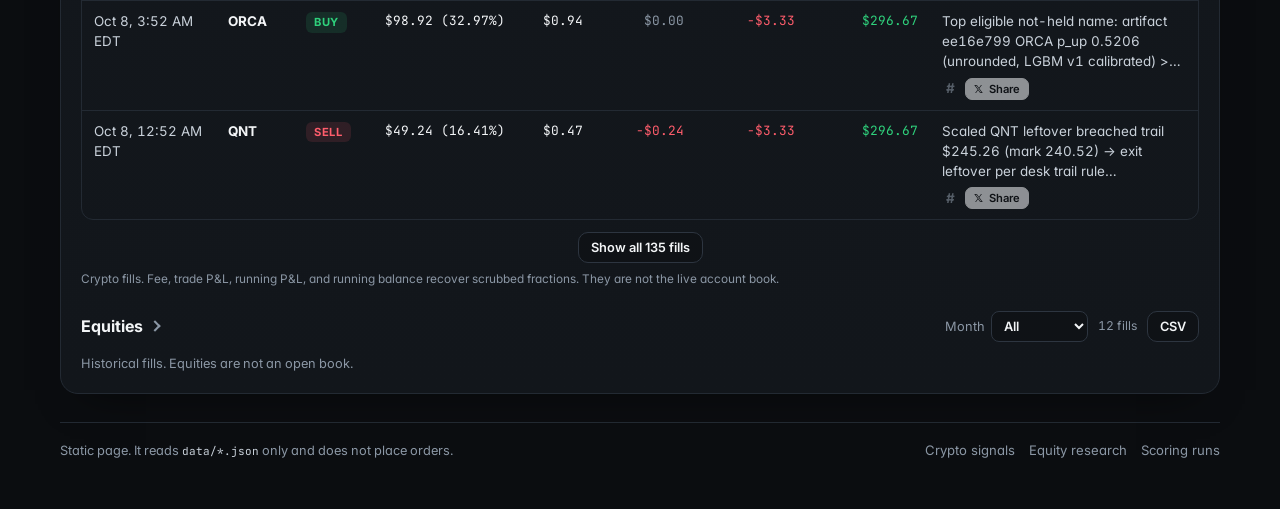
==== commit 2d486bd5: "Merge main: one restyled runs page at /runs/ Keep #55's runs/ URL and derive.js, restyle it in the b" ====
--- a/index.html
+++ b/index.html
@@ -37,7 +37,7 @@
     <nav class="tabs" aria-label="Board sections">
       <button type="button" id="tab-sleeves" aria-selected="true">Book</button>
       <button type="button" id="tab-models" aria-selected="false">Models</button>
-      <a class="tab-link" href="runs.html">Runs</a>
+      <a class="tab-link" href="runs/">Runs</a>
     </nav>
     <nav class="repo-links" aria-label="Board links">
       <a href="#model-crypto" data-tab="models">Crypto signals</a>
@@ -119,7 +119,7 @@
     <nav class="repo-links" aria-label="Footer links">
       <a href="#model-crypto" data-tab="models">Crypto signals</a>
       <a href="#model-equities" data-tab="models">Equity research</a>
-      <a href="runs.html">Runs</a>
+      <a href="runs/">Scoring runs</a>
     </nav>
   </footer>
   <div id="toast" class="toast" role="status" hidden></div>
--- a/styles.css
+++ b/styles.css
@@ -23,6 +23,10 @@
 
 * {
   box-sizing: border-box;
+}
+
+[hidden] {
+  display: none !important;
 }
 
 html {
@@ -923,6 +927,7 @@
 
 .pill {
   display: inline-block;
+  white-space: nowrap;
   padding: 2px 8px;
   border-radius: 6px;
   font-size: 0.7rem;
@@ -1329,47 +1334,220 @@
 }
 
 /* Runs page */
-.run-grid {
+.runs-hero-body {
+  margin: 14px 0 18px;
+}
+
+.hero-kicker {
+  margin: 0;
+  color: var(--dim);
+  font-size: 0.78rem;
+}
+
+.runs-hero-model {
+  margin: 2px 0 6px;
+  font-size: clamp(2rem, 6vw, 3.2rem);
+  font-weight: 800;
+  letter-spacing: -0.03em;
+  line-height: 1.05;
+  overflow-wrap: anywhere;
+}
+
+.runs-hero-meta {
+  display: flex;
+  flex-wrap: wrap;
+  align-items: center;
+  gap: 8px;
+  margin: 0;
+  color: var(--ink-2);
+  font-family: var(--mono);
+  font-size: 0.86rem;
+}
+
+.runs-hero-split {
+  margin: 6px 0 0;
+  color: var(--dim);
+  font-size: 0.86rem;
+}
+
+.runs-hero .chips {
+  margin-bottom: 0;
+}
+
+.runs-hero .stat {
+  background: rgba(255, 255, 255, 0.02);
+}
+
+.version-grid {
   display: grid;
+  grid-template-columns: repeat(auto-fit, minmax(300px, 1fr));
   gap: 14px;
 }
 
-.run-card .run-top {
-  display: flex;
-  align-items: center;
+.version-card {
+  padding: 16px;
+  border: 1px solid var(--line);
+  border-radius: 14px;
+  background: var(--bg-2);
+  min-width: 0;
+}
+
+.version-head {
+  display: flex;
+  align-items: center;
+  justify-content: space-between;
+  gap: 8px;
+}
+
+.version-name {
+  font-family: var(--mono);
+  font-size: 1rem;
+  overflow-wrap: anywhere;
+}
+
+.version-card .fine {
+  margin: 4px 0 12px;
+}
+
+.oos-chips {
+  display: flex;
   flex-wrap: wrap;
-  gap: 8px;
-}
-
-.run-card .run-when {
-  margin-left: auto;
-  color: var(--dim);
-  font-size: 0.8rem;
-}
-
-.run-stats {
+  gap: 6px;
+  margin: 0;
+  padding: 0;
+  list-style: none;
+}
+
+.ochip {
+  display: inline-flex;
+  align-items: baseline;
+  gap: 6px;
+  padding: 5px 9px;
+  border: 1px solid var(--line-2);
+  border-radius: 999px;
+  background: var(--card);
+  font-size: 0.76rem;
+}
+
+.ochip.count {
+  border-style: dashed;
+}
+
+.ochip-k {
+  color: var(--dim);
+  font-weight: 600;
+}
+
+.ochip-v {
+  font-family: var(--mono);
+  font-weight: 700;
+}
+
+.calib-grid {
+  display: grid;
+  grid-template-columns: minmax(0, 1.5fr) minmax(0, 1fr);
+  gap: 20px;
+  align-items: start;
+}
+
+.calib-grid .chips {
+  grid-template-columns: repeat(3, minmax(0, 1fr));
+  margin-bottom: 12px;
+}
+
+.calib-svg {
+  width: 100%;
+  height: auto;
+}
+
+.calib-svg .calib-bar {
+  fill: rgba(245, 184, 75, 0.75);
+}
+
+.calib-svg .calib-mean {
+  stroke: #7cc4ff;
+  stroke-width: 2.5;
+}
+
+.calib-svg .calib-ideal {
+  stroke: var(--dim);
+  stroke-dasharray: 4 4;
+}
+
+.legend {
   display: flex;
   flex-wrap: wrap;
-  gap: 18px;
+  gap: 14px;
+  margin-top: 8px;
+  color: var(--dim);
+  font-size: 0.76rem;
+}
+
+.legend span {
+  display: inline-flex;
+  align-items: center;
+  gap: 6px;
+}
+
+.swatch {
+  display: inline-block;
+  width: 14px;
+  height: 4px;
+  border-radius: 2px;
+}
+
+.swatch.calib-bar {
+  height: 10px;
+  background: rgba(245, 184, 75, 0.75);
+}
+
+.swatch.calib-mean {
+  background: #7cc4ff;
+}
+
+.swatch.calib-ideal {
+  background: repeating-linear-gradient(90deg, var(--dim) 0 4px, transparent 4px 7px);
+}
+
+.run-pick {
+  padding: 0;
+  border: 0;
+  background: none;
+  color: var(--accent);
+  font: 600 0.82rem var(--sans);
+  text-align: left;
+  cursor: pointer;
+}
+
+.run-pick:hover {
+  text-decoration: underline;
+}
+
+tr.is-selected td {
+  background: var(--accent-bg);
+}
+
+.runs-table .row-actions,
+.pred-table .row-actions {
+  display: flex;
+  gap: 6px;
+  opacity: 1;
+}
+
+.runs-table .share-x,
+.runs-table .copy-link {
+  padding: 4px 8px;
+  font-size: 0.72rem;
+}
+
+#runs .show-more,
+#predictions .show-more {
+  margin-top: 12px;
+}
+
+#runs .fine,
+#predictions .fine {
   margin-top: 10px;
-  font-family: var(--mono);
-  font-size: 0.84rem;
-}
-
-.run-filter {
-  display: flex;
-  align-items: center;
-  gap: 8px;
-  color: var(--dim);
-  font-size: 0.82rem;
-}
-
-.run-filter select {
-  padding: 6px 8px;
-  border-radius: 8px;
-  border: 1px solid var(--line-2);
-  background: var(--bg-2);
-  color: var(--ink);
 }
 
 /* Footer and toast */
@@ -1412,21 +1590,34 @@
 }
 
 /* Desktop fixed tape: Why keeps a real share of the row. */
+.runs-scroll {
+  max-height: 32rem;
+  overflow: auto;
+}
+
 @media (min-width: 800px) {
   .tape table {
     table-layout: fixed;
   }
-  .tape th:nth-child(1) { width: 13%; }
+  .tape th:nth-child(1) { width: 12%; }
   .tape th:nth-child(2) { width: 7%; }
-  .tape th:nth-child(3) { width: 6%; }
+  .tape th:nth-child(3) { width: 7%; }
   .tape th:nth-child(4) { width: 13%; }
   .tape th:nth-child(5) { width: 7%; }
   .tape th:nth-child(6) { width: 9%; }
   .tape th:nth-child(7) { width: 10%; }
   .tape th:nth-child(8) { width: 11%; }
   .tape th:nth-child(9) { width: 24%; }
+  .tape th {
+    white-space: normal;
+    vertical-align: bottom;
+  }
   .tape td {
     overflow-wrap: anywhere;
+  }
+  .tape td.side,
+  .tape td.num {
+    overflow-wrap: normal;
   }
 }
 
@@ -1579,6 +1770,80 @@
   table.cards-on-mobile .row-actions {
     opacity: 1;
   }
+  #positions table.cards-on-mobile tr {
+    padding: 10px 14px;
+    margin-bottom: 8px;
+  }
+  #positions table.cards-on-mobile td:nth-child(even) {
+    text-align: right;
+  }
+  #positions table.cards-on-mobile td:nth-child(2) {
+    grid-column: 2;
+    grid-row: 1;
+  }
+  #positions table.cards-on-mobile td:nth-child(3) {
+    grid-column: 1;
+    grid-row: 2;
+  }
+  #positions table.cards-on-mobile td:nth-child(3),
+  #positions table.cards-on-mobile td:nth-child(4) {
+    font-size: 0.84rem;
+  }
+  .calib-grid {
+    grid-template-columns: minmax(0, 1fr);
+  }
+  .runs-hero .chips {
+    grid-template-columns: repeat(2, minmax(0, 1fr));
+  }
+  .version-grid {
+    grid-template-columns: minmax(0, 1fr);
+  }
+  table.runs-table tr {
+    grid-template-columns: 1fr 1fr 1fr;
+  }
+  table.runs-table td.time,
+  table.runs-table td.ticker {
+    grid-column: 1 / -1;
+  }
+  table.runs-table td.time::before {
+    display: none;
+  }
+  table.runs-table td.ticker::before {
+    display: none;
+  }
+  table.runs-table td.ticker {
+    font-family: var(--mono);
+    font-size: 0.95rem;
+  }
+  table.runs-table td.flags::before,
+  table.runs-table td.row-actions::before {
+    display: none;
+  }
+  table.runs-table td.flags {
+    align-self: end;
+  }
+  table.runs-table td.row-actions {
+    grid-column: 1 / -1;
+    padding-top: 8px;
+    border-top: 1px solid var(--line);
+  }
+  table.pred-table tr {
+    grid-template-columns: 1fr 1fr 1fr;
+  }
+  table.pred-table td.ticker {
+    grid-column: 1 / 3;
+  }
+  table.pred-table td.side {
+    grid-column: 3;
+    grid-row: 1;
+    text-align: right;
+  }
+  table.calib-table tr {
+    grid-template-columns: 1.4fr 1fr 1fr 1fr;
+  }
+  table.calib-table td.ticker::before {
+    display: block;
+  }
   table.cards-on-mobile tr.empty-row {
     display: block;
   }
